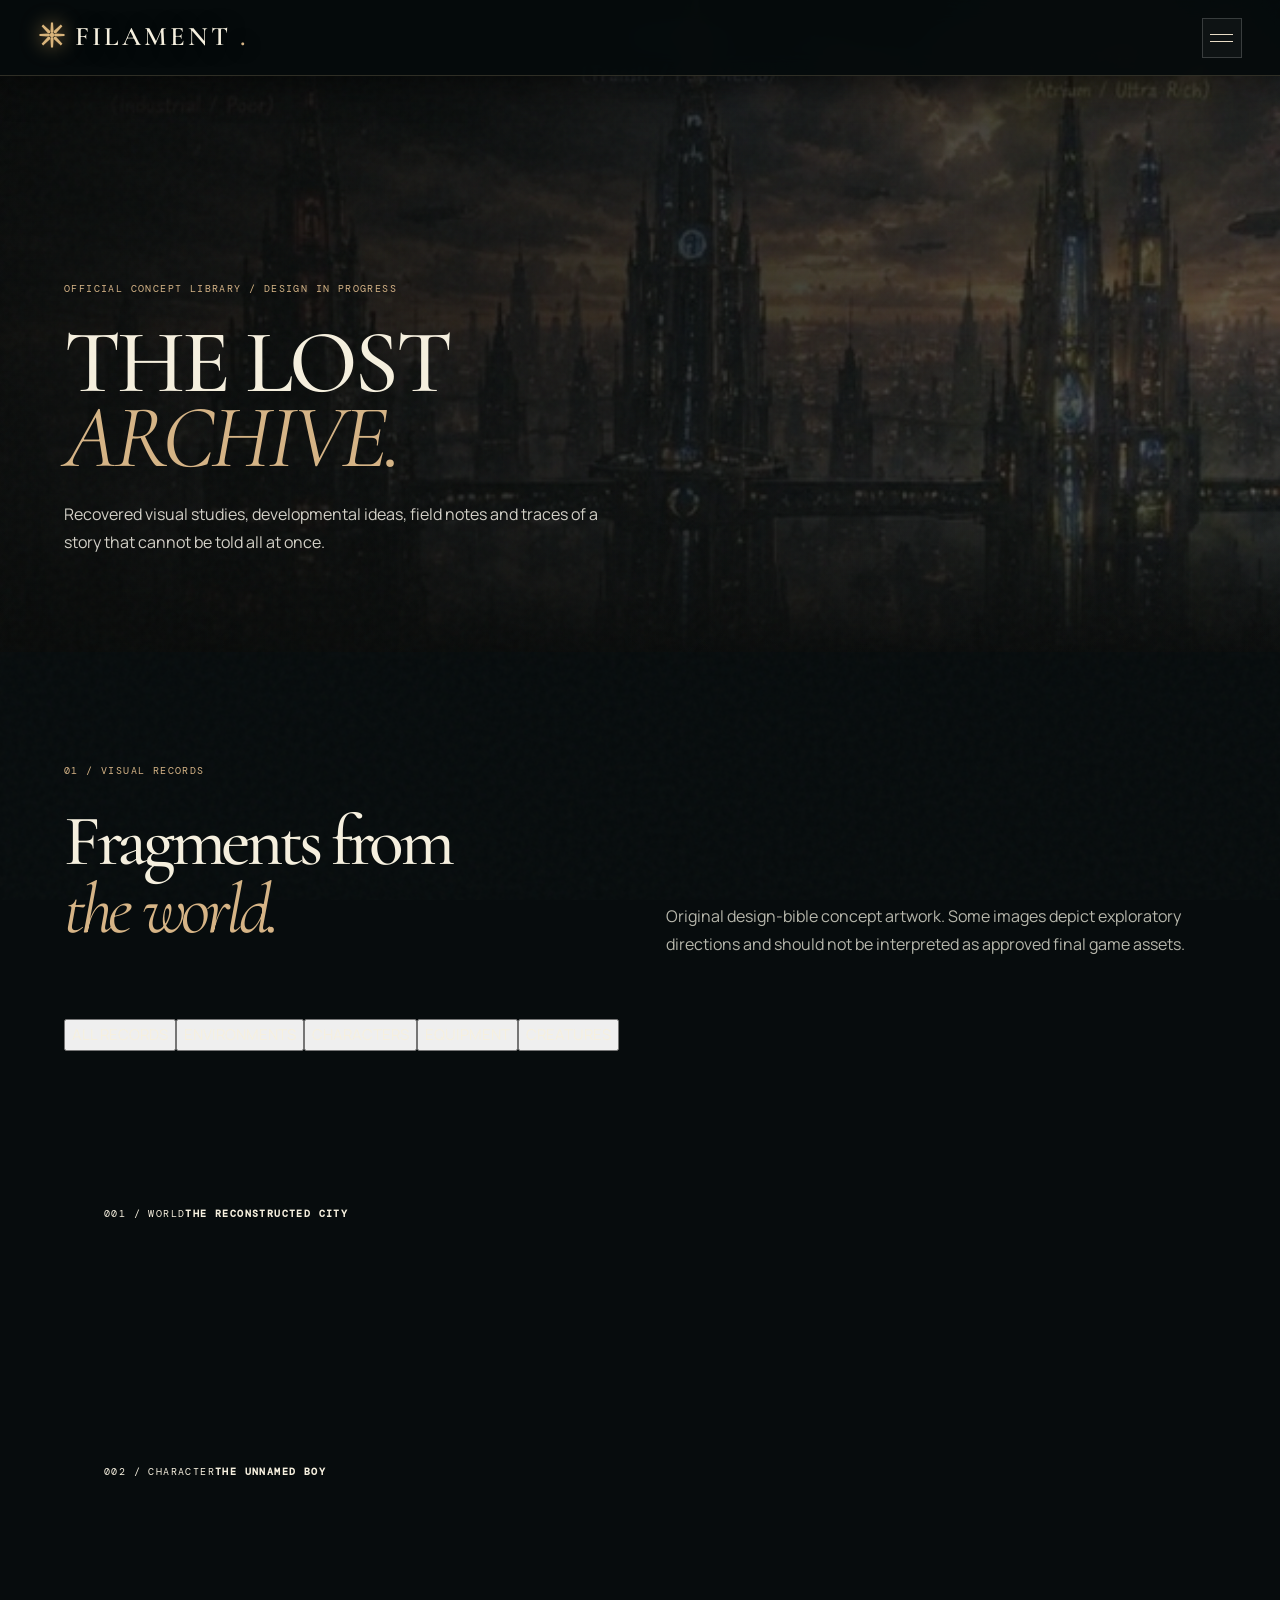
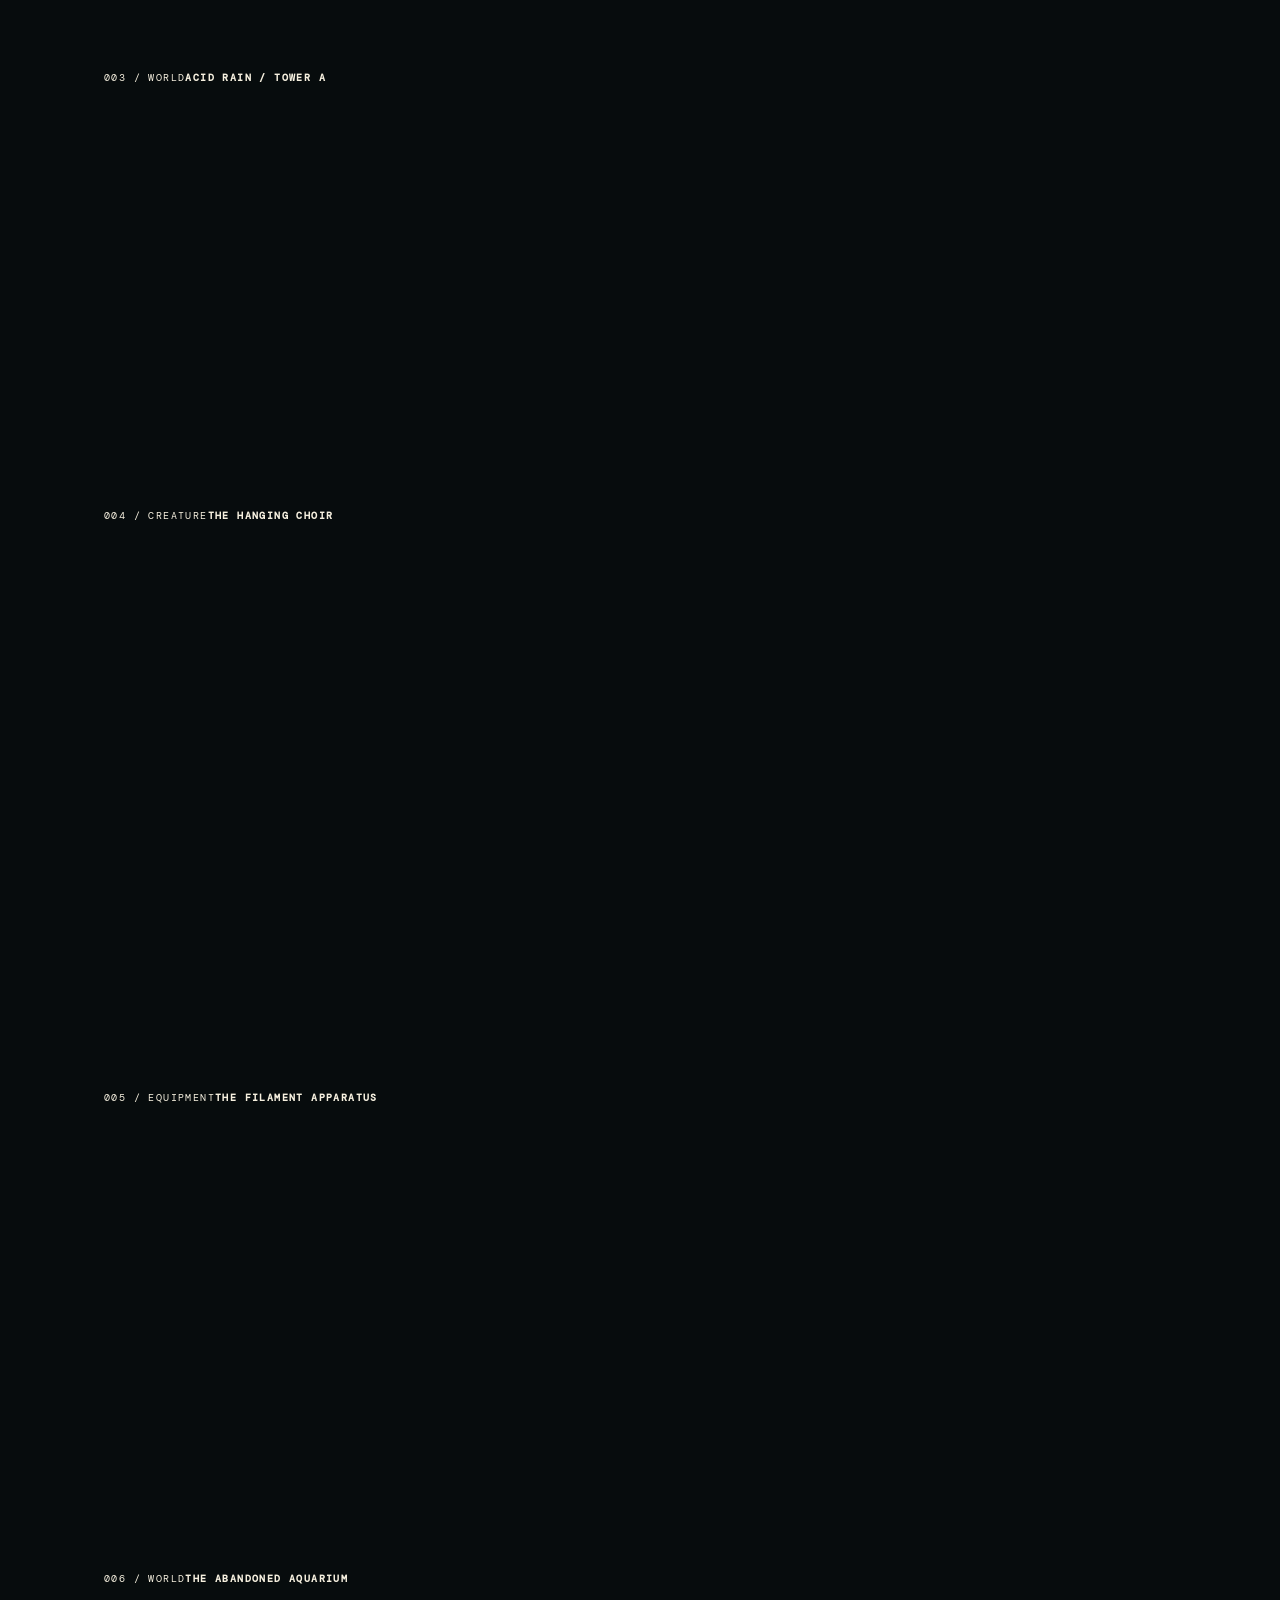
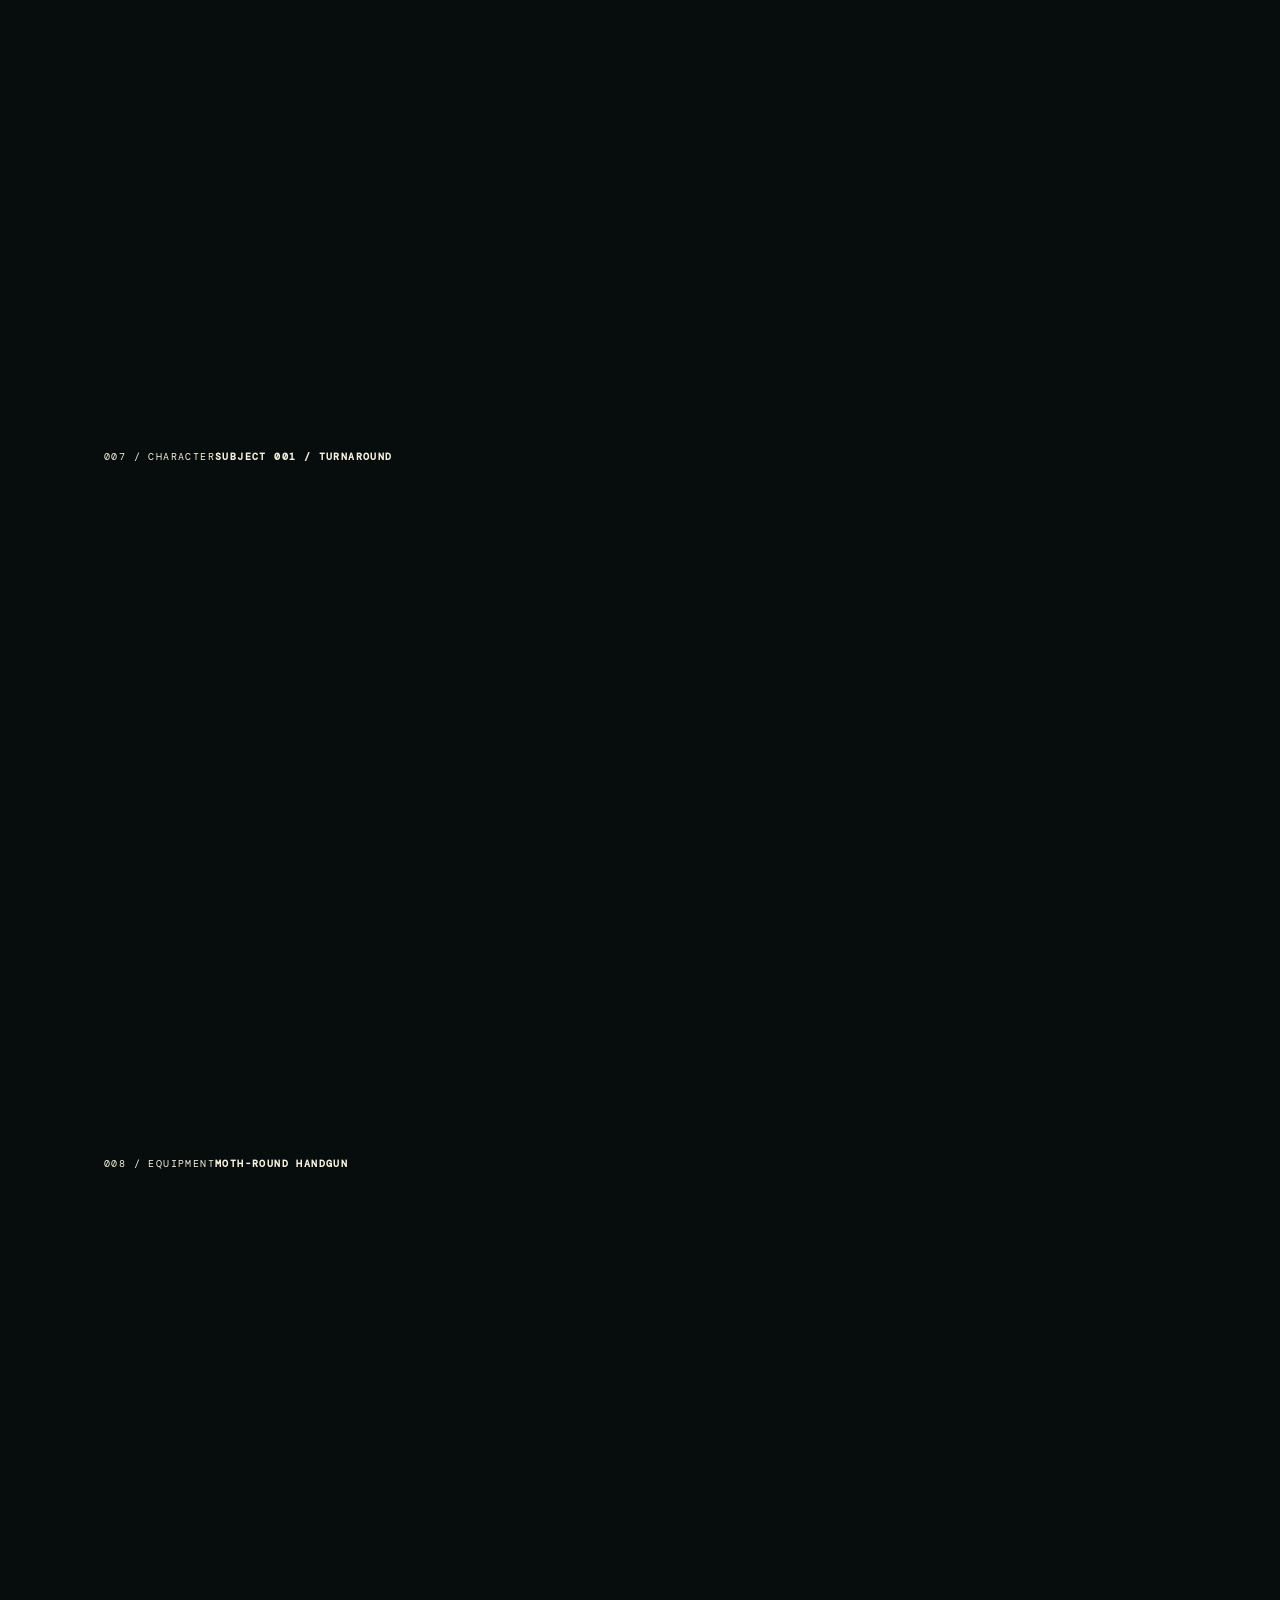
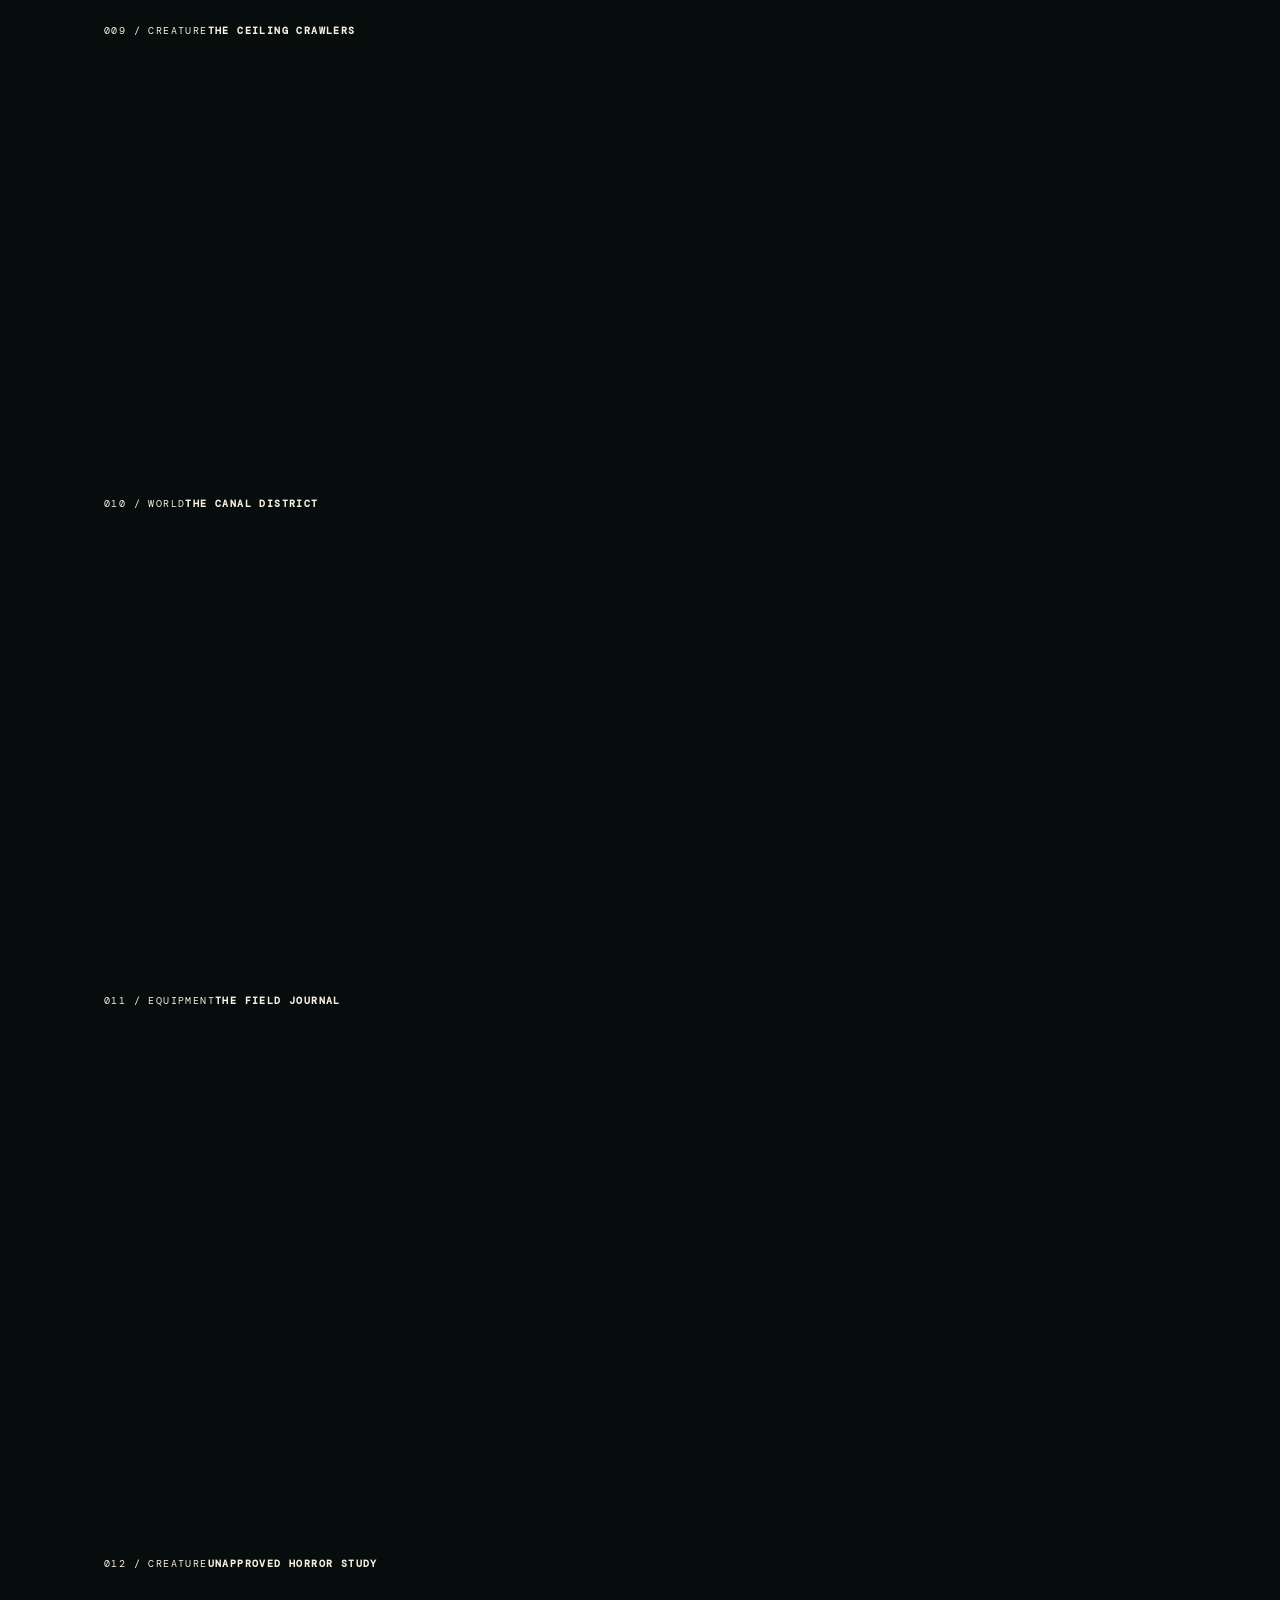
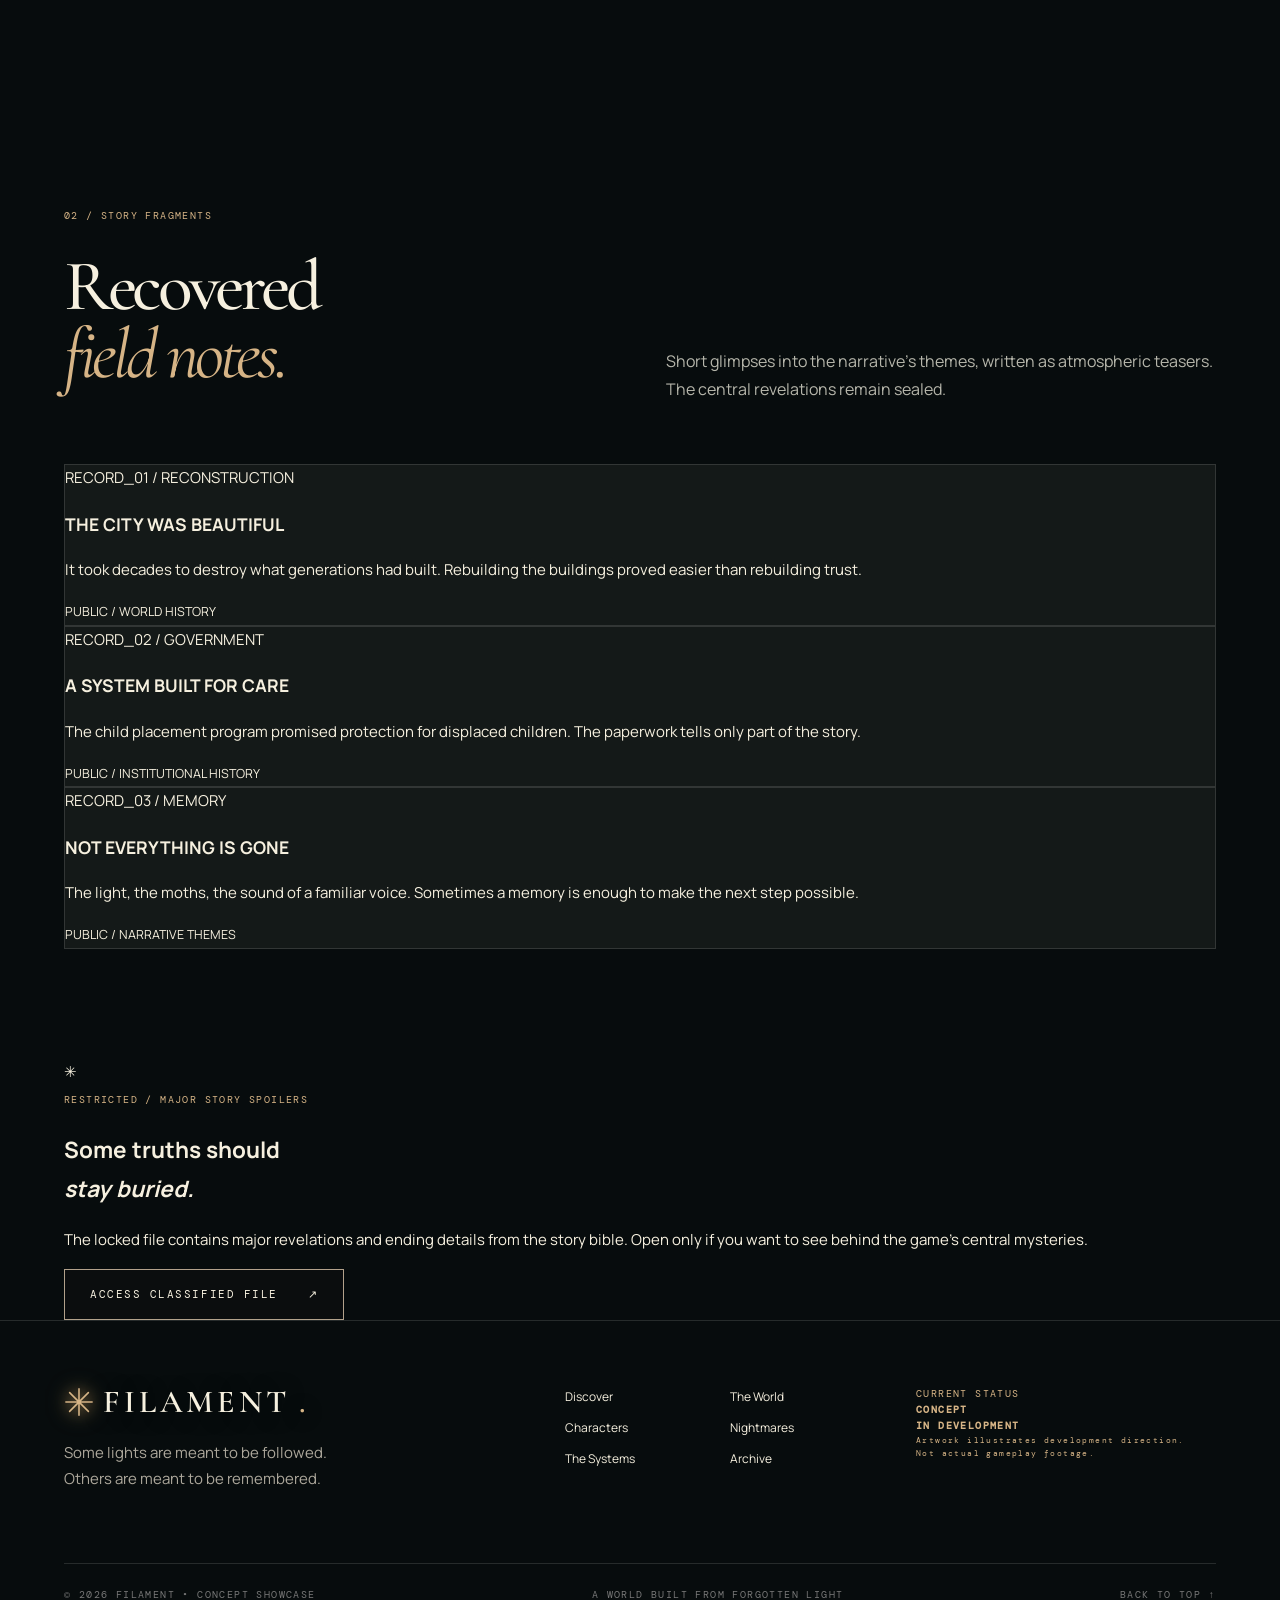
==== archive.html @ 3f926e10 "Repair mobile moth selector, character cards and footer; replace emoji-prone decorative glyphs with " ====
<!doctype html>
<html lang="en"><head><meta charset="utf-8"/><meta name="viewport" content="width=device-width,initial-scale=1"/>
<meta name="theme-color" content="#0b0e0e"/><meta name="description" content="Browse FILAMENT concept art, recovered story notes, visual exploration, and optional spoiler-protected game narrative material."/>
<meta property="og:title" content="The Archive | FILAMENT"/><meta property="og:description" content="Explore the atmospheric world, characters and survival systems of FILAMENT, a psychological horror game concept."/>
<title>The Archive | FILAMENT</title><link rel="icon" href="assets/favicon.svg" type="image/svg+xml"/>
<link rel="preconnect" href="https://fonts.googleapis.com"/><link rel="preconnect" href="https://fonts.gstatic.com" crossorigin/>
<link href="https://fonts.googleapis.com/css2?family=Cormorant+Garamond:wght@400;500;600;700&family=DM+Mono:wght@400;500&family=Manrope:wght@400;500;600;700;800&display=swap" rel="stylesheet"/>
<link rel="stylesheet" href="style.css"/>
<script src="script.js" defer></script><link rel="stylesheet" href="filament-immersive.css?v=4.1"/><link rel="stylesheet" href="filament-directors-cut.css?v=6"/><script src="filament-directors-cut.js?v=6" defer></script><link rel="stylesheet" href="filament-unified.css?v=7"><script src="filament-light.js?v=7" defer></script><link rel="stylesheet" href="filament-mobile-polish.css?v=9"></head>
<body class="page-archive"><div class="noise" aria-hidden="true"></div><div class="scroll-meter" id="scroll-meter"></div>
<header class="site-header"><a class="wordmark" href="index.html" aria-label="FILAMENT home"><span class="brand-mark" aria-hidden="true"><svg class="filament-logo-symbol" xmlns="http://www.w3.org/2000/svg" viewBox="0 0 32 32" width="28" height="28" focusable="false" aria-hidden="true"><g fill="#d9b47b"><path d="M14.8 1.7h2.4l.6 10.4-1.8 2.4-1.8-2.4zM14.8 30.3h2.4l.6-10.4-1.8-2.4-1.8 2.4zM1.7 14.8v2.4l10.4.6 2.4-1.8-2.4-1.8zM30.3 14.8v2.4l-10.4.6-2.4-1.8 2.4-1.8zM5.9 4.1 4.1 5.9l7 7.8 3 .4-.4-3zM26.1 27.9l1.8-1.8-7-7.8-3-.4.4 3zM26.1 4.1l1.8 1.8-7 7.8-3 .4.4-3zM5.9 27.9l-1.8-1.8 7-7.8 3-.4-.4 3z"/><circle cx="16" cy="16" r="2.5"/></g></svg></span> FILAMENT<span class="wordmark-dot">.</span></a>
<nav class="desktop-nav" aria-label="Main navigation"><a class="nav-link " href="index.html">Discover</a><a class="nav-link " href="world.html">The World</a><a class="nav-link " href="characters.html">Characters</a><a class="nav-link " href="creatures.html">Nightmares</a><a class="nav-link " href="systems.html">The Systems</a><a class="nav-link active" href="archive.html">Archive</a></nav><div class="header-actions"><span class="header-state"><i></i> IN DEVELOPMENT</span><button class="menu-trigger" id="menu-trigger" type="button" aria-label="Open navigation" aria-expanded="false"><span></span><span></span></button></div></header>
<nav class="mobile-nav" id="mobile-nav" aria-label="Mobile navigation"><a class="nav-link " href="index.html">Discover</a><a class="nav-link " href="world.html">The World</a><a class="nav-link " href="characters.html">Characters</a><a class="nav-link " href="creatures.html">Nightmares</a><a class="nav-link " href="systems.html">The Systems</a><a class="nav-link active" href="archive.html">Archive</a></nav>
<main id="main"><section class="inner-hero archive-hero"><div class="inner-hero-bg" style="background-image:url('assets/world-towerline.webp')"></div><div class="inner-hero-shade"></div><div class="container inner-hero-content"><span class="eyebrow gold">OFFICIAL CONCEPT LIBRARY / DESIGN IN PROGRESS</span><h1>THE LOST<br/><em>ARCHIVE.</em></h1><p>Recovered visual studies, developmental ideas, field notes and traces of a story that cannot be told all at once.</p></div></section>
<section class="section container"><div class="section-header reveal"><div><div class="section-kicker">01 / VISUAL RECORDS</div><h2 class="display-heading">Fragments from<br/><em>the world.</em></h2></div><p>Original design-bible concept artwork. Some images depict exploratory directions and should not be interpreted as approved final game assets.</p></div><div class="archive-controls reveal"><button class="filter-btn active" data-filter="all">ALL RECORDS</button><button class="filter-btn" data-filter="world">ENVIRONMENTS</button><button class="filter-btn" data-filter="characters">CHARACTERS</button><button class="filter-btn" data-filter="systems">EQUIPMENT</button><button class="filter-btn" data-filter="creatures">CREATURES</button></div><div class="archive-grid" id="archive-grid">
<figure class="archive-item reveal" data-category="world"><img src="assets/world-city.webp" alt="Postwar city panorama" loading="lazy" data-zoom="Postwar metropolis / city concept"/><figcaption><span>001 / WORLD</span><strong>THE RECONSTRUCTED CITY</strong></figcaption></figure>
<figure class="archive-item reveal" data-category="characters"><img src="assets/char-portrait.webp" alt="Main character concept portrait" loading="lazy" data-zoom="Main protagonist / character study"/><figcaption><span>002 / CHARACTER</span><strong>THE UNNAMED BOY</strong></figcaption></figure>
<figure class="archive-item reveal" data-category="world"><img src="assets/world-furnace.webp" alt="Tower A concept" loading="lazy" data-zoom="Tower A / industrial district"/><figcaption><span>003 / WORLD</span><strong>ACID RAIN / TOWER A</strong></figcaption></figure>
<figure class="archive-item reveal" data-category="creatures"><img src="assets/creature-choir.webp" alt="Hanging Choir concept" loading="lazy" data-zoom="The Hanging Choir / approved enemy family"/><figcaption><span>004 / CREATURE</span><strong>THE HANGING CHOIR</strong></figcaption></figure>
<figure class="archive-item reveal" data-category="systems"><img src="assets/gear-filament.webp" alt="Light apparatus equipment concepts" loading="lazy" data-zoom="Hand implant, bulb and crank / equipment study"/><figcaption><span>005 / EQUIPMENT</span><strong>THE FILAMENT APPARATUS</strong></figcaption></figure>
<figure class="archive-item reveal" data-category="world"><img src="assets/world-aquarium.webp" alt="Abandoned aquarium concept" loading="lazy" data-zoom="Abandoned aquarium / environmental concept"/><figcaption><span>006 / WORLD</span><strong>THE ABANDONED AQUARIUM</strong></figcaption></figure>
<figure class="archive-item reveal" data-category="characters"><img src="assets/char-turnaround.webp" alt="Character turnaround concept" loading="lazy" data-zoom="Protagonist / 3D-style turnaround concept"/><figcaption><span>007 / CHARACTER</span><strong>SUBJECT 001 / TURNAROUND</strong></figcaption></figure>
<figure class="archive-item reveal" data-category="systems"><img src="assets/gun-pistol.webp" alt="Concept handgun" loading="lazy" data-zoom="Handgun concept / provisional weapon design"/><figcaption><span>008 / EQUIPMENT</span><strong>MOTH-ROUND HANDGUN</strong></figcaption></figure>
<figure class="archive-item reveal" data-category="creatures"><img src="assets/creature-tailor.webp" alt="Ceiling Crawler enemies concept" loading="lazy" data-zoom="The Tailors / ceiling crawler concept"/><figcaption><span>009 / CREATURE</span><strong>THE CEILING CRAWLERS</strong></figcaption></figure>
<figure class="archive-item reveal" data-category="world"><img src="assets/world-canals.webp" alt="Canal region concept" loading="lazy" data-zoom="Canal district / atmospheric concept"/><figcaption><span>010 / WORLD</span><strong>THE CANAL DISTRICT</strong></figcaption></figure>
<figure class="archive-item reveal" data-category="systems"><img src="assets/gear-journal.webp" alt="Journal inventory concept" loading="lazy" data-zoom="Journal / diegetic inventory concept"/><figcaption><span>011 / EQUIPMENT</span><strong>THE FIELD JOURNAL</strong></figcaption></figure>
<figure class="archive-item reveal" data-category="creatures"><img src="assets/creature-spectral.webp" alt="Experimental creature artwork" loading="lazy" data-zoom="Exploratory enemy concept / not canon"/><figcaption><span>012 / CREATURE</span><strong>UNAPPROVED HORROR STUDY</strong></figcaption></figure>
</div></section>
<section class="section recovered-section"><div class="container"><div class="section-header reveal"><div><div class="section-kicker">02 / STORY FRAGMENTS</div><h2 class="display-heading">Recovered<br/><em>field notes.</em></h2></div><p>Short glimpses into the narrative's themes, written as atmospheric teasers. The central revelations remain sealed.</p></div><div class="log-grid"><article class="log-card reveal"><span>RECORD_01 / RECONSTRUCTION</span><h3>THE CITY WAS BEAUTIFUL</h3><p>It took decades to destroy what generations had built. Rebuilding the buildings proved easier than rebuilding trust.</p><small>PUBLIC / WORLD HISTORY</small></article><article class="log-card reveal"><span>RECORD_02 / GOVERNMENT</span><h3>A SYSTEM BUILT FOR CARE</h3><p>The child placement program promised protection for displaced children. The paperwork tells only part of the story.</p><small>PUBLIC / INSTITUTIONAL HISTORY</small></article><article class="log-card reveal"><span>RECORD_03 / MEMORY</span><h3>NOT EVERYTHING IS GONE</h3><p>The light, the moths, the sound of a familiar voice. Sometimes a memory is enough to make the next step possible.</p><small>PUBLIC / NARRATIVE THEMES</small></article></div></div></section>
<section class="classified-section"><div class="container classified-inner reveal"><div class="seal">✳</div><div><span class="eyebrow gold">RESTRICTED / MAJOR STORY SPOILERS</span><h2>Some truths should<br/><em>stay buried.</em></h2><p>The locked file contains major revelations and ending details from the story bible. Open only if you want to see behind the game's central mysteries.</p></div><a class="btn btn-outline" href="classified.html" id="open-classified">ACCESS CLASSIFIED FILE <span>↗</span></a></div></section></main>
<footer class="footer"><div class="footer-top"><div><a class="wordmark footer-wordmark" href="index.html"><span class="brand-mark" aria-hidden="true"><svg xmlns="http://www.w3.org/2000/svg" viewBox="0 0 32 32" aria-hidden="true" focusable="false"><g stroke="currentColor" fill="none" stroke-width="1.7" stroke-linecap="round"><path d="M16 2v28M2 16h28M6 6l20 20M26 6 6 26"/></g><circle cx="16" cy="16" r="2.1" fill="currentColor"/></svg></span> FILAMENT<span class="wordmark-dot">.</span></a><p>Some lights are meant to be followed.<br/>Others are meant to be remembered.</p></div><div class="footer-links"><a href="index.html">Discover</a><a href="world.html">The World</a><a href="characters.html">Characters</a><a href="creatures.html">Nightmares</a><a href="systems.html">The Systems</a><a href="archive.html">Archive</a></div><div class="footer-stamp"><span class="eyebrow">CURRENT STATUS</span><strong>CONCEPT<br/>IN DEVELOPMENT</strong><small>Artwork illustrates development direction.<br/>Not actual gameplay footage.</small></div></div><div class="footer-bottom"><span>© 2026 FILAMENT • CONCEPT SHOWCASE</span><span>A WORLD BUILT FROM FORGOTTEN LIGHT</span><a href="#main">BACK TO TOP ↑</a></div></footer>
<div class="lightbox" id="lightbox" hidden role="dialog" aria-modal="true" aria-label="Concept artwork viewer"><button class="lightbox-close" data-lightbox-close aria-label="Close artwork">×</button><img id="lightbox-image" alt="Selected FILAMENT concept art"/><div id="lightbox-caption"></div></div>
</body></html>
---- style.css ----
:root{--bg:#0b0d0d;--panel:#161a19;--ink:#ebe9df;--muted:#ada89c;--gold:#d9b47b;--line:#ffffff20}*{box-sizing:border-box}html{scroll-behavior:smooth}body{margin:0;background:var(--bg);color:var(--ink);font:15px/1.75 Manrope,Arial,sans-serif}a{color:inherit;text-decoration:none}button,input{font:inherit}button{cursor:pointer;color:inherit}img{display:block;max-width:100%;object-fit:cover}main{overflow:hidden}.container{width:min(1240px,90%);margin:auto}.site-header{height:84px;position:sticky;top:0;z-index:60;background:#0c0e0de8;backdrop-filter:blur(22px);border-bottom:1px solid var(--line);display:flex;align-items:center;justify-content:space-between;padding:0 5%}.wordmark{font:600 29px/1 'Cormorant Garamond',Georgia,serif;letter-spacing:.12em}.brand-mark,.wordmark-dot,.gold,.period{color:var(--gold)}.desktop-nav,.header-actions,.hero-ctas,.hero-bottom,.hero-topline,.section-header,.design-tags,.hero-specs,.hero-coordinate,.tower-selector,.footer-bottom{display:flex;align-items:center;gap:25px}.nav-link{color:#b4b2a9;font-size:11px;letter-spacing:.08em;text-transform:uppercase}.nav-link:hover,.nav-link.active,.text-link:hover{color:var(--gold)}.header-state,.eyebrow,.section-kicker,.section-index,.design-tags,.hero-specs,.hero-coordinate,.scroll-cue,.section-index,.btn,.text-link,.design-note,.tile-n,.tile-label small,.tile-label span,.vertical-label,.encounter-art-note,.character-facts small,.tower-tab,.tower-metrics small,.tower-disclaimer,figcaption,.footer-stamp,.footer-bottom{font-family:'DM Mono',monospace;font-size:10px;letter-spacing:.14em}.header-state{color:#b4ae9f}.header-state i,.pulse-dot{display:inline-block;width:6px;height:6px;background:var(--gold);border-radius:50%;margin-right:7px;box-shadow:0 0 15px var(--gold)}.menu-trigger{display:none;background:none;border:0}.mobile-nav{display:none}.section{padding:110px 0}.hero-main{min-height:calc(100vh - 84px);position:relative;display:flex;align-items:center;background:radial-gradient(ellipse at 75% 37%,#68574455,transparent 51%),linear-gradient(120deg,#080a0a 5%,#172022 100%)}.hero-scene,.inner-hero-bg{position:absolute;inset:0;background-size:cover;background-position:center;opacity:.5}.hero-scene{background-image:linear-gradient(90deg,#0b0d0d 2%,transparent 95%),url('https://images.unsplash.com/photo-1519608487953-e999c86e7455?auto=format&fit=crop&w=1800&q=80')}.hero-vignette,.inner-hero-shade{position:absolute;inset:0;background:linear-gradient(90deg,#090b0af0 0%,#090b0a99 54%,#090b0a55 100%),linear-gradient(0deg,#0b0d0d,transparent 25%)}.hero-content{position:relative;z-index:2;padding:70px 0}.hero-topline{justify-content:space-between;color:#d7ccba}.hero-title-box{max-width:820px;margin:11vh 0}.hero-main h1,.inner-hero h1{font-family:'Cormorant Garamond',Georgia,serif;line-height:.84;font-weight:500;font-size:clamp(62px,8vw,132px);letter-spacing:-.04em;margin:22px 0 28px}.hero-main h1 em,.inner-hero h1 em,.display-heading em{color:var(--gold);font-weight:400}.hero-desc,.inner-hero-content>p{max-width:540px;color:#d3d0c7;font-size:16px}.btn{display:inline-flex;justify-content:center;align-items:center;gap:30px;padding:15px 25px;border:1px solid #b2a18b;text-transform:uppercase;font-size:11px;white-space:nowrap;transition:.3s}.btn:hover{transform:translateY(-3px)}.btn-gold{background:var(--gold);color:#101211;border-color:var(--gold);font-weight:800}.btn-outline{background:#1117}.hero-bottom{justify-content:space-between;flex-wrap:wrap}.bulb-toggle{background:#1f241eae;border:1px solid #d9b47b55;border-radius:40px;padding:9px 18px;font-family:'DM Mono',monospace;font-size:11px;display:flex;align-items:center;gap:10px}.bulb-toggle-icon{color:var(--gold)}.light-off .hero-glow{display:none}.light-off .hero-scene{filter:brightness(.25)}.switch{width:30px;height:15px;background:#a27c44;border-radius:15px;padding:2px}.switch i{display:block;width:11px;height:11px;border-radius:50%;background:white;transform:translateX(14px)}.light-off .switch i{transform:none}.hero-side-text{position:absolute;right:20px;top:55%;writing-mode:vertical-rl;font-family:monospace;font-size:10px;letter-spacing:.2em;opacity:.5}.ticker{background:#d4b27f;color:#1a1b1a;overflow:hidden;white-space:nowrap}.ticker-track{display:flex;justify-content:space-around;gap:30px;padding:10px;min-width:1100px;font:12px 'DM Mono',monospace;letter-spacing:.2em}.section-kicker{color:var(--gold);margin-bottom:28px}.display-heading{font:500 clamp(49px,5.6vw,88px)/.95 'Cormorant Garamond',Georgia,serif;margin:0 0 30px;letter-spacing:-.035em}.intro-layout,.split-feature,.encounter-grid,.image-story,.tower-detail{display:grid;grid-template-columns:1.1fr 1fr;gap:7%;align-items:center}.intro-aside,.section-header>p,.encounter-copy>p,.image-story-text>p,.muted-p,.large-p{max-width:550px;color:#b6b6ab;font-size:16px}.quote-bar{display:flex;gap:28px;align-items:center;margin-top:70px;padding:30px 0;border-top:1px solid var(--line);border-bottom:1px solid var(--line)}.quote-bar>span{font:70px Georgia,serif;color:var(--gold)}.quote-bar p{font:italic 28px 'Cormorant Garamond',serif}.quote-bar small{font-size:10px;color:var(--gold)}.section-header{align-items:end;justify-content:space-between;margin-bottom:45px}.world-preview{background:#101313}.world-preview-grid{display:grid;grid-template-columns:repeat(3,1fr);gap:16px}.feature-tile{min-height:430px;position:relative;overflow:hidden;background:linear-gradient(155deg,#283330,#44382d 55%,#0e161a);border:1px solid var(--line)}.feature-tile img{width:100%;height:100%;position:absolute;inset:0;transition:.6s}.feature-tile:hover img{transform:scale(1.055)}.feature-tile:after{content:"";position:absolute;inset:0;background:linear-gradient(0deg,#040505df,transparent 75%)}.tile-label,.tile-n{position:absolute;z-index:2;left:25px}.tile-n{top:22px}.tile-label{bottom:25px;display:flex;flex-direction:column;gap:7px}.tile-label strong{font:35px 'Cormorant Garamond',serif}.tile-label span{color:var(--gold)}.encounter-art{min-height:600px;background:#1b1c1a;position:relative}.encounter-art img{height:600px;width:100%;object-fit:cover;object-position:top}.vertical-label{position:absolute;top:30px;left:30px;z-index:2}.encounter-art-note{position:absolute;bottom:15px;left:15px;background:#080909b0;padding:10px}.character-facts,.tower-metrics{display:flex;gap:25px;flex-wrap:wrap;margin:30px 0}.character-facts div,.tower-metrics div{padding:0 20px 0 0;border-right:1px solid var(--line);display:flex;flex-direction:column}.character-facts small,.tower-metrics small{color:var(--gold)}.character-facts b{font-size:12px}.inner-hero{min-height:68vh;position:relative;display:flex;align-items:end;background:#171c1a}.inner-hero-bg{opacity:.5}.inner-hero-content{position:relative;z-index:2;padding:120px 0 80px}.inner-hero h1{font-size:clamp(62px,7vw,112px);margin:25px 0}.hero-specs{flex-wrap:wrap;margin-top:38px;color:var(--gold)}.feature-photo img{width:100%;min-height:480px;max-height:650px;object-fit:cover}.feature-photo figcaption{margin-top:14px;color:#a7a393}.design-tags{flex-wrap:wrap;margin-top:30px}.design-tags span{border:1px solid var(--line);padding:10px}.tower-section{background:#131715}.tower-selector{gap:0;flex-wrap:wrap}.tower-tab{border:1px solid var(--line);background:#1a201d;padding:18px 26px;flex:1;min-width:180px}.tower-tab span{display:block;color:var(--gold)}.tower-tab.selected{background:var(--gold);color:#111}.tower-tab.selected span{color:#35241c}.tower-detail{background:#0d1010;gap:0}.tower-detail-art img{height:450px;width:100%;object-fit:cover}.tower-detail-art{position:relative}.tower-detail-art>span{position:absolute;bottom:12px;left:20px;background:#070909ac;padding:10px;font:10px monospace}.tower-detail-text{padding:7%}.tower-detail-text h3{font:52px 'Cormorant Garamond',serif;margin:10px 0}.tower-detail-text p{color:var(--muted)}.image-story>img{width:100%;height:480px;object-fit:cover}.story-banner{padding:65px 0;background:#26231e}.story-banner h2{font:50px 'Cormorant Garamond',serif}.text-link{color:var(--gold);display:inline-flex;margin-top:15px}.footer{border-top:1px solid var(--line);padding:65px 5% 20px}.footer-top{display:flex;justify-content:space-between;gap:40px;flex-wrap:wrap}.footer-top p{color:var(--muted)}.footer-links{display:grid;grid-template-columns:repeat(2,auto);gap:5px 32px;font-size:12px}.footer-stamp{color:var(--gold)}.footer-stamp strong,.footer-stamp small{display:block}.footer-bottom{justify-content:space-between;border-top:1px solid var(--line);padding:22px 0;margin-top:55px;color:#777;flex-wrap:wrap}.scroll-meter{height:2px;background:var(--gold);position:fixed;top:0;left:0;z-index:90;width:0}.reveal{opacity:1;transform:none}.noise{position:fixed;inset:0;pointer-events:none;opacity:.03;background-image:url('data:image/svg+xml,%3Csvg viewBox=%220 0 160 160%22 xmlns=%22http://www.w3.org/2000/svg%22%3E%3Cfilter id=%22n%22%3E%3CfeTurbulence type=%22fractalNoise%22 baseFrequency=%22.8%22 numOctaves=%223%22/%3E%3C/filter%3E%3Crect width=%22100%25%22 height=%22100%25%22 filter=%22url(%23n)%22/%3E%3C/svg%3E');z-index:100}.page-home .hero-glow{position:absolute;right:20%;top:15%;width:300px;height:300px;background:#d5a45b44;filter:blur(150px)}.gallery-grid,.character-grid,.creature-grid,.system-grid{display:grid;grid-template-columns:repeat(auto-fit,minmax(260px,1fr));gap:24px}article,.card,.panel{border:1px solid var(--line);background:#141918}.section img{border-radius:2px}button:hover,.nav-link:hover{transition:.2s;color:var(--gold)}[data-zoom]{cursor:zoom-in}dialog{border:1px solid var(--gold);background:#0c1010;color:white;max-width:90vw;max-height:90vh}dialog img{max-height:80vh;object-fit:contain}@media(max-width:950px){.desktop-nav,.header-state{display:none}.menu-trigger{display:flex;flex-direction:column;gap:6px}.menu-trigger span{display:block;width:24px;height:2px;background:var(--gold)}.mobile-nav{display:none;position:fixed;top:84px;left:0;right:0;background:#111714;z-index:58;padding:25px;flex-direction:column;gap:15px;border-bottom:1px solid var(--line)}.mobile-nav.open{display:flex}.hero-topline .section-index,.hero-side-text{display:none}.world-preview-grid{grid-template-columns:1fr 1fr}.intro-layout,.encounter-grid,.split-feature,.image-story,.tower-detail{grid-template-columns:1fr}.section{padding:75px 0}.section-header{display:block}.encounter-art{min-height:0}.encounter-art img{height:550px}.hero-main h1{font-size:clamp(58px,11vw,100px)}}@media(max-width:600px){.site-header{height:70px}.mobile-nav{top:70px}.hero-main{min-height:730px}.hero-content{padding:35px 0}.hero-title-box{margin:80px 0 50px}.hero-main h1{font-size:clamp(53px,13vw,75px)}.hero-bottom,.hero-ctas{align-items:flex-start;gap:12px}.hero-ctas .btn{padding:12px}.world-preview-grid{grid-template-columns:1fr}.feature-tile{min-height:350px}.display-heading{font-size:54px}.inner-hero{min-height:520px}.inner-hero h1{font-size:62px}.inner-hero-content{padding:90px 0 50px}.hero-specs{gap:10px}.footer-top{display:block}.footer-links{margin:30px 0}.quote-bar{display:block}.section-header>p{font-size:14px}}
---- filament-immersive.css ----
/* FILAMENT // IMMERSIVE EDITION — 2026 */
:root{--signal:#d3e89c;--signal-glow:rgba(167,214,103,.38);--gold:#d6b486;--cream:#f6f0df}
html{scroll-behavior:smooth}
body{background:#070c0d;color:var(--cream)}
.site-header{position:fixed;z-index:110;height:82px;background:rgba(5,10,12,.83);backdrop-filter:blur(24px);-webkit-backdrop-filter:blur(24px);border-color:#e3c99a27;transition:height .4s,background .4s}
.site-header.condensed{height:68px;background:rgba(4,8,9,.94)}
.wordmark{text-shadow:0 2px 20px #0009;letter-spacing:.18em}
.brand-mark{filter:drop-shadow(0 0 10px #edb968a8)}
.nav-link{transition:color .3s,text-shadow .3s}
.nav-link:hover{color:#ffdfad;text-shadow:0 0 22px #e8b76b88}
.mobile-nav{position:fixed;top:82px}
.site-header.condensed~.mobile-nav{top:68px}
.hero-main{min-height:730px;height:100svh;max-height:none;overflow:hidden;background:radial-gradient(ellipse at 73% 35%,#284037 0%,#070d0d 77%);isolation:isolate}
.hero-main .hero-scene{z-index:-3;filter:saturate(.73) brightness(.7) contrast(1.18);transform:scale(1.09);transition:filter .8s}
.hero-main .hero-glow{z-index:-2;background:radial-gradient(ellipse at 70% 35%,#ffe0a840,transparent 49%);mix-blend-mode:screen}
.hero-main .hero-vignette{z-index:1;background:linear-gradient(90deg,#030808ed 0%,#030808b0 40%,transparent 90%),linear-gradient(0deg,#050b0b,transparent 41%,#0008)}
.hero-main .hero-content{z-index:8;pointer-events:none}
.hero-main .hero-content a,.hero-main .hero-content button{pointer-events:auto}
.hero-main h1{font-size:clamp(70px,9.7vw,170px);letter-spacing:-.068em;line-height:.79;text-shadow:0 13px 60px #000c}
.hero-main h1 em{background:linear-gradient(115deg,#ffebbe 0%,#c89a60 45%,#fff2d9 95%);-webkit-background-clip:text;background-clip:text;color:transparent}
.hero-main .hero-desc{color:#ecebe1;max-width:490px;text-shadow:0 3px 18px #000}
.hero-main .hero-topline .eyebrow{color:#edddc3}
.hero-main .hero-bottom{border-top-color:#ebd1ac4b}
.filament-depth{position:absolute;inset:-7%;z-index:-2;pointer-events:none;background:radial-gradient(ellipse at 70% 30%,#93af5940,transparent 30%),linear-gradient(0deg,#09181277,transparent 50%);filter:blur(30px);animation:filamentBreath 9s ease-in-out infinite alternate}
@keyframes filamentBreath{to{transform:translate3d(0,2%,0) scale(1.12)}}
.filament-storm{position:absolute;inset:0;pointer-events:none;overflow:hidden;z-index:3}
.filament-storm canvas{width:100%;height:100%;position:absolute;inset:0;display:block}
.filament-lightning{position:absolute;inset:0;pointer-events:none;z-index:4;opacity:0;background:radial-gradient(ellipse at 71% 35%,#d7ffa877,transparent 60%);mix-blend-mode:screen}
.filament-lightning.flash{animation:filamentFlash .58s linear}
@keyframes filamentFlash{0%,12%,22%,100%{opacity:0}14%{opacity:.66}24%{opacity:.9}32%{opacity:.07}}
.filament-weather{position:absolute;right:5.5vw;top:25%;width:208px;z-index:12;padding:19px;border:1px solid #c1d9b04c;background:#071411c2;backdrop-filter:blur(19px);-webkit-backdrop-filter:blur(19px);box-shadow:0 30px 80px #0008,inset 0 1px #ffffff12}
.filament-weather small{font:9px/1.7 var(--font-mono);letter-spacing:.15em;color:#c1cdb6;display:block}
.filament-weather strong{font:500 29px/.9 var(--font-display);color:#e6f3c8;display:block;margin:15px 0}
.filament-weather .weather-status{font:9px/1.9 var(--font-mono);letter-spacing:.06em;color:#b7c8b2}
.filament-weather .weather-control{display:flex;gap:5px;margin-top:15px}
.filament-weather button{flex:1;min-width:0;padding:10px 3px;color:#c9d6c5;font:8px var(--font-mono);border:1px solid #deefcc44;background:#ffffff08;cursor:pointer}
.filament-weather button[aria-pressed=true]{background:#d3e7a5;border-color:#d3e7a5;color:#172213}
.filament-weather .weather-bar{display:block;height:22px;margin-top:10px;background:repeating-linear-gradient(90deg,transparent 0 4px,#d4efc744 5px 6px,transparent 7px 11px);mask-image:linear-gradient(90deg,transparent,#000,transparent)}
.filament-caption{position:absolute;right:35px;bottom:35px;color:#d7e7c3bd;font:9px var(--font-mono);letter-spacing:.17em;z-index:7;pointer-events:none}
.filament-caption b{color:#c9eb91}
.filament-artfix{object-fit:cover}
.filament-film-strip{height:16px;opacity:.7;background:repeating-linear-gradient(90deg,#0e1313 0 16px,#c7b18440 17px 18px,#0e1313 19px 34px)}
.filament-cinema{position:relative;min-height:750px;background:radial-gradient(ellipse at 60% 33%,#364c2d,#0a150d 73%);display:flex;align-items:end;isolation:isolate;overflow:hidden}
.filament-cinema .filament-cinema-bg{position:absolute;inset:-2%;z-index:-2;background:linear-gradient(90deg,#030b08c9,transparent 85%),url('assets/world-furnace.webp') center/cover;filter:brightness(.75) saturate(.85);transform:scale(1.04)}
.filament-cinema .filament-cinema-shade{position:absolute;inset:0;z-index:2;background:linear-gradient(90deg,#030c08ed 0%,#041108b5 46%,#07150a09 95%),linear-gradient(0deg,#041208f0 0%,transparent 45%);pointer-events:none}
.filament-cinema .filament-storm{z-index:1}
.filament-cinema .cinematic-copy{position:relative;z-index:7;width:min(1390px,calc(100% - 112px));margin:0 auto;padding:110px 0;pointer-events:none}
.filament-cinema .cinematic-copy a{pointer-events:auto}
.filament-cinema .cinematic-tag{font:10px var(--font-mono);letter-spacing:.23em;color:#d3eca2}
.filament-cinema h2{font:500 clamp(110px,13vw,190px)/.72 var(--font-display);letter-spacing:-.075em;margin:42px 0 46px;text-shadow:0 12px 45px #0009}
.filament-cinema h2 em{font-weight:400;color:#cdeba0}
.filament-cinema p{max-width:470px;color:#e7f1dfd9;font-size:17px;line-height:2;margin-bottom:30px}
.filament-cinema .design-note{margin-top:31px;color:#c1c9b7}
.filament-cinema .btn-outline{border-color:#d2eac299;backdrop-filter:blur(8px)}
.filament-diorama{background:radial-gradient(ellipse at 50% 36%,#1f342b,#070d0c 75%);padding:120px 0 70px;position:relative;overflow:hidden}
.diorama-container{width:min(1390px,calc(100% - 112px));margin:0 auto;position:relative;z-index:3}
.filament-diorama h2{font:500 clamp(77px,8vw,140px)/.87 var(--font-display);letter-spacing:-.06em;margin:23px 0}
.filament-diorama h2 em{color:#d8bd8c}
.filament-diorama p{color:#c8d3ca;max-width:490px;line-height:2}
.diorama-scene{height:500px;perspective:1100px;position:relative;isolation:isolate;overflow:hidden;margin:0 -12vw 0;mask-image:linear-gradient(0deg,transparent 0,#000 15%,#000 92%,transparent)}
.diorama-world{position:absolute;inset:0;transform-style:preserve-3d;transform:rotateX(10deg);will-change:transform}
.diorama-world:before{content:'';position:absolute;inset:15%;background:radial-gradient(ellipse at 65% 34%,#bbca7c40,transparent 48%);filter:blur(20px);transform:translateZ(-180px)}
.diorama-sil{position:absolute;left:-12%;bottom:-5%;width:124%;height:75%;clip-path:polygon(0 100%,0 60%,5% 60%,5% 35%,9% 35%,9% 69%,12% 69%,12% 39%,15% 39%,15% 58%,21% 58%,21% 13%,23% 13%,23% 4%,25% 13%,25% 49%,31% 49%,31% 34%,34% 34%,34% 61%,38% 61%,38% 27%,42% 27%,42% 62%,47% 62%,47% 21%,49% 21%,49% 5%,51% 21%,51% 44%,57% 44%,57% 62%,61% 62%,61% 29%,65% 29%,65% 47%,69% 47%,69% 12%,71% 12%,71% 0,73% 12%,73% 43%,78% 43%,78% 69%,83% 69%,83% 36%,89% 36%,89% 67%,93% 67%,93% 41%,100% 41%,100% 100%);background:#0e201b;filter:drop-shadow(0 0 24px #d9e9c233)}
.diorama-sil.far{transform:translateZ(-160px) scale(1.3);background:#63857a;opacity:.21;bottom:12%}
.diorama-sil.mid{transform:translateZ(15px) scale(1.12);background:#1d3e34;opacity:.65}
.diorama-sil.near{transform:translateZ(140px) scale(1.13);background:#0a1713;bottom:-16%}
.diorama-spire{position:absolute;left:50%;bottom:0;transform:translateZ(110px);height:93%;width:74px;background:linear-gradient(90deg,#0b1613,#5e6147 43%,#0c1712);clip-path:polygon(45% 0,55% 0,63% 12%,82% 22%,86% 94%,100% 100%,0 100%,14% 94%,18% 22%,37% 12%)}
.diorama-spire:after{content:'';position:absolute;inset:10% 32%;background:repeating-linear-gradient(0deg,transparent 0 12px,#f8d18867 13px 15px,transparent 17px 36px)}
.diorama-bridge{position:absolute;left:20%;right:18%;top:60%;height:2px;background:linear-gradient(90deg,transparent,#ffe5a5ac,transparent);box-shadow:0 0 16px #e8cc97;transform:rotate(-5deg) translateZ(100px)}
.diorama-orb{position:absolute;top:30%;left:27%;width:9px;height:9px;transform:translateZ(200px);border-radius:50%;background:#ebeca5;box-shadow:0 0 0 11px #f7eb9f14,0 0 65px 14px #f7eaa47a;animation:filamentFloat 5s ease-in-out infinite}
@keyframes filamentFloat{50%{transform:translate3d(0,-15px,200px)}}
.diorama-hotspot{position:absolute;z-index:5;display:inline-block;padding:12px 14px;border:1px solid #e6d4ac80;background:#101b19c7;color:#f0e5c9;font:10px var(--font-mono);letter-spacing:.12em;backdrop-filter:blur(11px);transition:.3s}
.diorama-hotspot:hover{transform:translateY(-5px);background:#ecd4a1;color:#171b15}
.diorama-hotspot.a{left:54%;top:18%}.diorama-hotspot.b{left:14%;top:56%}.diorama-hotspot.c{right:14%;top:73%}
.diorama-note{text-align:center;color:#adbea9;font:9px var(--font-mono);letter-spacing:.17em;margin:18px 0}
.filament-tower-storm{position:absolute;inset:0;pointer-events:none;z-index:3}
.tower-detail-art{position:relative;isolation:isolate}
.tower-detail-art .filament-storm{z-index:3}
.filament-environment-label{position:absolute;top:18px;left:18px;z-index:6;padding:9px 12px;border:1px solid #d1eab974;background:#081711b0;color:#d1edb8;font:9px var(--font-mono);letter-spacing:.12em}
.page-world .world-hero{overflow:hidden;isolation:isolate}
.page-world .world-hero .filament-storm{z-index:2}
.page-world .inner-hero-content{z-index:5}
.feature-tile,.system-card,.archive-item{transform-style:preserve-3d;will-change:transform}
.feature-tile img,.archive-item img,.feature-photo img{transition:transform 1s cubic-bezier(.18,.76,.24,1),filter .7s}
.feature-tile:hover img,.archive-item:hover img,.feature-photo:hover img{transform:scale(1.07);filter:saturate(1.08) contrast(1.08)}
.system-card{background:linear-gradient(120deg,#182322,#0c1515);border-color:#d6be9252;box-shadow:inset 0 1px #ffffff17;transition:transform .3s,box-shadow .3s,border-color .3s}
.system-card:hover{box-shadow:0 35px 75px #000a,inset 0 1px #ffffff20;border-color:#d2c49b99}
.section-header .display-heading{letter-spacing:-.06em}
@media(max-width:1100px){.filament-weather{right:25px;top:23%;width:175px}.filament-cinema .cinematic-copy,.diorama-container{width:calc(100% - 70px)}}
@media(max-width:860px){.filament-weather{display:none}.filament-cinema{min-height:660px}.filament-cinema h2{font-size:clamp(96px,14vw,146px)}.diorama-scene{height:400px}.filament-diorama{padding:90px 0 50px}}
@media(max-width:600px){.hero-main{min-height:650px;max-height:none}.hero-main h1{font-size:clamp(51px,11.4vw,80px)}.hero-main .hero-scene{background-position:60% center}.filament-caption{display:none}.filament-cinema{min-height:600px}.filament-cinema .cinematic-copy,.diorama-container{width:calc(100% - 36px)}.filament-cinema .cinematic-copy{padding:100px 0 80px}.filament-cinema h2{font-size:clamp(86px,17vw,129px);margin:32px 0}.filament-cinema p{font-size:14px}.filament-diorama h2{font-size:clamp(56px,13vw,88px)}.diorama-scene{height:310px;margin:30px -20vw 0}.diorama-hotspot{font-size:8px;padding:8px}.diorama-hotspot.a{left:48%;top:17%}.diorama-hotspot.b{left:12%;top:57%}.diorama-hotspot.c{right:8%;top:75%}}
@media(prefers-reduced-motion:reduce){.filament-storm canvas{display:none}.filament-depth,.diorama-orb{animation:none}.filament-lightning.flash{animation:none}.feature-tile,.system-card{will-change:auto}}
---- filament-directors-cut.css ----
/* FILAMENT / DIRECTOR'S CUT — GLOBAL SHELL */
html,body{width:100%;max-width:100%;overflow-x:clip}body{padding-top:0}
.site-header,.site-header.condensed{position:fixed!important;inset:0 0 auto 0!important;width:100%!important;max-width:none!important;box-sizing:border-box!important;padding:0 clamp(20px,3vw,64px)!important;min-height:78px;display:grid!important;grid-template-columns:minmax(200px,1fr) auto minmax(130px,1fr);gap:clamp(14px,1.8vw,36px);align-items:center;border-bottom:1px solid #d4c2a329!important;background:linear-gradient(180deg,#07100feb,#081010db)!important;backdrop-filter:blur(22px);box-shadow:0 4px 55px #0005}
.site-header.condensed{min-height:68px;height:68px}.site-header .wordmark{display:flex;align-items:center;gap:12px;white-space:nowrap;font-size:clamp(23px,2.1vw,34px);line-height:1;letter-spacing:.16em;min-width:0}.site-header .wordmark .brand-mark{font-size:31px;margin:0}.site-header .desktop-nav{display:flex;align-items:center;justify-content:center;gap:clamp(10px,1.35vw,24px)!important;min-width:0}.site-header .desktop-nav .nav-link{white-space:nowrap;font-size:clamp(9px,.72vw,11px)!important;letter-spacing:.11em;position:relative;padding:12px 0}
.site-header .desktop-nav .nav-link:after{content:'';position:absolute;bottom:5px;left:0;right:100%;height:1px;background:#efce93;transition:right .3s}.site-header .desktop-nav .nav-link:hover:after,.site-header .desktop-nav .nav-link.active:after{right:0}
.site-header .header-actions{display:flex;align-items:center;justify-content:flex-end;gap:15px;min-width:0}.site-header .header-state{font:9px/1.4 'DM Mono',monospace!important;letter-spacing:.15em!important;white-space:nowrap;color:#d1c1a4}.site-header .header-state i{width:6px;height:6px}.site-header .menu-trigger{display:none}
.mobile-nav{position:fixed!important;left:0;right:0;top:78px!important;width:100%;z-index:109;background:#07100ff5;backdrop-filter:blur(22px);padding:14px 28px 28px;border-bottom:1px solid #d4c2a329}.site-header.condensed~.mobile-nav{top:68px!important}
header~main .inner-hero{padding-top:max(120px,12vw)}
.noise{pointer-events:none}
.body-experience{background:#060a0b}
.experience-intro{position:relative;min-height:76svh;display:flex;align-items:end;overflow:hidden;padding:150px 5vw 90px;background:#090d0e;isolation:isolate}
.experience-intro:after{content:'';position:absolute;inset:0;background:linear-gradient(90deg,#05090ae8,transparent 85%),linear-gradient(0deg,#070b0bf5,transparent 65%);z-index:-1}
.experience-intro .scene-photo{position:absolute;inset:0;z-index:-2;width:100%;height:100%;object-fit:cover;filter:brightness(.58) saturate(.85);transform:scale(1.08);animation:slowdrift 26s ease-in-out infinite alternate}
@keyframes slowdrift{to{transform:scale(1.18) translate(-1%,1.5%)}}
.exp-content{width:min(1350px,100%);margin:0 auto;position:relative}
.exp-kicker{font:11px 'DM Mono',monospace;color:#d6b887;letter-spacing:.22em;text-transform:uppercase}
.exp-title{font:500 clamp(70px,11vw,180px)/.75 'Cormorant Garamond',Georgia,serif;letter-spacing:-.05em;margin:25px 0 36px;text-wrap:balance}
.exp-title em{color:#d8c098;font-weight:400}.exp-sub{max-width:530px;font-size:17px;color:#dad7cdca;line-height:1.8}
.exp-marquee{border-top:1px solid #d1ba9025;border-bottom:1px solid #d1ba9025;overflow:hidden;white-space:nowrap;padding:16px 0;color:#d6bd8b;font:10px 'DM Mono',monospace;letter-spacing:.2em;background:#0d1110}.exp-marquee span{display:inline-block;animation:marquee 36s linear infinite}@keyframes marquee{to{transform:translateX(-50%)}}
.atlas-shell{max-width:1480px;margin:0 auto;padding:90px clamp(20px,4vw,65px) 135px}
.atlas-top{display:flex;align-items:end;justify-content:space-between;gap:24px;margin-bottom:36px}.atlas-top h2,.journal-heading{font:500 clamp(45px,6.1vw,95px)/.89 'Cormorant Garamond',Georgia,serif;letter-spacing:-.04em;margin:15px 0}.atlas-top p{color:#aca99d;max-width:340px}
.atlas-stage{min-height:650px;display:grid;grid-template-columns:minmax(0,1.65fr) minmax(280px,.8fr);gap:0;border:1px solid #d3b88736;background:#0a100e}
.atlas-viewport{position:relative;overflow:hidden;min-height:650px;perspective:1100px;isolation:isolate}
.atlas-canvas{position:absolute;inset:-9%;transform:rotateX(8deg) scale(1.12);transition:transform .9s cubic-bezier(.2,.75,.2,1),filter .55s;transform-origin:50% 60%;filter:saturate(.9)}
.atlas-viewport:hover .atlas-canvas{transform:rotateX(3deg) scale(1.15)}
.atlas-canvas img{width:100%;height:100%;object-fit:cover;filter:brightness(.6)}
.atlas-canvas:after{content:'';position:absolute;inset:0;background:linear-gradient(180deg,#0611103b,transparent 38%,#060e0cf0),radial-gradient(circle at 50% 40%,transparent,#020807b5)}
.atlas-rings{position:absolute;inset:10%;border:1px solid #d9e9ad30;border-radius:50%;pointer-events:none;transform:rotateX(65deg)}.atlas-rings:after,.atlas-rings:before{content:'';position:absolute;inset:15%;border:1px dashed #d9e9ad2a;border-radius:50%}.atlas-rings:before{inset:30%}
.atlas-node{position:absolute;z-index:4;transform:translate(-50%,-50%);border:1px solid #eff4c08a;background:#07120ed6;color:#fff8e6;padding:12px 15px;font:10px 'DM Mono',monospace;letter-spacing:.15em;cursor:pointer;box-shadow:0 0 0 7px #d4ed9420,0 0 32px #b7e68f3b;transition:background .2s,box-shadow .2s,transform .2s}
.atlas-node:hover,.atlas-node[aria-pressed=true]{background:#c9e0a3;color:#10150f;box-shadow:0 0 0 12px #d4ed9428,0 0 60px #bcf37c70;transform:translate(-50%,-50%) scale(1.08)}
.atlas-coord{position:absolute;bottom:20px;left:22px;font:10px 'DM Mono',monospace;color:#e1dfca8c;letter-spacing:.15em;z-index:3}
.atlas-readout{padding:48px 36px;background:radial-gradient(circle at 95% 5%,#29422a55,transparent 35%),#0a1110;border-left:1px solid #d3b88736;display:flex;flex-direction:column;justify-content:space-between}
.atlas-readout img{width:100%;aspect-ratio:5/3;object-fit:cover;border:1px solid #d3b88722;margin:25px 0;filter:saturate(.85)}.atlas-readout h3{font:500 55px/.95 'Cormorant Garamond',Georgia,serif;margin:12px 0}.atlas-readout p{color:#bcbab0;line-height:1.8;font-size:14px}.atlas-readout .meta{font:10px 'DM Mono',monospace;letter-spacing:.12em;color:#c7b58f}.atlas-readout .atlas-link{display:inline-block;margin-top:25px;padding:14px 22px;border:1px solid #d6b47c78;letter-spacing:.15em;font:10px 'DM Mono',monospace}
.journal-wrap{padding:90px clamp(20px,5vw,90px) 160px;max-width:1450px;margin:auto}
.journal-layout{display:grid;grid-template-columns:280px minmax(0,1fr);gap:24px;align-items:start;margin-top:45px}.journal-tabs{display:grid;gap:8px}.journal-tabs button{background:#101716;color:#d1c4a6;border:1px solid #d3b88727;text-align:left;padding:19px 17px;letter-spacing:.1em;font:11px 'DM Mono',monospace;cursor:pointer}.journal-tabs button.active{background:#273129;color:#eddea9;border-color:#d3b88777}
.journal-paper{min-height:610px;position:relative;background:linear-gradient(110deg,#e0d3ad,#bdad86 55%,#d6c8a6);padding:clamp(30px,5.5vw,85px);box-shadow:25px 30px 85px #0008,inset 8px 0 20px #51422b44;color:#302a22;transform-origin:left center;animation:journal-in .7s both}
@keyframes journal-in{from{opacity:.3;transform:perspective(1100px) rotateY(-9deg)}to{opacity:1;transform:perspective(1100px) rotateY(0)}}.journal-paper:after{content:'';position:absolute;inset:0;pointer-events:none;background:repeating-linear-gradient(0deg,transparent 0px,transparent 32px,#66553a1b 33px,#66553a1b 34px);opacity:.65}
.journal-paper>*{position:relative;z-index:2}.journal-paper h3{font:600 clamp(50px,6vw,86px)/.95 'Cormorant Garamond',Georgia,serif;margin:15px 0 24px}.journal-paper p{font:18px/1.85 Georgia,serif;max-width:710px}.journal-paper .paper-label{font:11px 'DM Mono',monospace;letter-spacing:.16em}.journal-paper img{width:min(490px,100%);max-height:270px;object-fit:cover;border:7px solid #eee3c8;box-shadow:0 12px 18px #49392061;transform:rotate(-2deg);margin:30px 0}
.scroll-appear{opacity:0;transform:translateY(34px);transition:opacity .9s,transform .9s}.scroll-appear.visible{opacity:1;transform:none}
@media(max-width:1280px){.site-header,.site-header.condensed{grid-template-columns:minmax(160px,1fr) auto;gap:12px}.site-header .desktop-nav{display:none!important}.site-header .menu-trigger{display:flex!important;flex-direction:column;gap:5px;width:34px;padding:8px 0}.site-header .menu-trigger span{width:25px;height:1px;background:#f1e3cc;display:block}}
@media(max-width:760px){.site-header,.site-header.condensed{padding:0 22px!important;min-height:68px;height:68px}.site-header .wordmark{font-size:26px}.site-header .header-state{font-size:8px!important}.atlas-stage,.journal-layout{grid-template-columns:1fr}.atlas-viewport{min-height:430px}.atlas-readout{border-left:0;border-top:1px solid #d3b88736;padding:33px 25px}.atlas-top{align-items:start;flex-direction:column}.exp-title{font-size:clamp(64px,18vw,100px)}.experience-intro{min-height:67svh}.atlas-shell{padding-top:65px}.journal-paper{min-height:520px}}
@media(max-width:420px){.site-header .header-state{display:none}.atlas-node{font-size:8px;padding:8px 9px}}
@media(prefers-reduced-motion:reduce){.experience-intro .scene-photo,.exp-marquee span{animation:none}.scroll-appear{opacity:1;transform:none}}
---- filament-unified.css ----
/* FILAMENT unified shell/performance release */
:root{--header-h:76px}
*{min-width:0}
html{overflow-x:clip}body{overflow-x:clip}
.site-header,.site-header.condensed{position:fixed!important;left:0!important;right:0!important;top:0!important;width:100%!important;max-width:100vw!important;height:var(--header-h)!important;min-height:var(--header-h)!important;display:flex!important;align-items:center!important;justify-content:space-between!important;gap:25px!important;box-sizing:border-box!important;padding:0 clamp(20px,3vw,52px)!important;background:rgba(6,11,12,.96)!important;border-bottom:1px solid #d8bd8e33!important;z-index:500!important;backdrop-filter:blur(12px)!important;-webkit-backdrop-filter:blur(12px)!important;box-shadow:0 8px 35px #0007}
.site-header .wordmark{display:flex!important;align-items:center!important;flex:0 0 auto!important;white-space:nowrap!important;gap:9px!important;margin:0!important;font:600 clamp(25px,2.1vw,32px)/1 'Cormorant Garamond',Georgia,serif!important;letter-spacing:.11em!important}
.site-header .wordmark .brand-mark{font-size:27px!important}
.site-header .desktop-nav{display:flex!important;align-items:center!important;justify-content:center!important;gap:clamp(8px,1.3vw,23px)!important;flex:1 1 auto!important;margin:0 auto!important;min-width:0!important}
.site-header .desktop-nav .nav-link{white-space:nowrap!important;display:inline-flex!important;align-items:center!important;font:500 clamp(9px,.71vw,11px)/1.2 Manrope,sans-serif!important;letter-spacing:.065em!important;padding:14px 0!important;text-transform:uppercase!important}
.site-header .header-actions{display:flex!important;align-items:center!important;justify-content:flex-end!important;flex:0 0 auto!important;gap:16px!important;margin:0!important}
.site-header .header-state{display:flex!important;align-items:center!important;white-space:nowrap!important;font:9px/1.2 'DM Mono',monospace!important;letter-spacing:.095em!important}
.site-header .header-state i{flex-shrink:0}
.site-header .menu-trigger{display:none!important}
.mobile-nav{position:fixed!important;top:var(--header-h)!important;left:0!important;right:0!important;width:100%!important;z-index:499!important;max-height:calc(100dvh - var(--header-h));overflow:auto}
.site-header.condensed~.mobile-nav{top:var(--header-h)!important}
main{overflow:clip}
.inner-hero{padding-top:max(135px,12vw)}
.hero-main{min-height:100svh}
.tower-detail,.tower-detail-info,.tower-metrics{min-width:0!important}
.tower-metrics{display:grid!important;grid-template-columns:repeat(2,minmax(0,1fr))!important;gap:12px!important;width:100%!important}
.tower-metrics>div{min-width:0!important;max-width:100%!important;overflow:hidden!important;box-sizing:border-box!important;padding:16px 12px!important}
.tower-metrics small{display:block!important;overflow-wrap:anywhere;font-size:9px!important;letter-spacing:.08em!important}
.tower-metrics strong{display:block!important;font:600 clamp(13px,1.25vw,19px)/1.35 Manrope,sans-serif!important;letter-spacing:0!important;overflow-wrap:anywhere!important;word-break:normal!important;white-space:normal!important}
#tower-threat{color:#f3c59f}
.atlas-stage,.atlas-readout,.journal-layout,.atlas-viewport{min-width:0}
.atlas-readout h3{overflow-wrap:anywhere;font-size:clamp(38px,3.5vw,55px)}
.scroll-appear,.reveal{transition-duration:.42s!important}
.hero-main .hero-scene,.inner-hero-bg,.scene-photo,.cinema-background{animation:none!important;will-change:auto!important}
.filament-depth,.cinematic-cursor,.filament-city-webgl,.filament-webgl,.fx-atmosphere,.filament-storm,.filament-weather,.weather-console{display:none!important}
.filament-cinema .filament-storm{display:none!important}
.filament-lightning{animation:none!important}
.optimized-rain{position:absolute;inset:0;z-index:3;pointer-events:none;opacity:.7;overflow:hidden}
.optimized-rain canvas{display:block;width:100%;height:100%}
.optimized-rain[data-intensity="off"]{display:none}
.optimized-rain-control{position:absolute;right:clamp(18px,5vw,65px);bottom:clamp(24px,6vw,68px);z-index:20;display:flex;align-items:center;gap:9px;background:#07110ede;border:1px solid #c5d7a54a;padding:9px 12px;backdrop-filter:blur(10px)}
.optimized-rain-control span{font:9px 'DM Mono',monospace;letter-spacing:.1em;color:#d8e8bf;margin-right:8px}
.optimized-rain-control button{border:1px solid #b7c4a04b;padding:7px 10px;background:transparent;font:9px 'DM Mono',monospace;color:#d5d5c8}
.optimized-rain-control button[aria-pressed="true"]{background:#d6e4bc;color:#131914}
img{content-visibility:auto}
@media(max-width:1450px){.site-header .header-state{display:none!important}}
@media(max-width:1320px){.site-header .desktop-nav{display:none!important}.site-header .menu-trigger{display:flex!important;flex-direction:column!important;align-items:center!important;justify-content:center!important;gap:6px!important;width:40px!important;height:40px!important;padding:5px!important;border:1px solid #ffffff2d!important;background:#ffffff08!important}.site-header .menu-trigger span{display:block!important;width:23px!important;height:1px!important;background:#e9ddc7!important}}
@media(max-width:700px){:root{--header-h:66px}.site-header .wordmark{font-size:25px!important}.inner-hero{padding-top:120px}.tower-metrics strong{font-size:14px!important}.optimized-rain-control{bottom:16px;right:15px;padding:7px}.optimized-rain-control span{display:none}.optimized-rain-control button{font-size:8px;padding:6px 8px}.section{padding-top:65px;padding-bottom:65px}}
@media(max-width:430px){.tower-metrics{gap:7px!important}.tower-metrics>div{padding:12px 8px!important}.tower-metrics strong{font-size:12px!important}}
@media(prefers-reduced-motion:reduce){.optimized-rain{display:none!important}.scroll-appear,.reveal{opacity:1!important;transform:none!important;transition:none!important}}
---- filament-mobile-polish.css ----
/* FILAMENT / MOBILE POLISH — mobile-first layout safeguards */
:root{--film-gold:#d9b47b}
body{min-width:320px}
.footer,.moth-section,.moth-lab,.moth-collection,.moth-display,.profile-grid,.profile-card{min-width:0;max-width:100%;box-sizing:border-box}
.footer{overflow:hidden}
.footer-top{display:grid!important;grid-template-columns:minmax(0,1.2fr) minmax(0,.8fr) minmax(0,.8fr);gap:clamp(24px,4vw,80px)!important;align-items:start}
.footer-top>div{min-width:0}
.footer .footer-wordmark{display:inline-flex!important;gap:9px!important;align-items:center!important;font-size:clamp(24px,2.5vw,36px);letter-spacing:.12em;white-space:nowrap}
.footer .footer-wordmark .brand-mark{display:inline-flex;align-items:center;justify-content:center;width:30px;height:30px;flex:0 0 30px;line-height:0}
.footer .footer-wordmark svg{display:block;width:30px;height:30px;filter:drop-shadow(0 0 7px #d9b47b5c)}
.footer .footer-links{display:grid;grid-template-columns:repeat(2,minmax(0,1fr));gap:10px 30px}
.footer .footer-links a{overflow-wrap:anywhere}
.footer .footer-stamp{line-height:1.6;overflow-wrap:anywhere}
.footer-bottom{display:flex;align-items:center;justify-content:space-between;flex-wrap:wrap;gap:14px!important}
.moth-lab{display:grid!important;grid-template-columns:minmax(0,1fr) minmax(0,1fr)!important;gap:clamp(18px,3vw,55px)!important;align-items:stretch}
.moth-collection{display:grid;align-content:start;gap:9px}
.lab-head{display:flex!important;flex-wrap:wrap;justify-content:space-between;gap:8px 15px;font:10px 'DM Mono',monospace!important;letter-spacing:.12em}
.moth-button{display:grid!important;grid-template-columns:32px minmax(0,1fr) 19px!important;align-items:center!important;gap:12px!important;text-align:left!important;width:100%!important;max-width:100%!important;min-height:70px;padding:12px 15px!important;box-sizing:border-box!important;overflow:hidden!important;background:#101716!important;color:#e8dfcf!important;border:1px solid #d0b58b48!important;border-radius:3px!important;white-space:normal!important;box-shadow:none!important}
.moth-button.selected{background:linear-gradient(100deg,#33382b,#181e1a)!important;border-color:#d8bb89b3!important}
.moth-button>span:nth-child(2){display:grid;gap:3px;min-width:0;max-width:100%;overflow:hidden}
.moth-button strong{display:block!important;font:600 12px/1.4 Manrope,sans-serif!important;letter-spacing:.055em!important;color:#e8d9b8!important;white-space:normal!important;overflow-wrap:anywhere!important}
.moth-button small{display:block!important;font:9px/1.45 'DM Mono',monospace!important;letter-spacing:.045em!important;color:#9d9f93!important;white-space:normal!important;overflow-wrap:anywhere!important}
.moth-button .list-arrow{display:flex;align-items:center;justify-content:center;width:18px;height:18px;font-size:0!important}
.moth-button .list-arrow:before{content:"";display:block;width:7px;height:7px;border-top:1.5px solid #cdb487;border-right:1.5px solid #cdb487;transform:rotate(45deg)}
.moth-glyph,.moth-visual,.profile-icon,.system-icon,.bulb-toggle-icon,.tiny-star,.ticker b{font-family:Georgia,'Times New Roman',serif!important;font-variant-emoji:text!important;text-shadow:none!important}
.moth-glyph{display:flex;align-items:center;justify-content:center;color:#d9b47b!important}
.moth-glyph svg,.profile-icon svg,.moth-visual svg,.footer .brand-mark svg{width:100%;height:100%;display:block;overflow:visible}
.moth-glyph svg{width:23px;height:23px}
.moth-display{overflow:hidden!important}
.moth-display h3,.moth-display p,.moth-footnote{overflow-wrap:break-word;max-width:100%}
.moth-meta{display:flex!important;flex-wrap:wrap!important;gap:9px 20px!important}
.profile-grid{display:grid!important;grid-template-columns:repeat(2,minmax(0,1fr))!important;gap:14px!important}
.profile-card{display:flex!important;flex-direction:column!important;gap:14px!important;padding:clamp(18px,2.5vw,32px)!important;overflow:hidden!important;border:1px solid #dfd6bb28!important;background:#111818!important;min-height:0}
.profile-card h3{margin:0!important;line-height:1.1!important;overflow-wrap:anywhere}
.profile-card p{overflow-wrap:break-word;line-height:1.7!important;margin:0!important}
.profile-card .profile-number{font:10px 'DM Mono',monospace!important;letter-spacing:.13em!important}
.profile-card .profile-icon{font-size:0!important;width:29px;height:29px;color:#d9b47b;flex:none}
.profile-card .profile-bottom{display:flex!important;gap:10px 20px!important;flex-wrap:wrap!important;margin-top:auto!important;overflow-wrap:anywhere}
.profile-card .profile-bottom span{font-size:10px!important;letter-spacing:.045em!important;white-space:normal!important;overflow-wrap:anywhere!important}
@media(max-width:900px){.footer-top{grid-template-columns:repeat(2,minmax(0,1fr))!important}.footer-top>div:first-child{grid-column:1/-1}.moth-lab{grid-template-columns:1fr!important}.moth-collection{gap:9px}}
@media(max-width:640px){
 .footer{padding:55px 5% 20px!important}
 .footer-top{grid-template-columns:1fr!important;gap:26px!important}
 .footer-top>div:first-child{grid-column:auto}
 .footer .footer-wordmark{font-size:clamp(25px,7.1vw,35px)!important;gap:7px!important}
 .footer .footer-wordmark .brand-mark{flex-basis:28px;width:28px;height:28px}
 .footer .footer-wordmark svg{width:28px;height:28px}
 .footer .footer-links{grid-template-columns:repeat(2,minmax(0,1fr));column-gap:22px;row-gap:12px;margin:0!important}
 .footer .footer-stamp{margin:0!important}
 .footer-bottom{margin-top:35px!important;flex-direction:column;align-items:flex-start!important;gap:13px!important}
 .footer-bottom span,.footer-bottom a{font-size:9px!important;line-height:1.7!important;letter-spacing:.09em!important}
 .moth-section .container{width:90%}
 .moth-lab{gap:26px!important}
 .moth-button{grid-template-columns:27px minmax(0,1fr) 17px!important;gap:10px!important;min-height:63px!important;padding:12px 14px!important}
 .lab-head{font-size:9px!important}
 .moth-button strong{font-size:12px!important}
 .moth-button small{font-size:9px!important}
 .moth-display{padding:0!important}
 .moth-visual{font-size:28px!important;max-height:60px}
 .moth-display h3{font-size:clamp(28px,7vw,40px)!important}
 .moth-display p{font-size:14px!important;line-height:1.7!important}
 .moth-meta{gap:6px 12px!important}
 .moth-meta span{font-size:9px!important;line-height:1.55!important}
 .moth-footnote{font-size:12px!important;line-height:1.7!important}
 .profile-grid{grid-template-columns:1fr!important;gap:12px!important}
 .profile-card{padding:25px!important;gap:13px!important}
 .profile-card p{font-size:14px!important}
 .profile-card h3{font-size:clamp(26px,6.8vw,38px)!important}
 .profile-card .profile-bottom{margin-top:10px!important}
 .section-header{flex-wrap:wrap;gap:20px!important}
 .mechanics-layout,.weapon-gallery{min-width:0}
 .mechanic-shot img{max-width:100%}
}
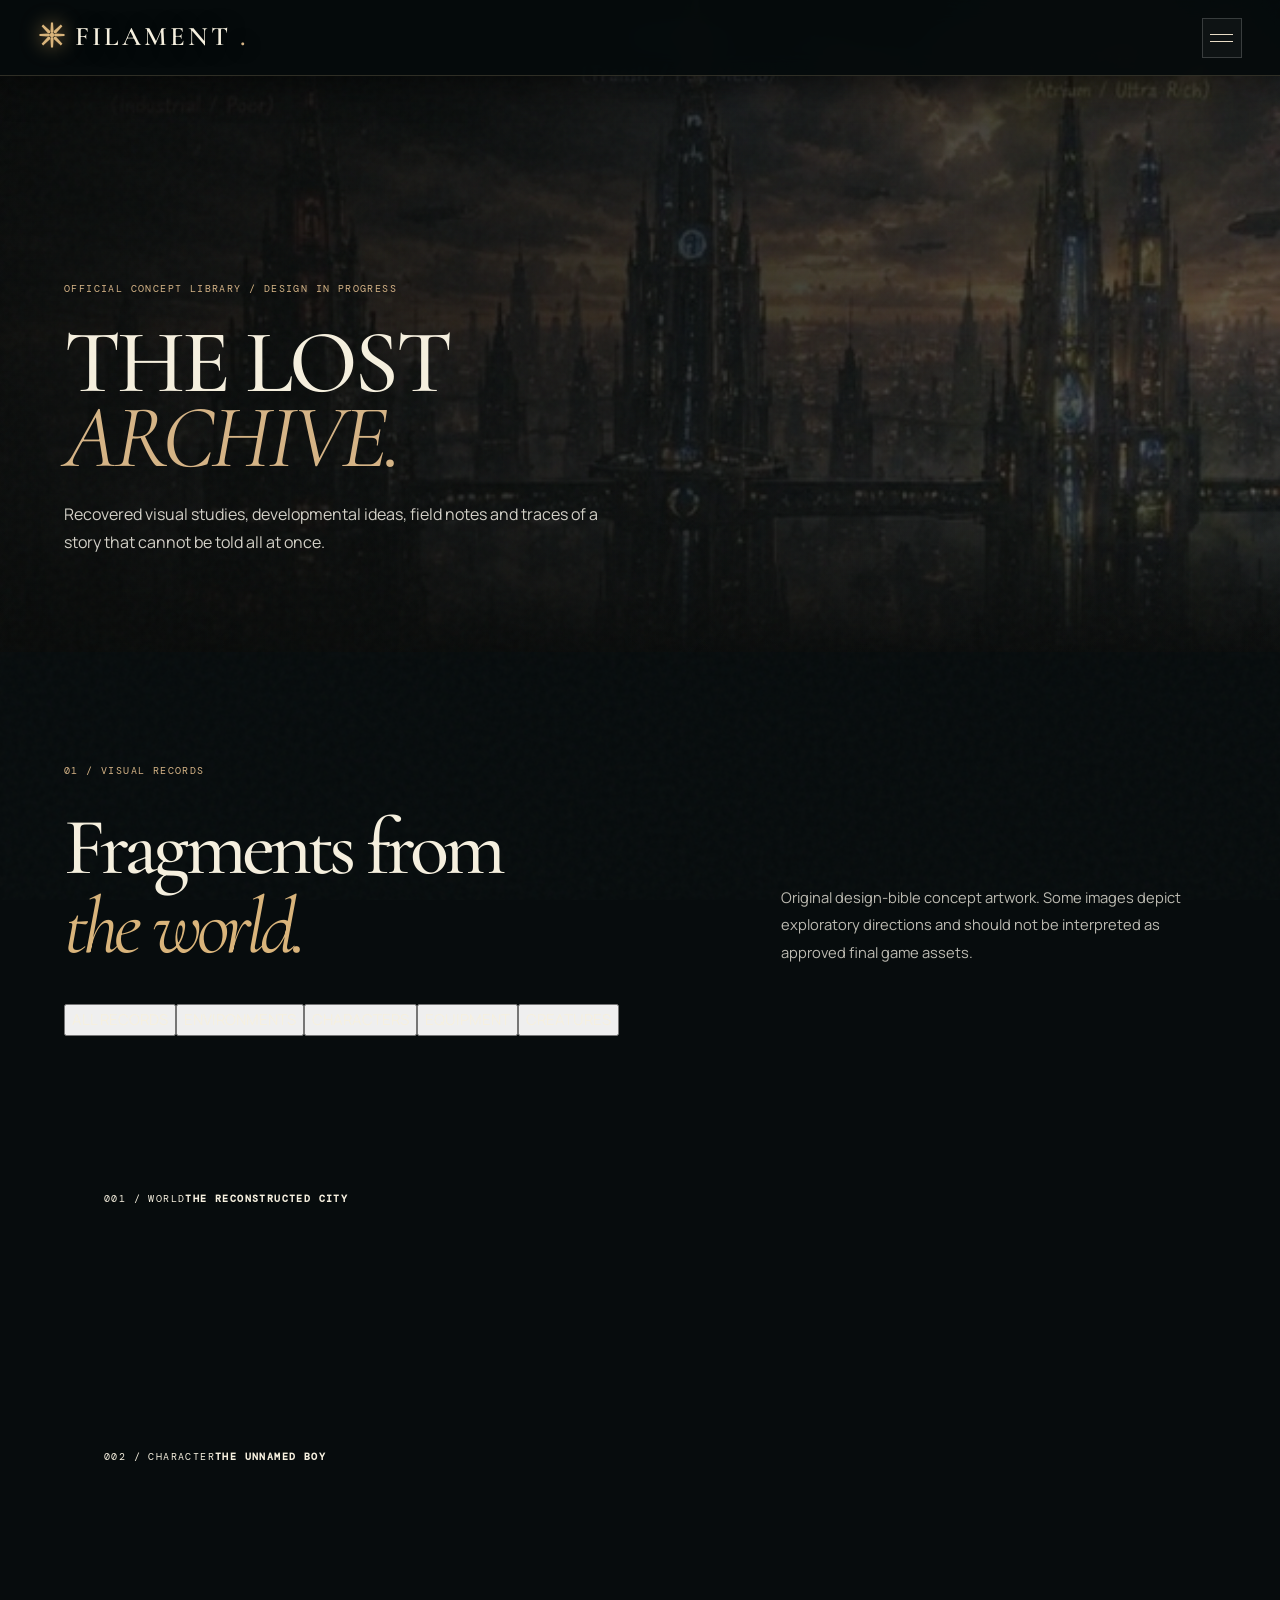
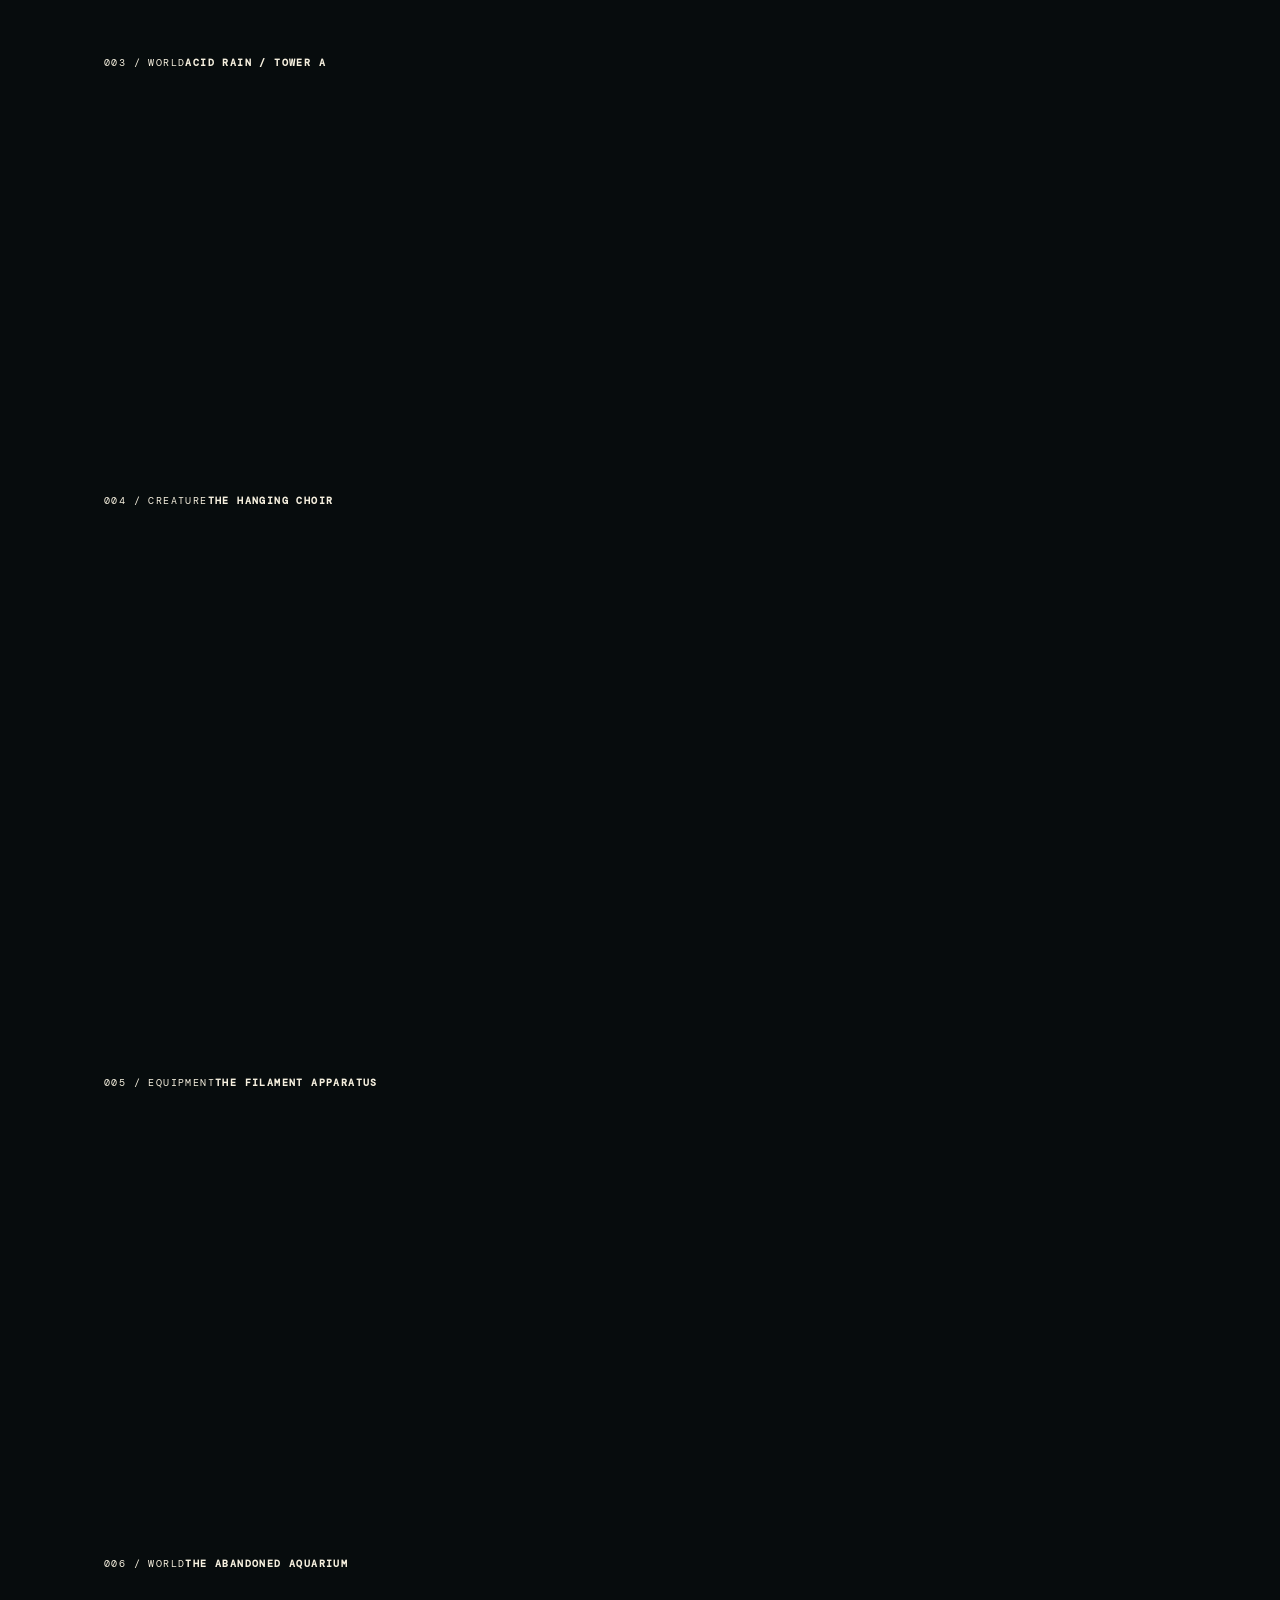
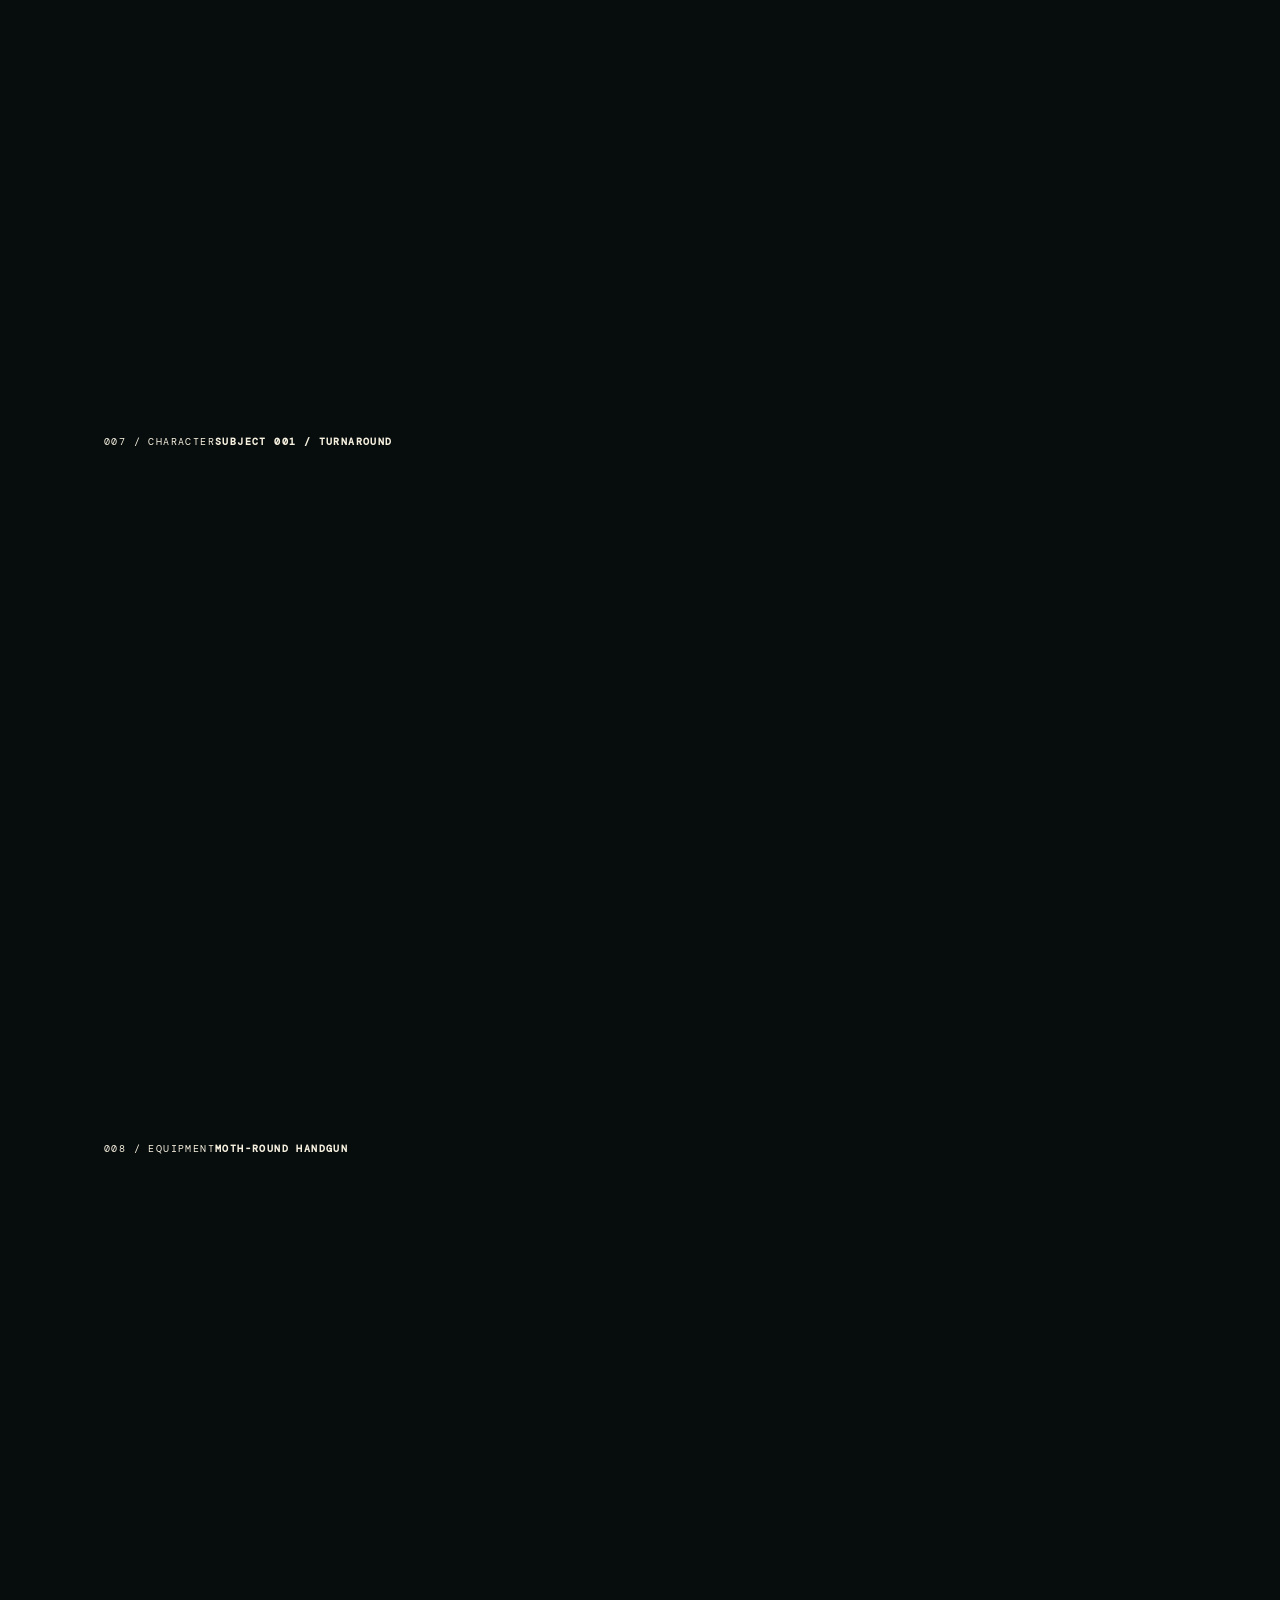
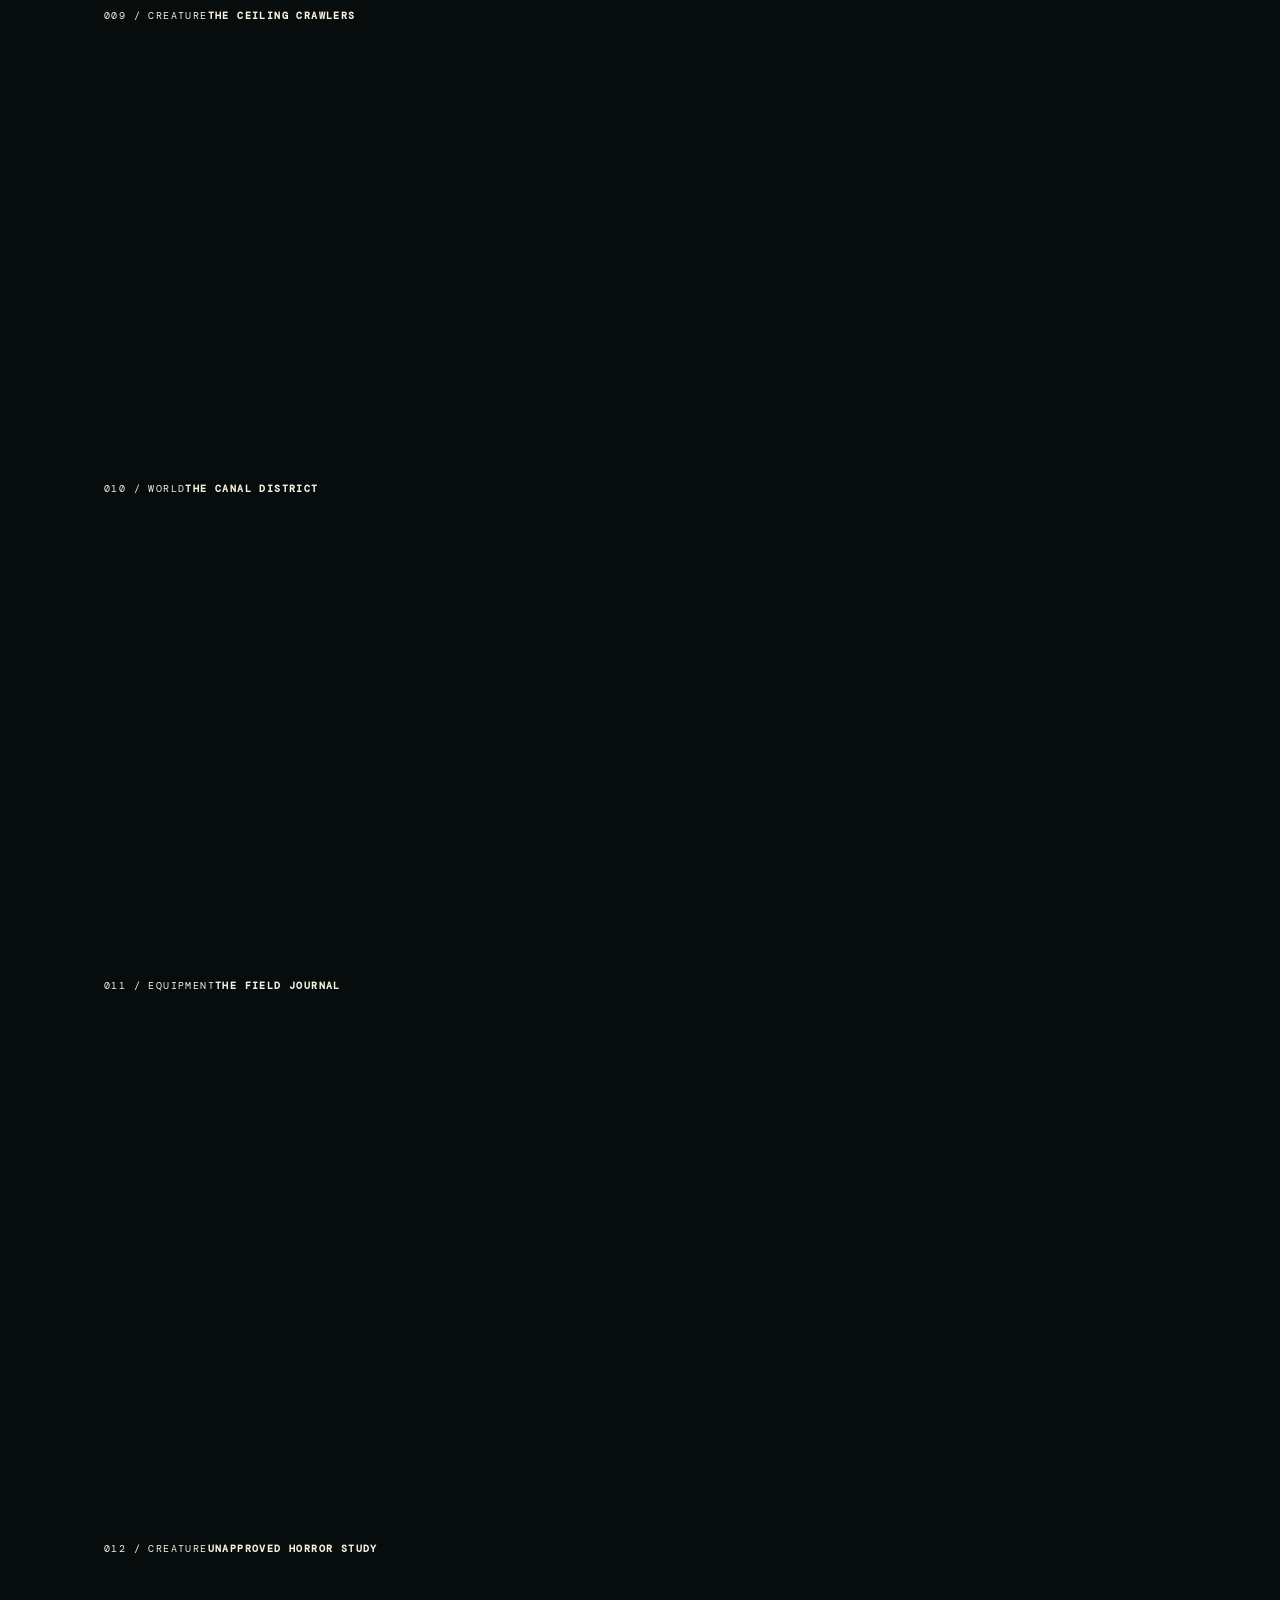
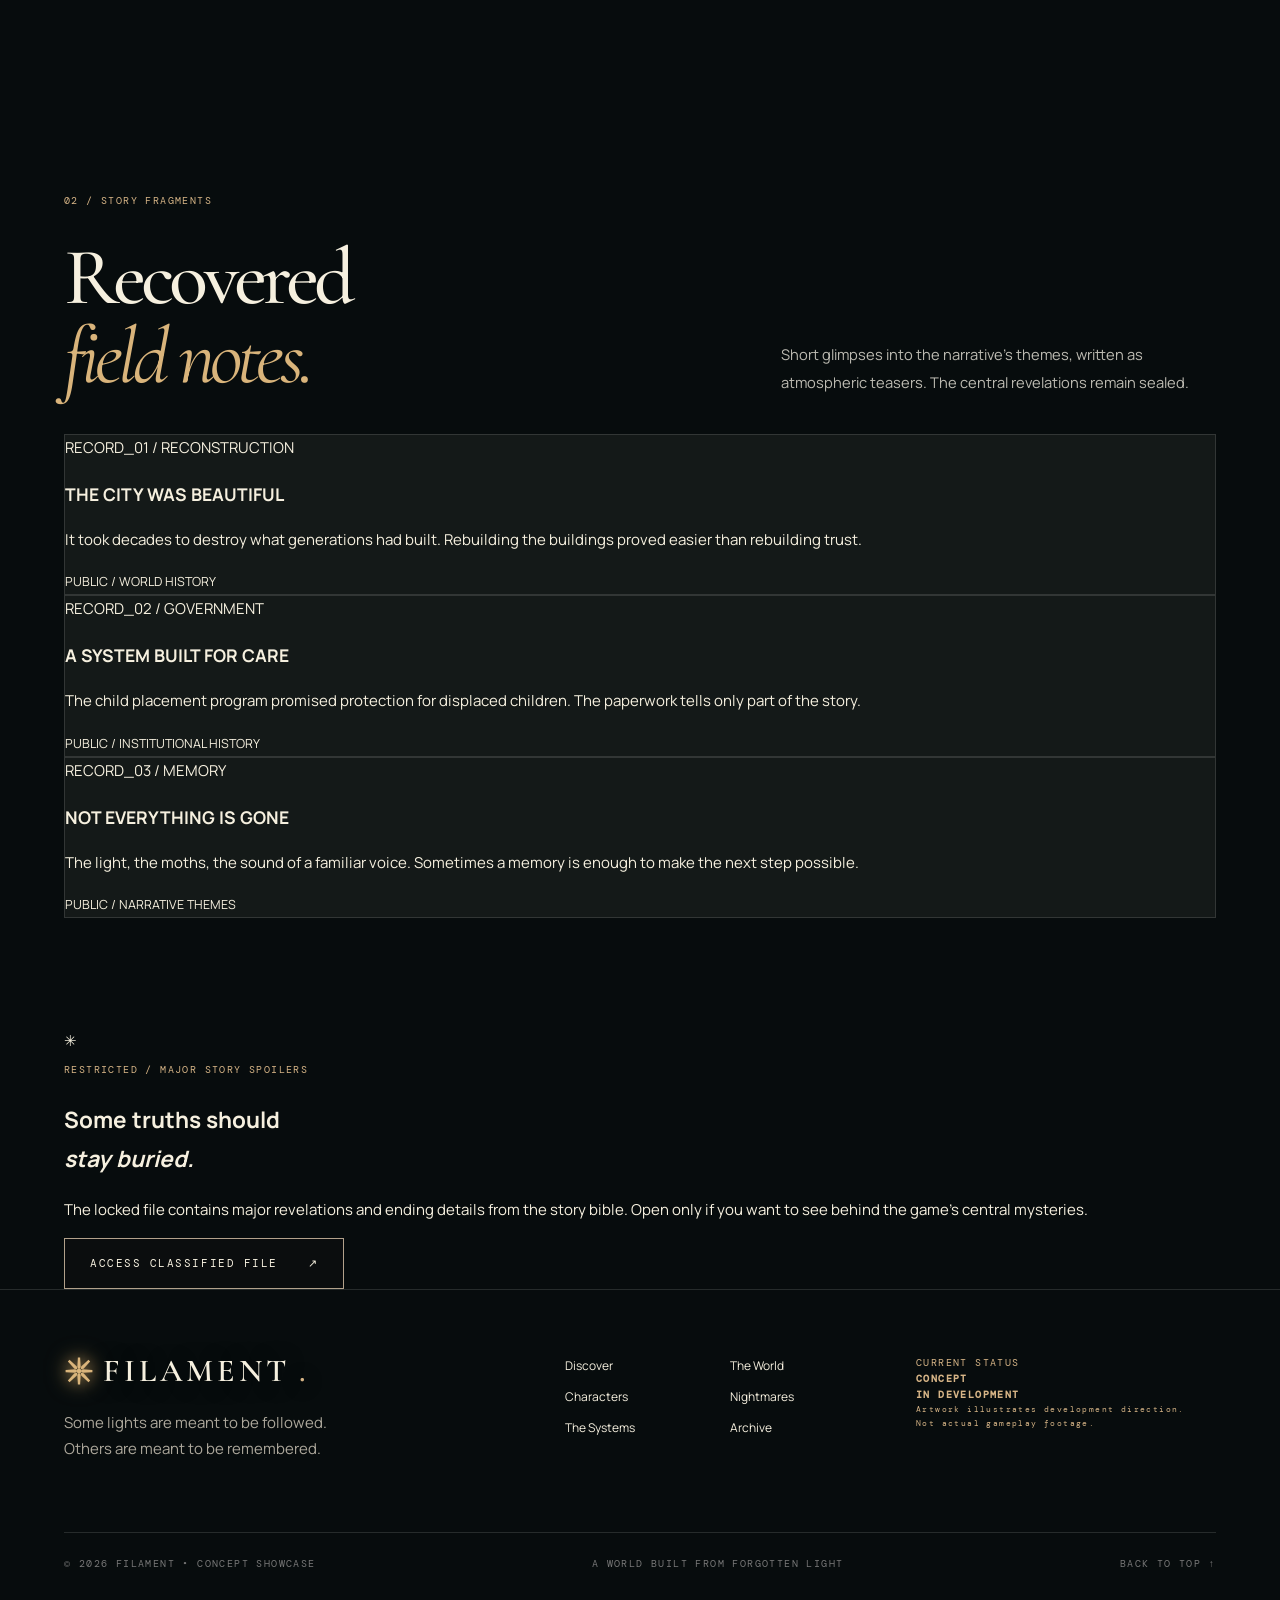
==== commit 652386c0: "Restore missing creature/gallery layouts, rebalance negative spaces and unify footer logo" ====
--- a/archive.html
+++ b/archive.html
@@ -6,7 +6,7 @@
 <link rel="preconnect" href="https://fonts.googleapis.com"/><link rel="preconnect" href="https://fonts.gstatic.com" crossorigin/>
 <link href="https://fonts.googleapis.com/css2?family=Cormorant+Garamond:wght@400;500;600;700&family=DM+Mono:wght@400;500&family=Manrope:wght@400;500;600;700;800&display=swap" rel="stylesheet"/>
 <link rel="stylesheet" href="style.css"/>
-<script src="script.js" defer></script><link rel="stylesheet" href="filament-immersive.css?v=4.1"/><link rel="stylesheet" href="filament-directors-cut.css?v=6"/><script src="filament-directors-cut.js?v=6" defer></script><link rel="stylesheet" href="filament-unified.css?v=7"><script src="filament-light.js?v=7" defer></script><link rel="stylesheet" href="filament-mobile-polish.css?v=9"></head>
+<script src="script.js" defer></script><link rel="stylesheet" href="filament-immersive.css?v=4.1"/><link rel="stylesheet" href="filament-directors-cut.css?v=6"/><script src="filament-directors-cut.js?v=6" defer></script><link rel="stylesheet" href="filament-unified.css?v=7"><script src="filament-light.js?v=7" defer></script><link rel="stylesheet" href="filament-mobile-polish.css?v=9"><link rel="stylesheet" href="filament-layout-restored.css?v=10"></head>
 <body class="page-archive"><div class="noise" aria-hidden="true"></div><div class="scroll-meter" id="scroll-meter"></div>
 <header class="site-header"><a class="wordmark" href="index.html" aria-label="FILAMENT home"><span class="brand-mark" aria-hidden="true"><svg class="filament-logo-symbol" xmlns="http://www.w3.org/2000/svg" viewBox="0 0 32 32" width="28" height="28" focusable="false" aria-hidden="true"><g fill="#d9b47b"><path d="M14.8 1.7h2.4l.6 10.4-1.8 2.4-1.8-2.4zM14.8 30.3h2.4l.6-10.4-1.8-2.4-1.8 2.4zM1.7 14.8v2.4l10.4.6 2.4-1.8-2.4-1.8zM30.3 14.8v2.4l-10.4.6-2.4-1.8 2.4-1.8zM5.9 4.1 4.1 5.9l7 7.8 3 .4-.4-3zM26.1 27.9l1.8-1.8-7-7.8-3-.4.4 3zM26.1 4.1l1.8 1.8-7 7.8-3 .4.4-3zM5.9 27.9l-1.8-1.8 7-7.8 3-.4-.4 3z"/><circle cx="16" cy="16" r="2.5"/></g></svg></span> FILAMENT<span class="wordmark-dot">.</span></a>
 <nav class="desktop-nav" aria-label="Main navigation"><a class="nav-link " href="index.html">Discover</a><a class="nav-link " href="world.html">The World</a><a class="nav-link " href="characters.html">Characters</a><a class="nav-link " href="creatures.html">Nightmares</a><a class="nav-link " href="systems.html">The Systems</a><a class="nav-link active" href="archive.html">Archive</a></nav><div class="header-actions"><span class="header-state"><i></i> IN DEVELOPMENT</span><button class="menu-trigger" id="menu-trigger" type="button" aria-label="Open navigation" aria-expanded="false"><span></span><span></span></button></div></header>
@@ -28,6 +28,6 @@
 </div></section>
 <section class="section recovered-section"><div class="container"><div class="section-header reveal"><div><div class="section-kicker">02 / STORY FRAGMENTS</div><h2 class="display-heading">Recovered<br/><em>field notes.</em></h2></div><p>Short glimpses into the narrative's themes, written as atmospheric teasers. The central revelations remain sealed.</p></div><div class="log-grid"><article class="log-card reveal"><span>RECORD_01 / RECONSTRUCTION</span><h3>THE CITY WAS BEAUTIFUL</h3><p>It took decades to destroy what generations had built. Rebuilding the buildings proved easier than rebuilding trust.</p><small>PUBLIC / WORLD HISTORY</small></article><article class="log-card reveal"><span>RECORD_02 / GOVERNMENT</span><h3>A SYSTEM BUILT FOR CARE</h3><p>The child placement program promised protection for displaced children. The paperwork tells only part of the story.</p><small>PUBLIC / INSTITUTIONAL HISTORY</small></article><article class="log-card reveal"><span>RECORD_03 / MEMORY</span><h3>NOT EVERYTHING IS GONE</h3><p>The light, the moths, the sound of a familiar voice. Sometimes a memory is enough to make the next step possible.</p><small>PUBLIC / NARRATIVE THEMES</small></article></div></div></section>
 <section class="classified-section"><div class="container classified-inner reveal"><div class="seal">✳</div><div><span class="eyebrow gold">RESTRICTED / MAJOR STORY SPOILERS</span><h2>Some truths should<br/><em>stay buried.</em></h2><p>The locked file contains major revelations and ending details from the story bible. Open only if you want to see behind the game's central mysteries.</p></div><a class="btn btn-outline" href="classified.html" id="open-classified">ACCESS CLASSIFIED FILE <span>↗</span></a></div></section></main>
-<footer class="footer"><div class="footer-top"><div><a class="wordmark footer-wordmark" href="index.html"><span class="brand-mark" aria-hidden="true"><svg xmlns="http://www.w3.org/2000/svg" viewBox="0 0 32 32" aria-hidden="true" focusable="false"><g stroke="currentColor" fill="none" stroke-width="1.7" stroke-linecap="round"><path d="M16 2v28M2 16h28M6 6l20 20M26 6 6 26"/></g><circle cx="16" cy="16" r="2.1" fill="currentColor"/></svg></span> FILAMENT<span class="wordmark-dot">.</span></a><p>Some lights are meant to be followed.<br/>Others are meant to be remembered.</p></div><div class="footer-links"><a href="index.html">Discover</a><a href="world.html">The World</a><a href="characters.html">Characters</a><a href="creatures.html">Nightmares</a><a href="systems.html">The Systems</a><a href="archive.html">Archive</a></div><div class="footer-stamp"><span class="eyebrow">CURRENT STATUS</span><strong>CONCEPT<br/>IN DEVELOPMENT</strong><small>Artwork illustrates development direction.<br/>Not actual gameplay footage.</small></div></div><div class="footer-bottom"><span>© 2026 FILAMENT • CONCEPT SHOWCASE</span><span>A WORLD BUILT FROM FORGOTTEN LIGHT</span><a href="#main">BACK TO TOP ↑</a></div></footer>
+<footer class="footer"><div class="footer-top"><div><a class="wordmark footer-wordmark" href="index.html"><span class="brand-mark" aria-hidden="true"><svg class="filament-logo-symbol" xmlns="http://www.w3.org/2000/svg" viewBox="0 0 32 32" width="28" height="28" focusable="false" aria-hidden="true"><g fill="#d9b47b"><path d="M14.8 1.7h2.4l.6 10.4-1.8 2.4-1.8-2.4zM14.8 30.3h2.4l.6-10.4-1.8-2.4-1.8 2.4zM1.7 14.8v2.4l10.4.6 2.4-1.8-2.4-1.8zM30.3 14.8v2.4l-10.4.6-2.4-1.8 2.4-1.8zM5.9 4.1 4.1 5.9l7 7.8 3 .4-.4-3zM26.1 27.9l1.8-1.8-7-7.8-3-.4.4 3zM26.1 4.1l1.8 1.8-7 7.8-3 .4.4-3zM5.9 27.9l-1.8-1.8 7-7.8 3-.4-.4 3z"/><circle cx="16" cy="16" r="2.5"/></g></svg></span> FILAMENT<span class="wordmark-dot">.</span></a><p>Some lights are meant to be followed.<br/>Others are meant to be remembered.</p></div><div class="footer-links"><a href="index.html">Discover</a><a href="world.html">The World</a><a href="characters.html">Characters</a><a href="creatures.html">Nightmares</a><a href="systems.html">The Systems</a><a href="archive.html">Archive</a></div><div class="footer-stamp"><span class="eyebrow">CURRENT STATUS</span><strong>CONCEPT<br/>IN DEVELOPMENT</strong><small>Artwork illustrates development direction.<br/>Not actual gameplay footage.</small></div></div><div class="footer-bottom"><span>© 2026 FILAMENT • CONCEPT SHOWCASE</span><span>A WORLD BUILT FROM FORGOTTEN LIGHT</span><a href="#main">BACK TO TOP ↑</a></div></footer>
 <div class="lightbox" id="lightbox" hidden role="dialog" aria-modal="true" aria-label="Concept artwork viewer"><button class="lightbox-close" data-lightbox-close aria-label="Close artwork">×</button><img id="lightbox-image" alt="Selected FILAMENT concept art"/><div id="lightbox-caption"></div></div>
 </body></html>
--- a/filament-layout-restored.css
+++ b/filament-layout-restored.css
@@ -0,0 +1,66 @@
+
+/* FILAMENT / layout restoration — section system 2026 */
+:root{--f-gold:#d9b47b;--f-bg:#0a0e0f;--f-border:rgba(217,180,123,.22)}
+/* unified, genuinely responsive section foundations */
+main>section{position:relative}
+main .section.container{width:min(1240px,90%);margin-left:auto;margin-right:auto}
+.section-header{display:grid!important;grid-template-columns:minmax(0,1.2fr) minmax(250px,.8fr);align-items:end;column-gap:clamp(24px,5vw,90px)!important;row-gap:20px!important;margin-bottom:38px}
+.section-header>div,.section-header>p{min-width:0}
+.section-header>p{max-width:550px;margin:0;color:#bdbbb2;line-height:1.85;font-size:clamp(14px,1.15vw,17px)}
+.display-heading{font-family:'Cormorant Garamond',Georgia,serif;font-weight:500;line-height:.98;font-size:clamp(52px,6.3vw,104px);letter-spacing:-.045em;margin:20px 0 0}
+.display-heading em{font-weight:400;color:var(--f-gold)}
+/* threat gallery — previously unstyled and collapsing */
+.secondary-threats{padding:clamp(70px,8vw,130px) 0;background:linear-gradient(180deg,#0c1011,#121818 48%,#0a0e0f);border-top:1px solid #ffffff10}
+.secondary-threats .container{width:min(1240px,90%);margin:auto}
+.two-threats{display:grid!important;grid-template-columns:repeat(2,minmax(0,1fr));gap:clamp(18px,2.5vw,34px);align-items:stretch;margin-top:40px}
+.threat-panel{min-width:0;display:grid!important;grid-template-rows:minmax(240px,340px) 1fr;overflow:hidden;border:1px solid var(--f-border);background:#0c1112;transition:transform .3s ease,border-color .3s}
+.threat-panel:hover{transform:translateY(-4px);border-color:#d9b47b77}
+.threat-graphic{position:relative!important;display:grid!important;place-items:center!important;min-height:240px!important;height:100%!important;background-color:#192125!important;background-size:cover!important;background-position:center!important;overflow:hidden;border-bottom:1px solid var(--f-border)}
+.threat-graphic::before{content:'';position:absolute;inset:0;background:linear-gradient(180deg,#131c1f0d,#070a0ba3),radial-gradient(circle at center,#d9b47b17,transparent 60%);pointer-events:none}
+.threat-graphic>span{position:relative;z-index:1;font:400 90px 'Cormorant Garamond',Georgia,serif;color:#d8b786}
+.threat-panel>div:last-child{padding:clamp(24px,3.2vw,46px)!important;display:flex;flex-direction:column;align-items:flex-start;gap:12px;min-width:0}
+.threat-panel h3{font:500 clamp(34px,3.6vw,60px)/1 'Cormorant Garamond',Georgia,serif;letter-spacing:-.02em;margin:9px 0 7px}
+.threat-panel p{color:#bfc3bb;font-size:15px;line-height:1.85;margin:0;max-width:600px}
+.threat-panel .design-note{margin-top:auto!important;padding-top:25px;font:10px 'DM Mono',monospace!important;letter-spacing:.13em;color:var(--f-gold);overflow-wrap:anywhere}
+/* major encounter */
+.creature-big{display:grid!important;grid-template-columns:minmax(0,.87fr) minmax(0,1.13fr);align-items:center;gap:clamp(30px,5vw,85px);min-height:0;margin:40px 0 80px}
+.creature-copy{min-width:0;padding:20px 0}.creature-copy p{color:#c4c5ba;line-height:1.9;font-size:15px;max-width:520px}
+.creature-picture{min-width:0;overflow:hidden;border:1px solid var(--f-border);background:#111b1a}
+.creature-picture img{display:block;width:100%;height:clamp(370px,43vw,660px);object-fit:cover}
+.creature-signal{display:flex;flex-wrap:wrap;gap:14px;margin-top:28px}
+.creature-signal>span{font:9px 'DM Mono',monospace;letter-spacing:.12em;color:var(--f-gold)}
+/* Other previously unstyled media grids */
+.character-gallery,.weapon-gallery,.mechanics-layout{display:grid!important;grid-template-columns:repeat(2,minmax(0,1fr));gap:clamp(16px,2vw,26px);align-items:start}
+.character-gallery figure,.weapon-gallery figure,.mechanics-layout>*{margin:0;min-width:0}
+.character-gallery img,.weapon-gallery img,.mechanics-layout img{width:100%;height:auto;max-height:580px;object-fit:contain;background:#101515;display:block;border:1px solid #d9b47b24}
+.character-gallery figcaption,.weapon-gallery figcaption{padding:12px 3px;display:flex;gap:10px;flex-wrap:wrap;justify-content:space-between}
+.mechanic-shot{min-width:0;display:block}.mechanic-shot span{display:block;padding:12px 0;color:var(--f-gold);font:10px 'DM Mono',monospace}
+.profile-grid{grid-template-columns:repeat(2,minmax(0,1fr))!important}
+.profile-card{min-height:300px}
+.tower-detail,.encounter-feature,.hero-character,.feature-story{min-width:0}
+.tower-detail img,.encounter-feature img,.hero-character img{max-width:100%}
+/* Preserve section visibility and prevent fake "missing" content from old reveal rules */
+.reveal,.scroll-appear{opacity:1!important;transform:none!important}
+img{height:auto}
+body{overflow-x:clip}
+@media(max-width:900px){
+.section-header{grid-template-columns:1fr!important;gap:12px!important;align-items:start!important}
+.two-threats,.creature-big{grid-template-columns:1fr!important}
+.creature-big{margin:25px 0 55px}
+.creature-picture img{height:auto;max-height:630px;object-fit:cover}
+.threat-panel{grid-template-rows:260px 1fr}
+}
+@media(max-width:640px){
+.secondary-threats{padding:62px 0!important}
+.section-header{margin-bottom:25px!important}
+.display-heading{font-size:clamp(46px,13vw,75px)}
+.two-threats{gap:17px!important}
+.threat-panel{grid-template-rows:230px 1fr}
+.threat-panel>div:last-child{padding:26px 23px!important}
+.threat-panel h3{font-size:40px}
+.threat-graphic{min-height:220px!important}
+.creature-picture img{max-height:420px}
+.character-gallery,.weapon-gallery,.mechanics-layout{grid-template-columns:1fr!important}
+.profile-grid{grid-template-columns:1fr!important}
+.footer .footer-wordmark{font-size:clamp(25px,7vw,34px)}
+}
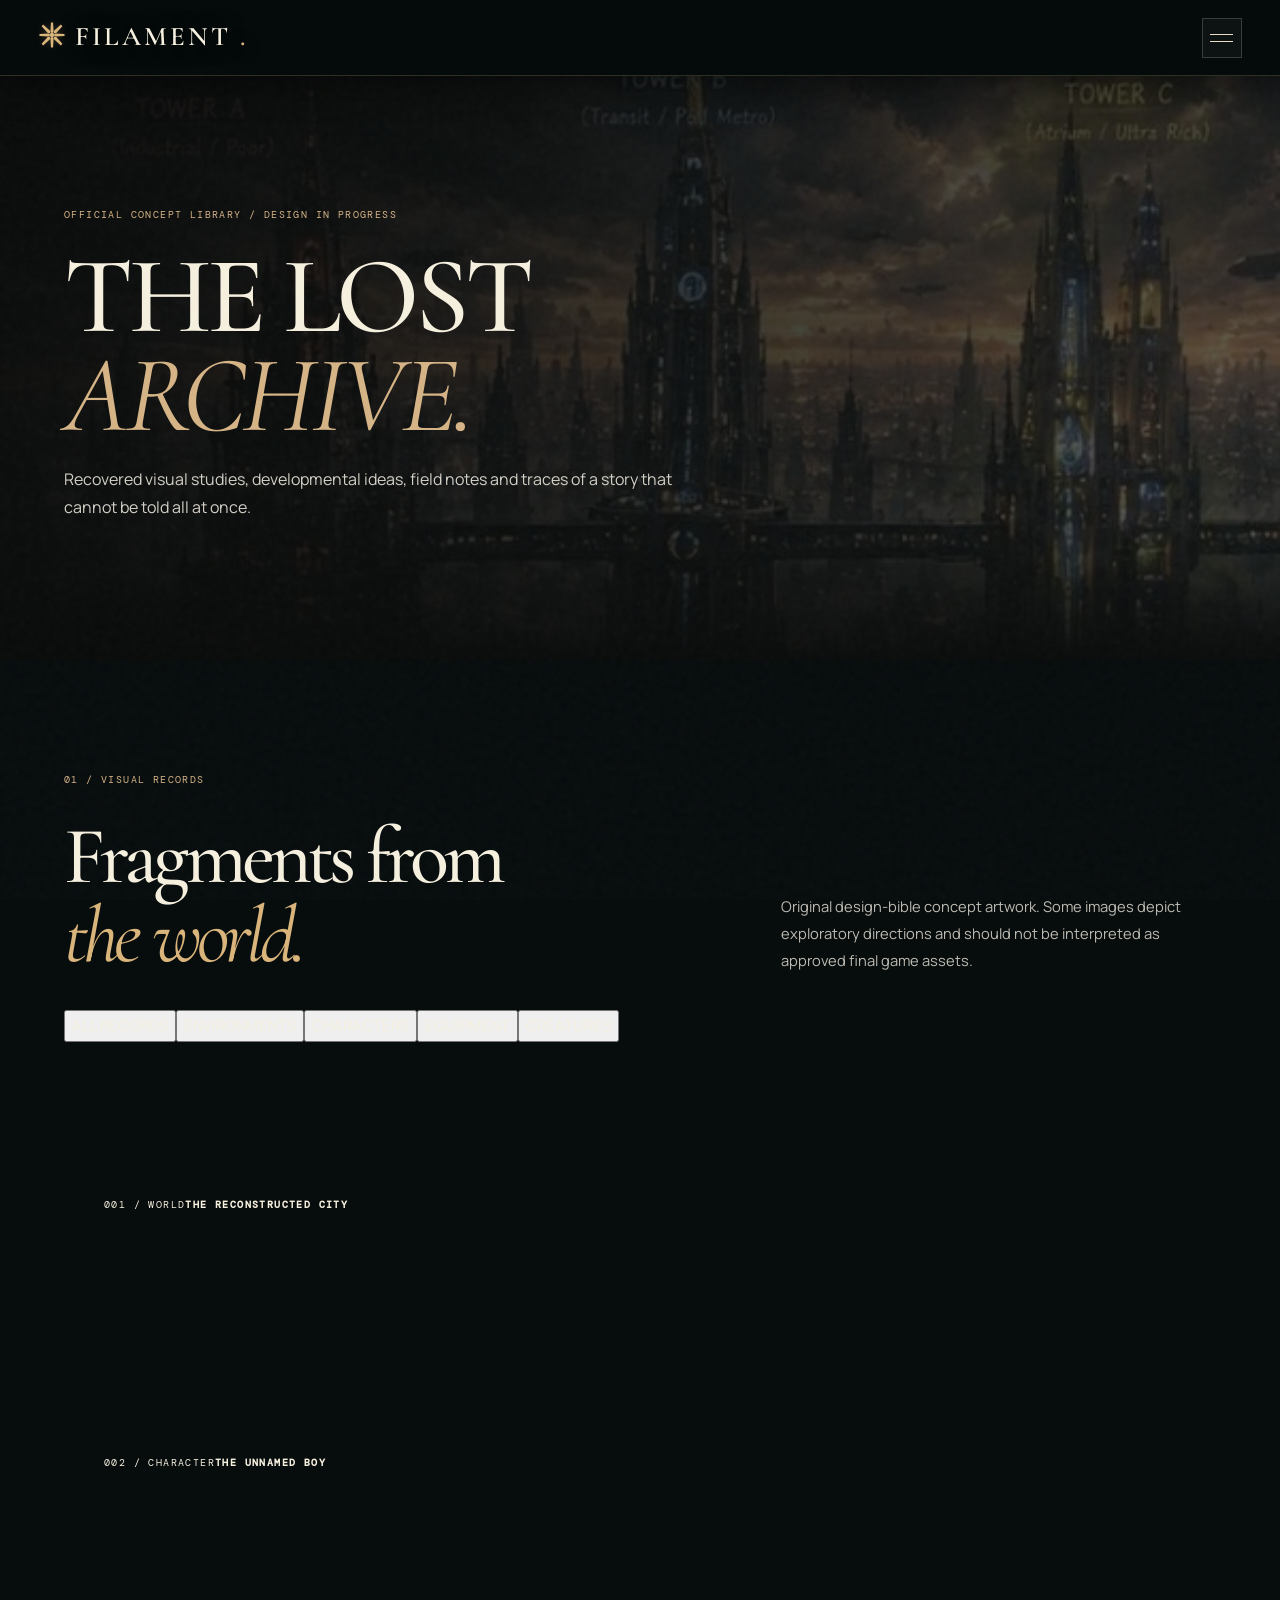
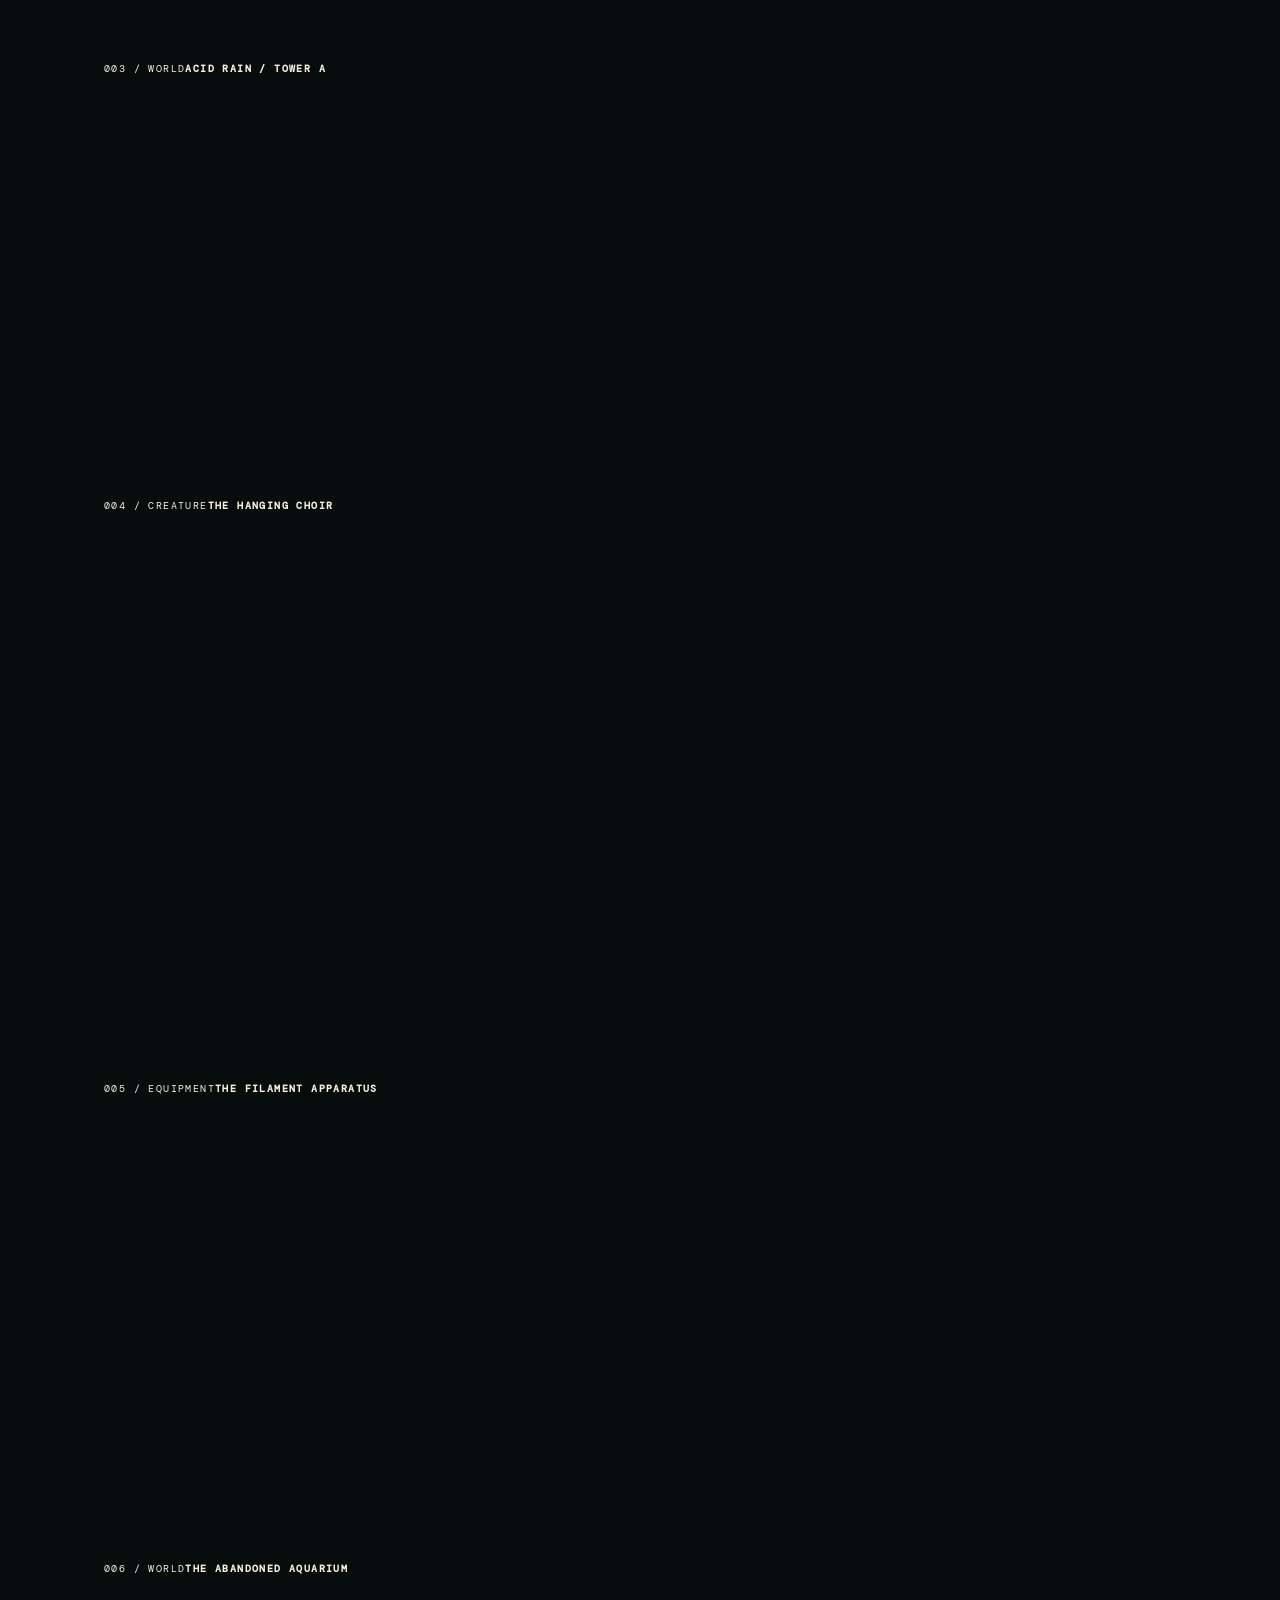
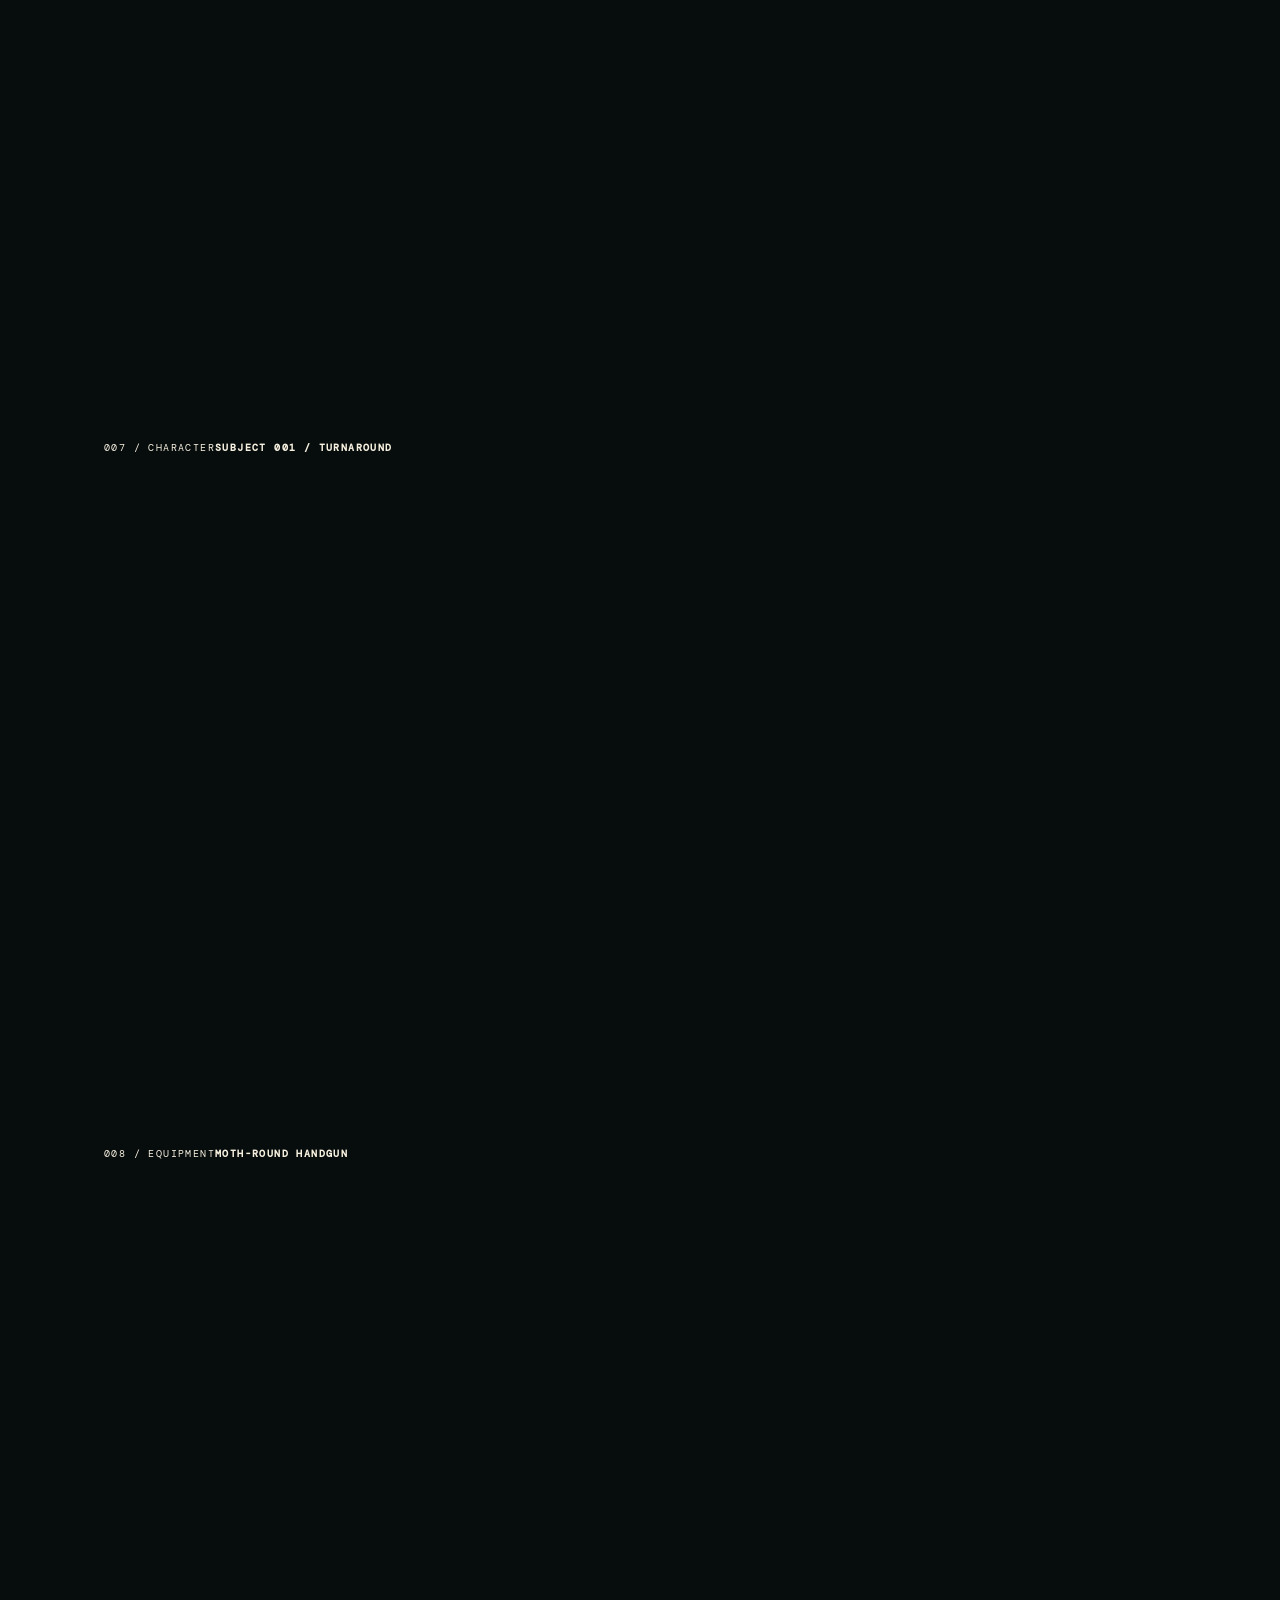
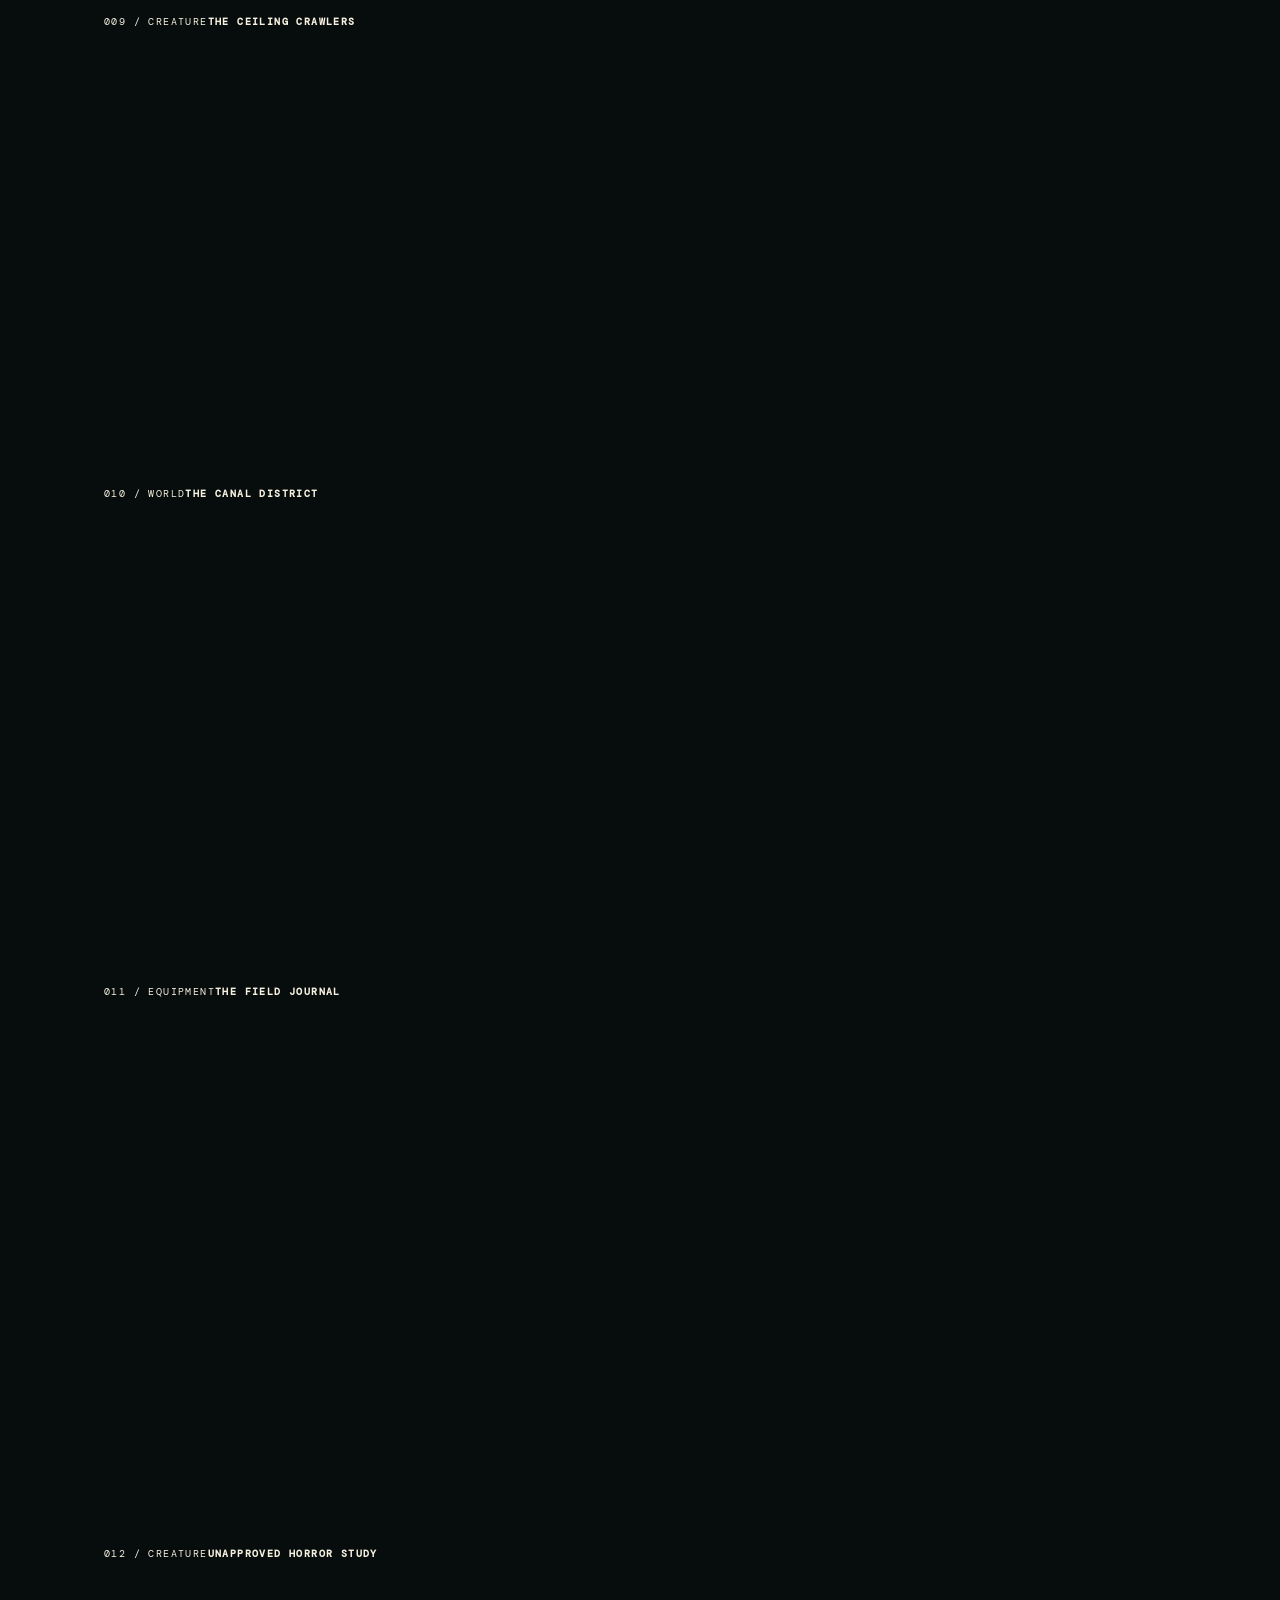
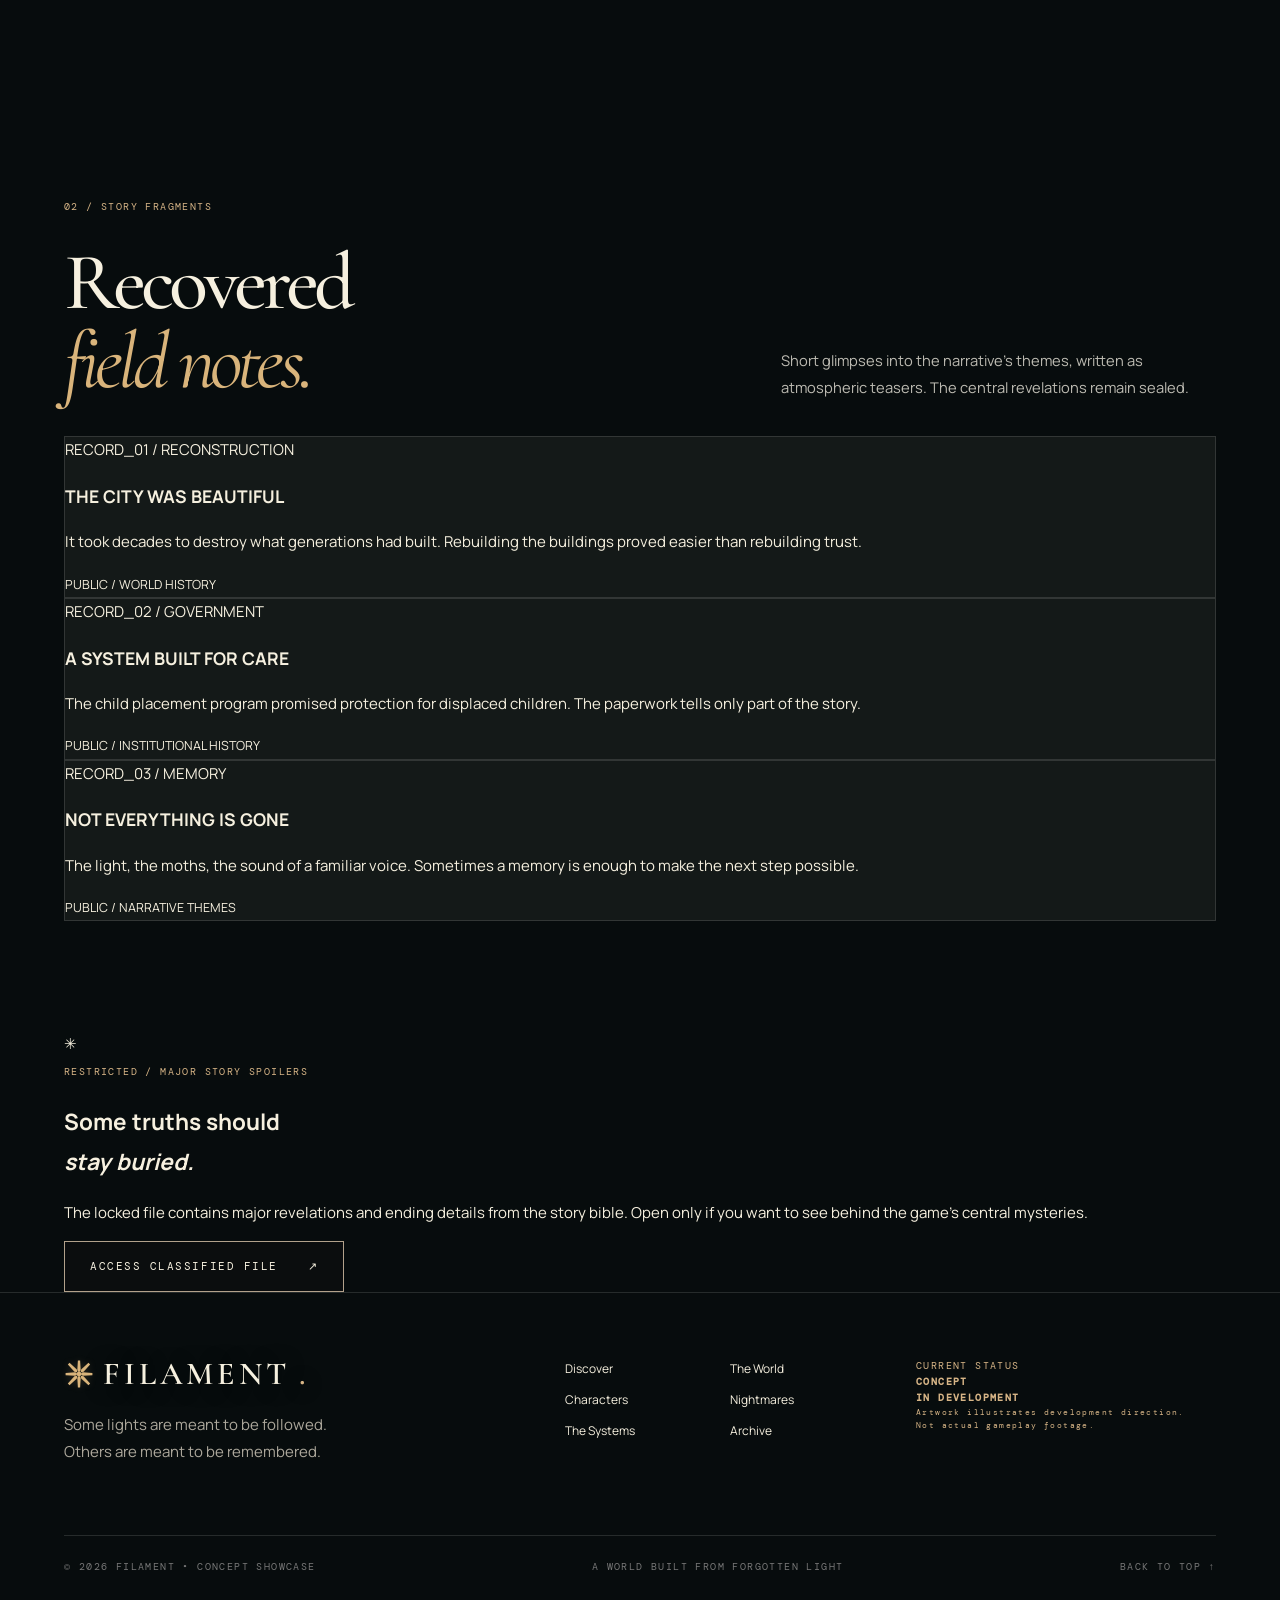
==== commit fe739efa: "Fix cropped hero actions, missing desktop content columns, choir cards, and icon baseline" ====
--- a/archive.html
+++ b/archive.html
@@ -6,7 +6,7 @@
 <link rel="preconnect" href="https://fonts.googleapis.com"/><link rel="preconnect" href="https://fonts.gstatic.com" crossorigin/>
 <link href="https://fonts.googleapis.com/css2?family=Cormorant+Garamond:wght@400;500;600;700&family=DM+Mono:wght@400;500&family=Manrope:wght@400;500;600;700;800&display=swap" rel="stylesheet"/>
 <link rel="stylesheet" href="style.css"/>
-<script src="script.js" defer></script><link rel="stylesheet" href="filament-immersive.css?v=4.1"/><link rel="stylesheet" href="filament-directors-cut.css?v=6"/><script src="filament-directors-cut.js?v=6" defer></script><link rel="stylesheet" href="filament-unified.css?v=7"><script src="filament-light.js?v=7" defer></script><link rel="stylesheet" href="filament-mobile-polish.css?v=9"><link rel="stylesheet" href="filament-layout-restored.css?v=10"></head>
+<script src="script.js" defer></script><link rel="stylesheet" href="filament-immersive.css?v=4.1"/><link rel="stylesheet" href="filament-directors-cut.css?v=6"/><script src="filament-directors-cut.js?v=6" defer></script><link rel="stylesheet" href="filament-unified.css?v=7"><script src="filament-light.js?v=7" defer></script><link rel="stylesheet" href="filament-mobile-polish.css?v=9"><link rel="stylesheet" href="filament-layout-restored.css?v=10"><link rel="stylesheet" href="filament-structure-fix.css?v=12"></head>
 <body class="page-archive"><div class="noise" aria-hidden="true"></div><div class="scroll-meter" id="scroll-meter"></div>
 <header class="site-header"><a class="wordmark" href="index.html" aria-label="FILAMENT home"><span class="brand-mark" aria-hidden="true"><svg class="filament-logo-symbol" xmlns="http://www.w3.org/2000/svg" viewBox="0 0 32 32" width="28" height="28" focusable="false" aria-hidden="true"><g fill="#d9b47b"><path d="M14.8 1.7h2.4l.6 10.4-1.8 2.4-1.8-2.4zM14.8 30.3h2.4l.6-10.4-1.8-2.4-1.8 2.4zM1.7 14.8v2.4l10.4.6 2.4-1.8-2.4-1.8zM30.3 14.8v2.4l-10.4.6-2.4-1.8 2.4-1.8zM5.9 4.1 4.1 5.9l7 7.8 3 .4-.4-3zM26.1 27.9l1.8-1.8-7-7.8-3-.4.4 3zM26.1 4.1l1.8 1.8-7 7.8-3 .4.4-3zM5.9 27.9l-1.8-1.8 7-7.8 3-.4-.4 3z"/><circle cx="16" cy="16" r="2.5"/></g></svg></span> FILAMENT<span class="wordmark-dot">.</span></a>
 <nav class="desktop-nav" aria-label="Main navigation"><a class="nav-link " href="index.html">Discover</a><a class="nav-link " href="world.html">The World</a><a class="nav-link " href="characters.html">Characters</a><a class="nav-link " href="creatures.html">Nightmares</a><a class="nav-link " href="systems.html">The Systems</a><a class="nav-link active" href="archive.html">Archive</a></nav><div class="header-actions"><span class="header-state"><i></i> IN DEVELOPMENT</span><button class="menu-trigger" id="menu-trigger" type="button" aria-label="Open navigation" aria-expanded="false"><span></span><span></span></button></div></header>
--- a/filament-mobile-polish.css
+++ b/filament-mobile-polish.css
@@ -72,3 +72,15 @@
  .mechanics-layout,.weapon-gallery{min-width:0}
  .mechanic-shot img{max-width:100%}
 }
+
+/* FIX: decorative inline SVGs must never inherit unconstrained dimensions */
+.tiny-star,.system-icon,.bulb-toggle-icon,.ticker b{display:inline-flex!important;align-items:center!important;justify-content:center!important;flex:0 0 auto!important;line-height:1!important;vertical-align:middle!important}
+.tiny-star{width:14px!important;height:14px!important;margin-right:7px!important;color:#d9b47b!important}
+.tiny-star svg{display:block!important;width:14px!important;height:14px!important;max-width:14px!important;max-height:14px!important;flex:none!important}
+.system-icon{width:38px!important;height:38px!important}
+.system-icon svg{display:block!important;width:38px!important;height:38px!important;max-width:38px!important;max-height:38px!important}
+.bulb-toggle-icon{width:22px!important;height:22px!important}
+.bulb-toggle-icon svg{display:block!important;width:22px!important;height:22px!important;max-width:22px!important;max-height:22px!important}
+.ticker b{width:18px!important;height:18px!important}
+.ticker b svg{display:block!important;width:18px!important;height:18px!important;max-width:18px!important;max-height:18px!important}
+@media(max-width:600px){.system-icon,.system-icon svg{width:32px!important;height:32px!important}}
--- a/filament-structure-fix.css
+++ b/filament-structure-fix.css
@@ -0,0 +1,45 @@
+
+/* FILAMENT — comprehensive responsive layout correction / v12 */
+:root{--header-h:76px}
+body{overflow-x:hidden}
+main{overflow:visible!important}
+.page-home main{padding-top:var(--header-h)}
+body:not(.page-home) main{padding-top:var(--header-h)}
+.site-header .filament-logo-symbol,.footer .filament-logo-symbol{filter:drop-shadow(0 0 3px #d9b47b30)!important}
+.site-header .brand-mark,.footer .brand-mark{filter:none!important;text-shadow:none!important}
+.hero-main{box-sizing:border-box!important;min-height:max(760px,calc(100svh - var(--header-h)))!important;height:auto!important;max-height:none!important;overflow:hidden!important;align-items:stretch!important;padding:clamp(44px,5vw,100px) 0 clamp(70px,7vw,130px)!important}
+.hero-main .hero-content{width:min(1240px,90%)!important;margin:auto!important;padding:0!important;display:flex!important;flex-direction:column!important;gap:clamp(28px,4vw,60px)!important;position:relative!important;z-index:10!important}
+.hero-main .hero-topline{position:relative!important;top:auto!important;display:flex!important;align-items:center!important;justify-content:space-between!important;flex-wrap:wrap!important;gap:12px!important;width:100%!important}
+.hero-main .hero-title-box{position:relative!important;transform:none!important;min-width:0!important;padding:0!important;margin:0!important}
+.hero-main h1{font-size:clamp(66px,9.2vw,142px)!important;line-height:.83!important;margin:26px 0 30px!important;max-width:100%!important;text-wrap:balance;overflow-wrap:normal}
+.hero-main .hero-desc{max-width:610px!important;margin:0 0 24px!important}
+.hero-main .hero-ctas{display:flex!important;flex-wrap:wrap!important;gap:14px!important;position:relative!important;z-index:11!important;margin:16px 0 0!important}
+.hero-main .hero-ctas .btn{display:inline-flex!important;align-items:center!important;justify-content:center!important;white-space:normal!important;min-height:52px!important;padding:14px 23px!important}
+.hero-main .hero-bottom{position:relative!important;bottom:auto!important;left:auto!important;right:auto!important;width:100%!important;max-width:100%!important;display:flex!important;align-items:center!important;justify-content:space-between!important;flex-wrap:wrap!important;gap:18px!important;margin-top:clamp(32px,5vw,75px)!important;padding-top:20px!important}
+.hero-main .hero-side-text{pointer-events:none!important}
+.optimized-rain-control{top:auto!important;bottom:26px!important;right:clamp(15px,4vw,60px)!important;z-index:13!important}
+.ticker{position:relative!important;z-index:2!important;margin:0!important}
+.inner-hero{box-sizing:border-box!important;padding:clamp(85px,9vw,155px) 0 clamp(85px,9vw,155px)!important;min-height:clamp(480px,65vh,760px)!important;display:flex!important;align-items:center!important}
+.inner-hero .inner-hero-content{position:relative!important;z-index:4!important;padding:0!important;margin:auto!important}
+.inner-hero h1{font-size:clamp(60px,8.5vw,125px)!important;line-height:.91!important;margin:20px 0!important}
+.inner-hero p{max-width:650px}
+.protagonist-feature{display:grid!important;grid-template-columns:minmax(0,.95fr) minmax(0,1.05fr)!important;gap:clamp(30px,5vw,95px)!important;align-items:center!important;margin:36px 0 0!important}
+.protagonist-visual{position:relative!important;min-width:0!important;overflow:hidden!important;background:#0d1514!important;border:1px solid #cbaa7530}
+.protagonist-visual img{width:100%!important;height:clamp(490px,58vw,850px)!important;object-fit:cover!important;object-position:center 20%!important}
+.protagonist-visual .subject-badge{position:absolute!important;left:20px!important;bottom:20px!important;background:#080d0ddd!important;padding:9px 12px!important;font:10px 'DM Mono',monospace!important}
+.protagonist-bio{min-width:0!important;max-width:100%!important;display:flex!important;flex-direction:column!important;align-items:flex-start!important;gap:15px!important}
+.protagonist-bio h2{margin:7px 0 20px!important}
+.protagonist-bio p{font-size:clamp(14px,1.1vw,17px)!important;line-height:1.9!important;max-width:620px!important;margin:0!important}
+.protagonist-bio .data-grid{display:grid!important;grid-template-columns:repeat(2,minmax(0,1fr))!important;gap:14px!important;width:100%!important;margin-top:20px!important}
+.protagonist-bio .data-grid>div{padding:18px!important;min-width:0!important;border:1px solid #d2b77f24}
+.protagonist-bio .data-grid small,.protagonist-bio .data-grid b{display:block!important;overflow-wrap:anywhere!important}
+.species-grid{display:grid!important;grid-template-columns:repeat(3,minmax(0,1fr))!important;gap:15px!important;align-items:stretch!important;margin:26px 0 0!important}
+.species-card{box-sizing:border-box!important;display:flex!important;flex-direction:column!important;align-items:flex-start!important;gap:17px!important;min-width:0!important;min-height:280px!important;padding:clamp(23px,2.8vw,40px)!important;background:#111919!important;border:1px solid #d9b47b30!important;overflow:hidden!important}
+.species-card h3{font:500 clamp(31px,2.6vw,46px)/1.05 'Cormorant Garamond',serif!important;margin:0!important}
+.species-card p{font:14px/1.8 Manrope,sans-serif!important;color:#c1c5bb!important;margin:0!important}
+.species-card .species-indicator{margin-top:auto!important;padding-top:13px!important;line-height:1.5!important;font-size:10px!important;overflow-wrap:anywhere!important}
+.creature-picture img{width:100%!important;height:auto!important;max-height:650px!important;object-fit:contain!important}
+.creature-big{align-items:center!important}
+.section-header{margin-bottom:35px!important}
+@media(max-width:950px){.protagonist-feature{grid-template-columns:1fr!important}.protagonist-visual img{height:auto!important;max-height:730px!important;object-fit:contain!important}.species-grid{grid-template-columns:1fr!important}.species-card{min-height:0!important}.hero-main h1{font-size:clamp(60px,11vw,108px)!important}}
+@media(max-width:650px){:root{--header-h:66px}.hero-main{min-height:calc(100svh - var(--header-h))!important;padding:46px 0 95px!important}.hero-main .hero-content{gap:20px!important}.hero-main h1{font-size:clamp(48px,12.5vw,80px)!important;line-height:.89!important;margin:20px 0!important}.hero-main .hero-topline .section-index{display:none}.hero-main .hero-bottom{margin-top:20px!important;gap:12px!important}.hero-main .hero-ctas .btn{width:100%!important}.optimized-rain-control{bottom:12px!important;right:12px!important}.inner-hero{padding:75px 0 80px!important;min-height:430px!important}.inner-hero h1{font-size:clamp(54px,12vw,83px)!important}.protagonist-bio .data-grid{gap:8px!important}.protagonist-bio .data-grid>div{padding:12px!important}.protagonist-visual .subject-badge{font-size:8px!important}.species-card{padding:24px!important}}
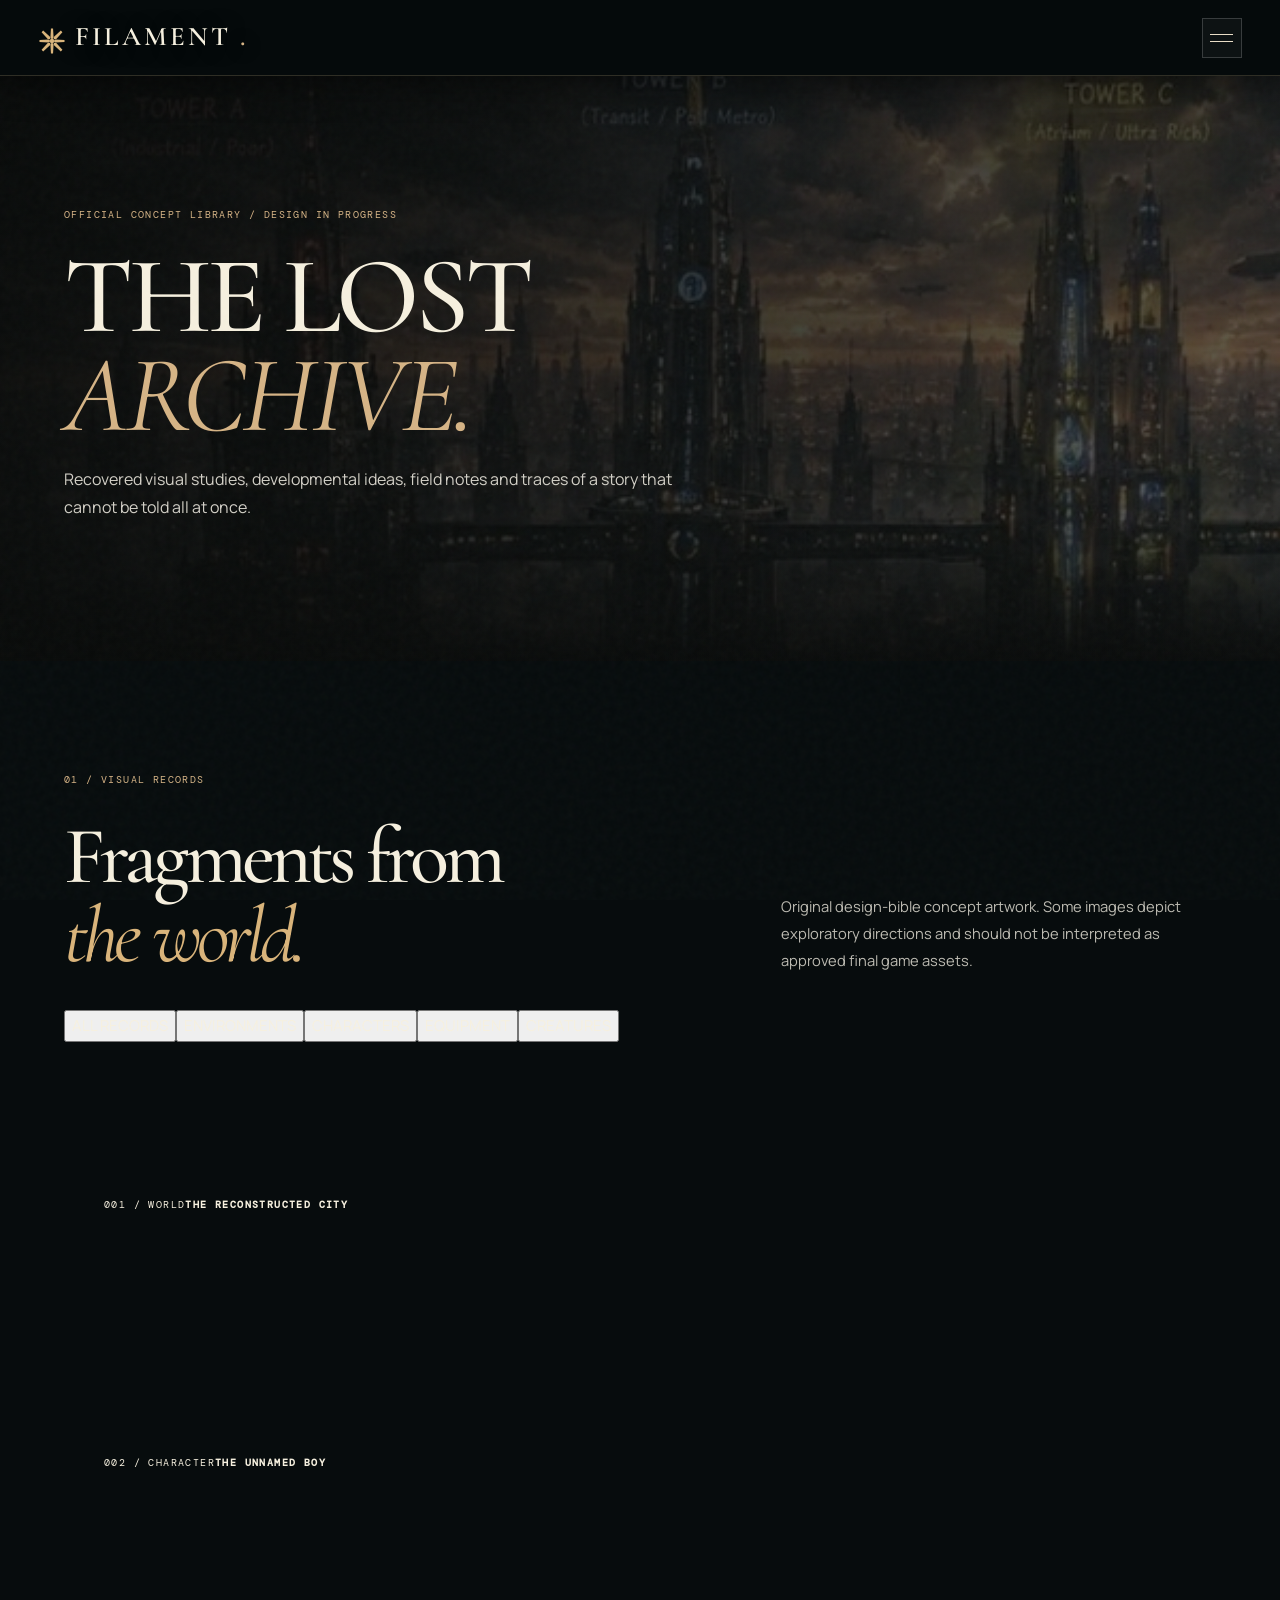
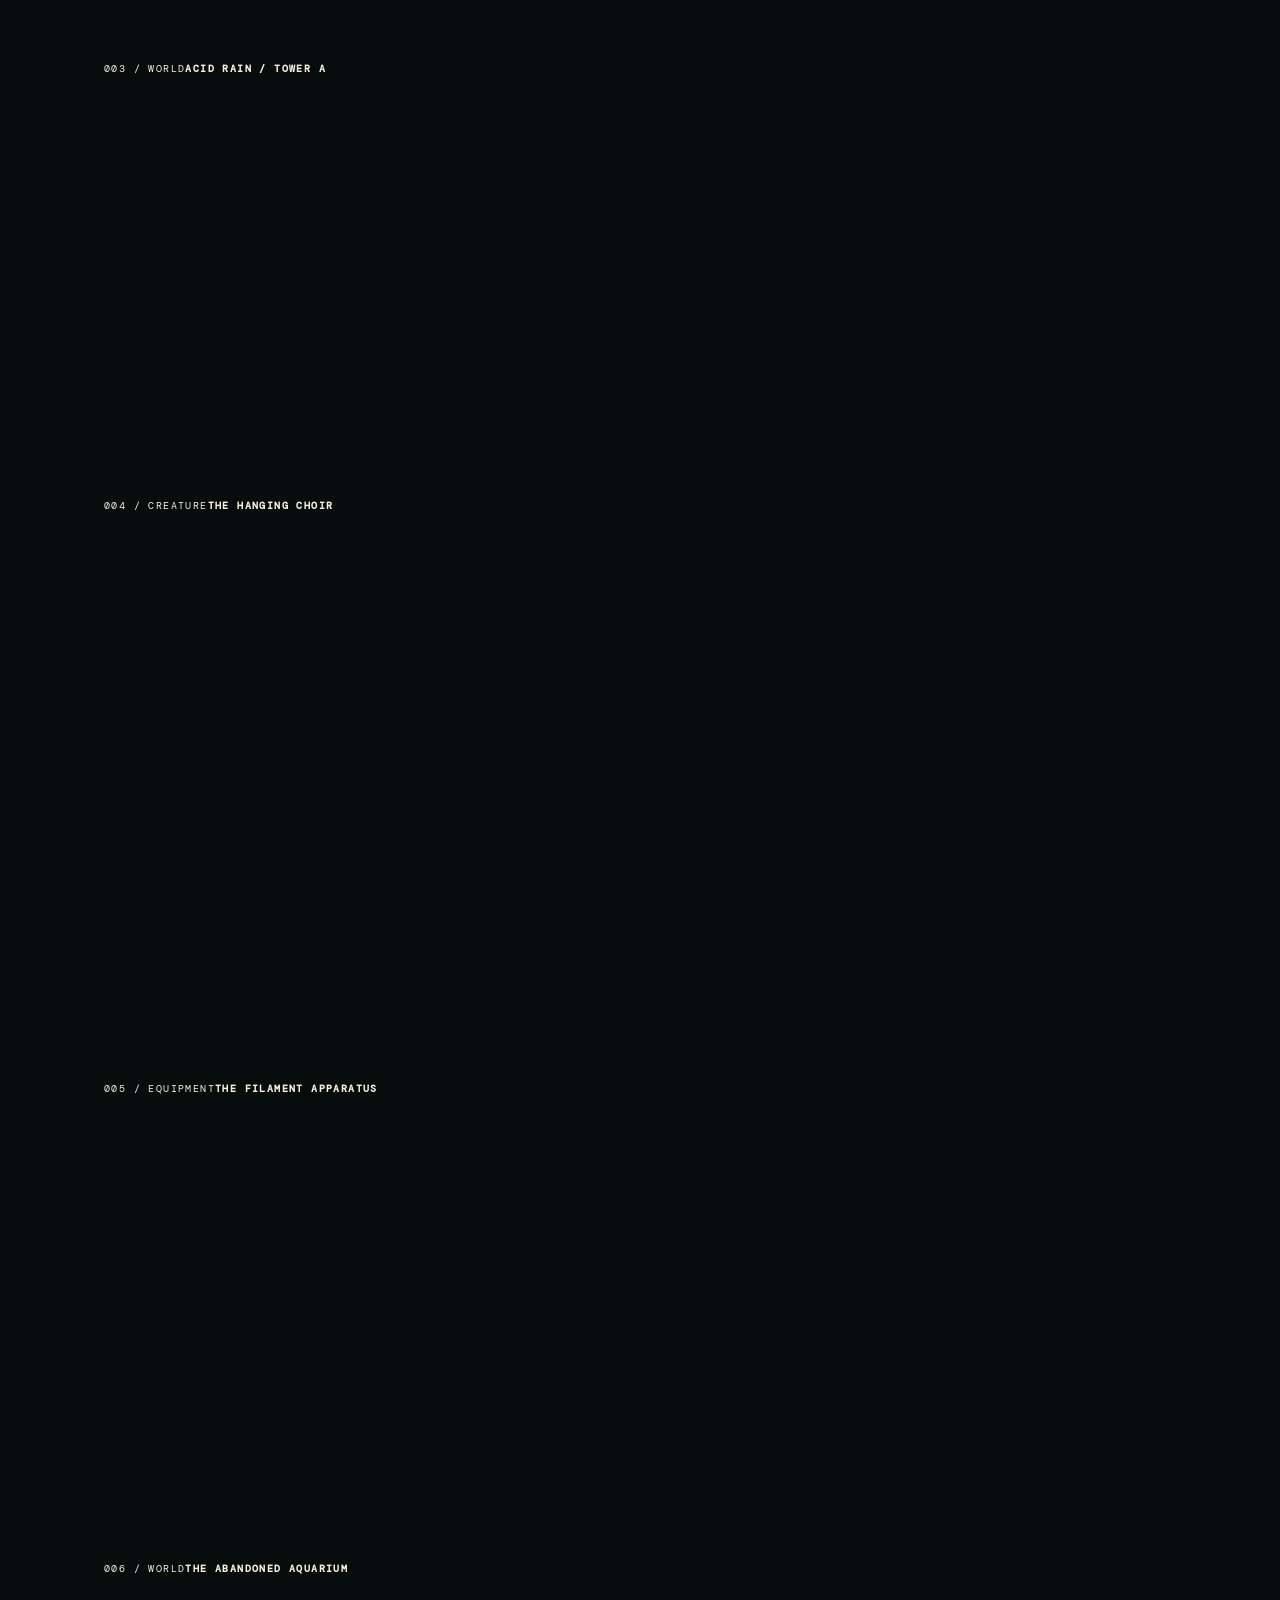
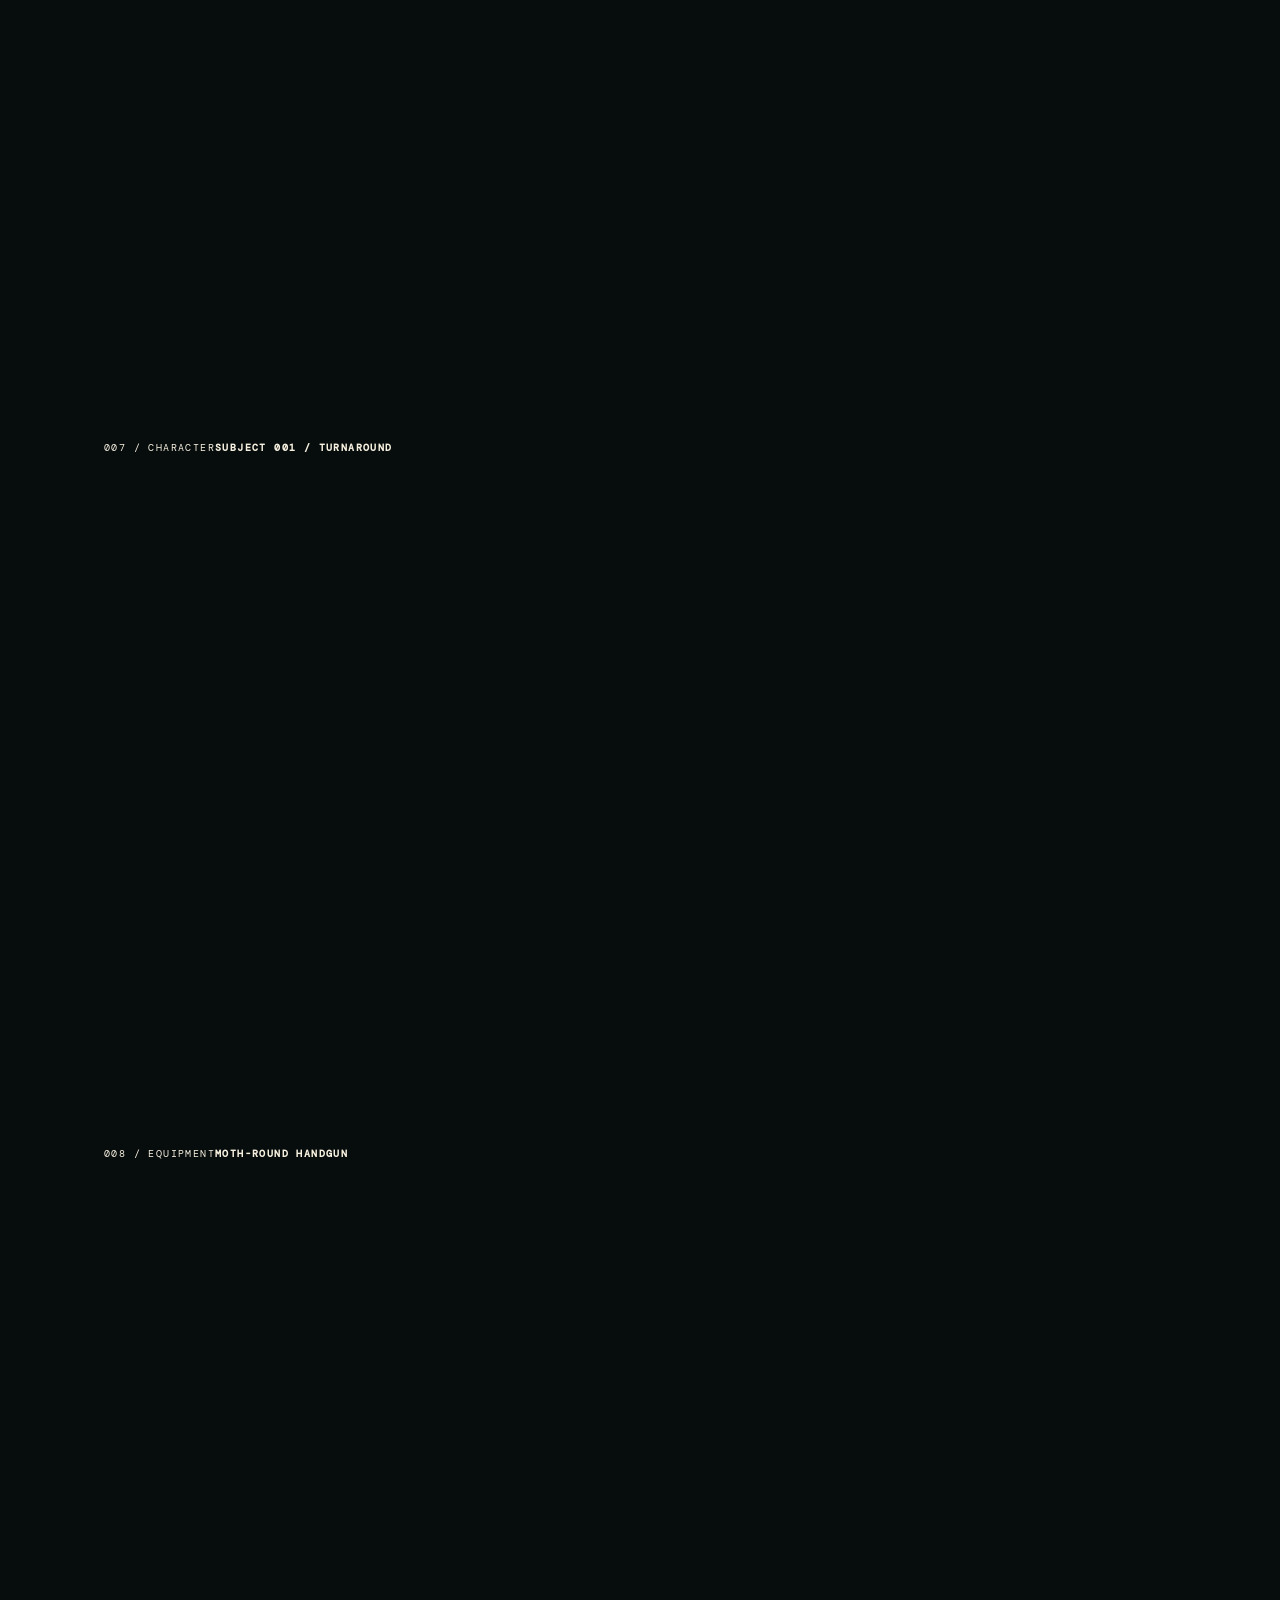
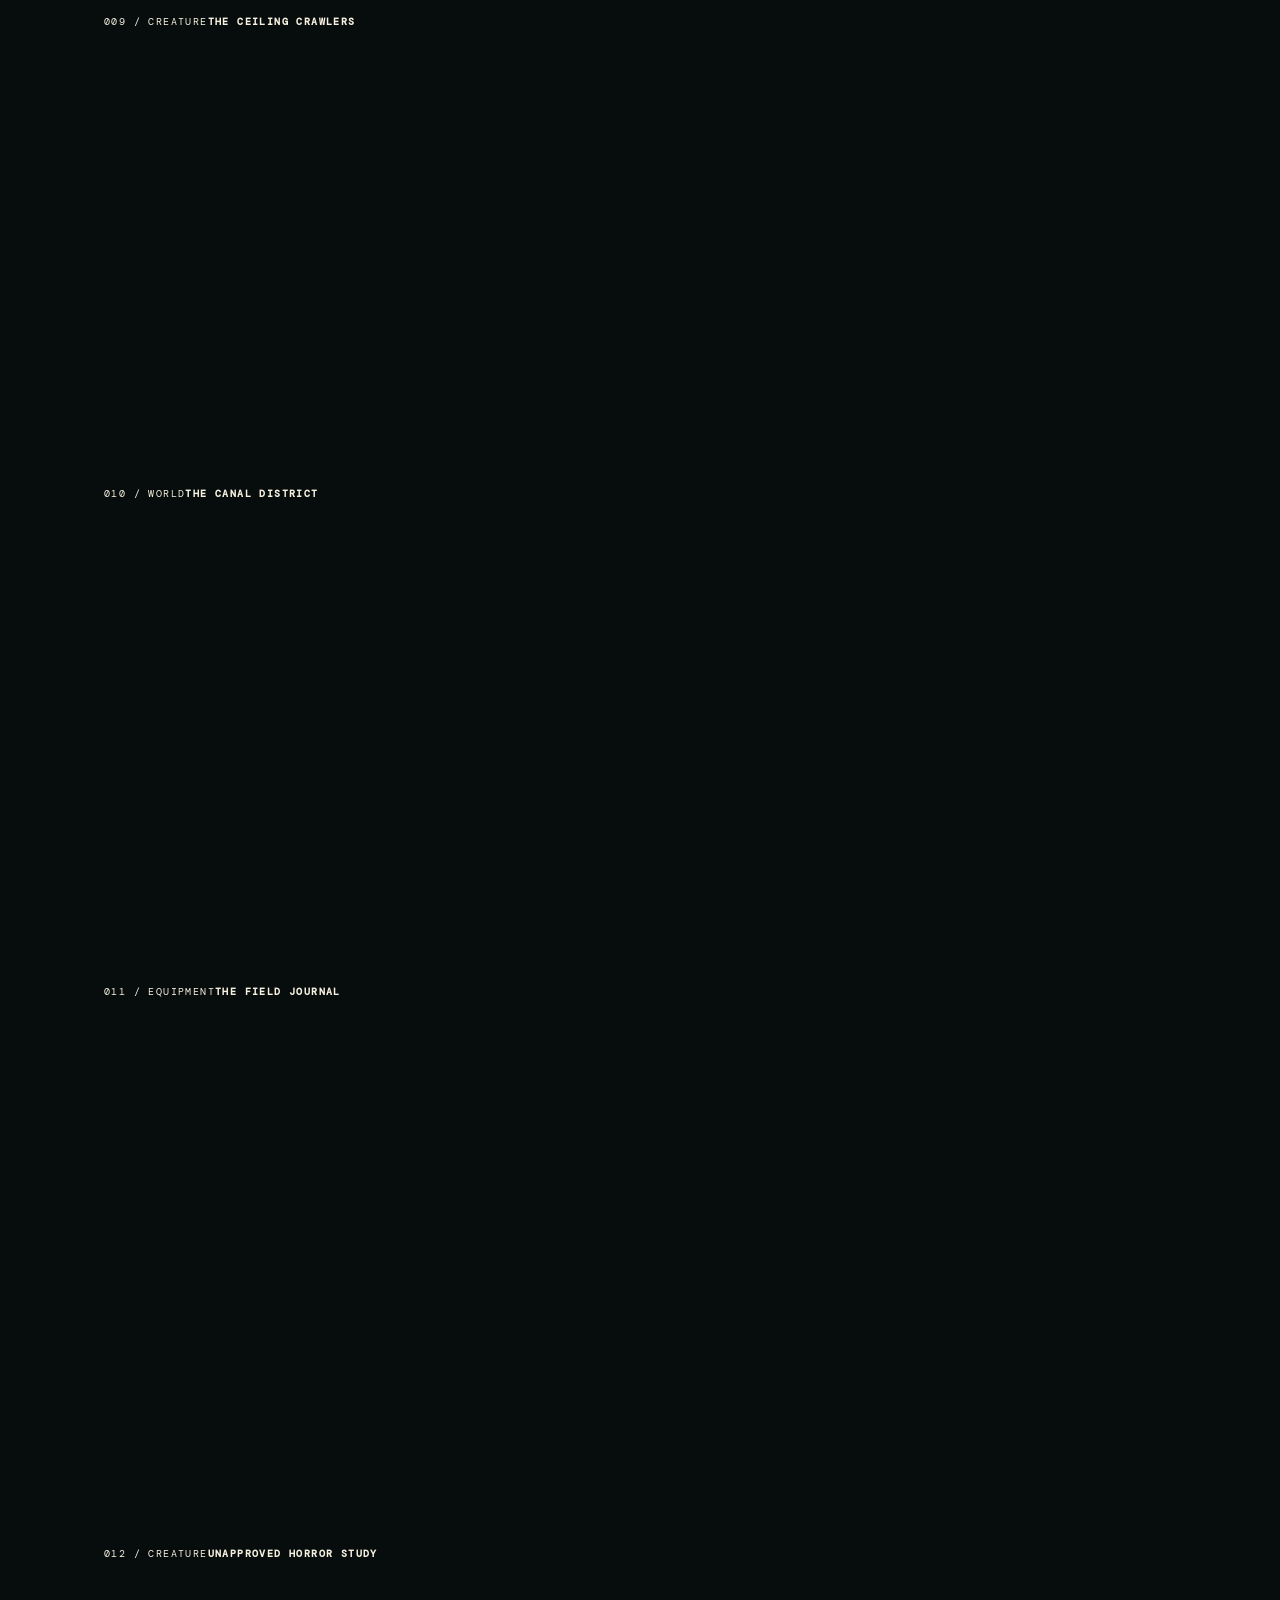
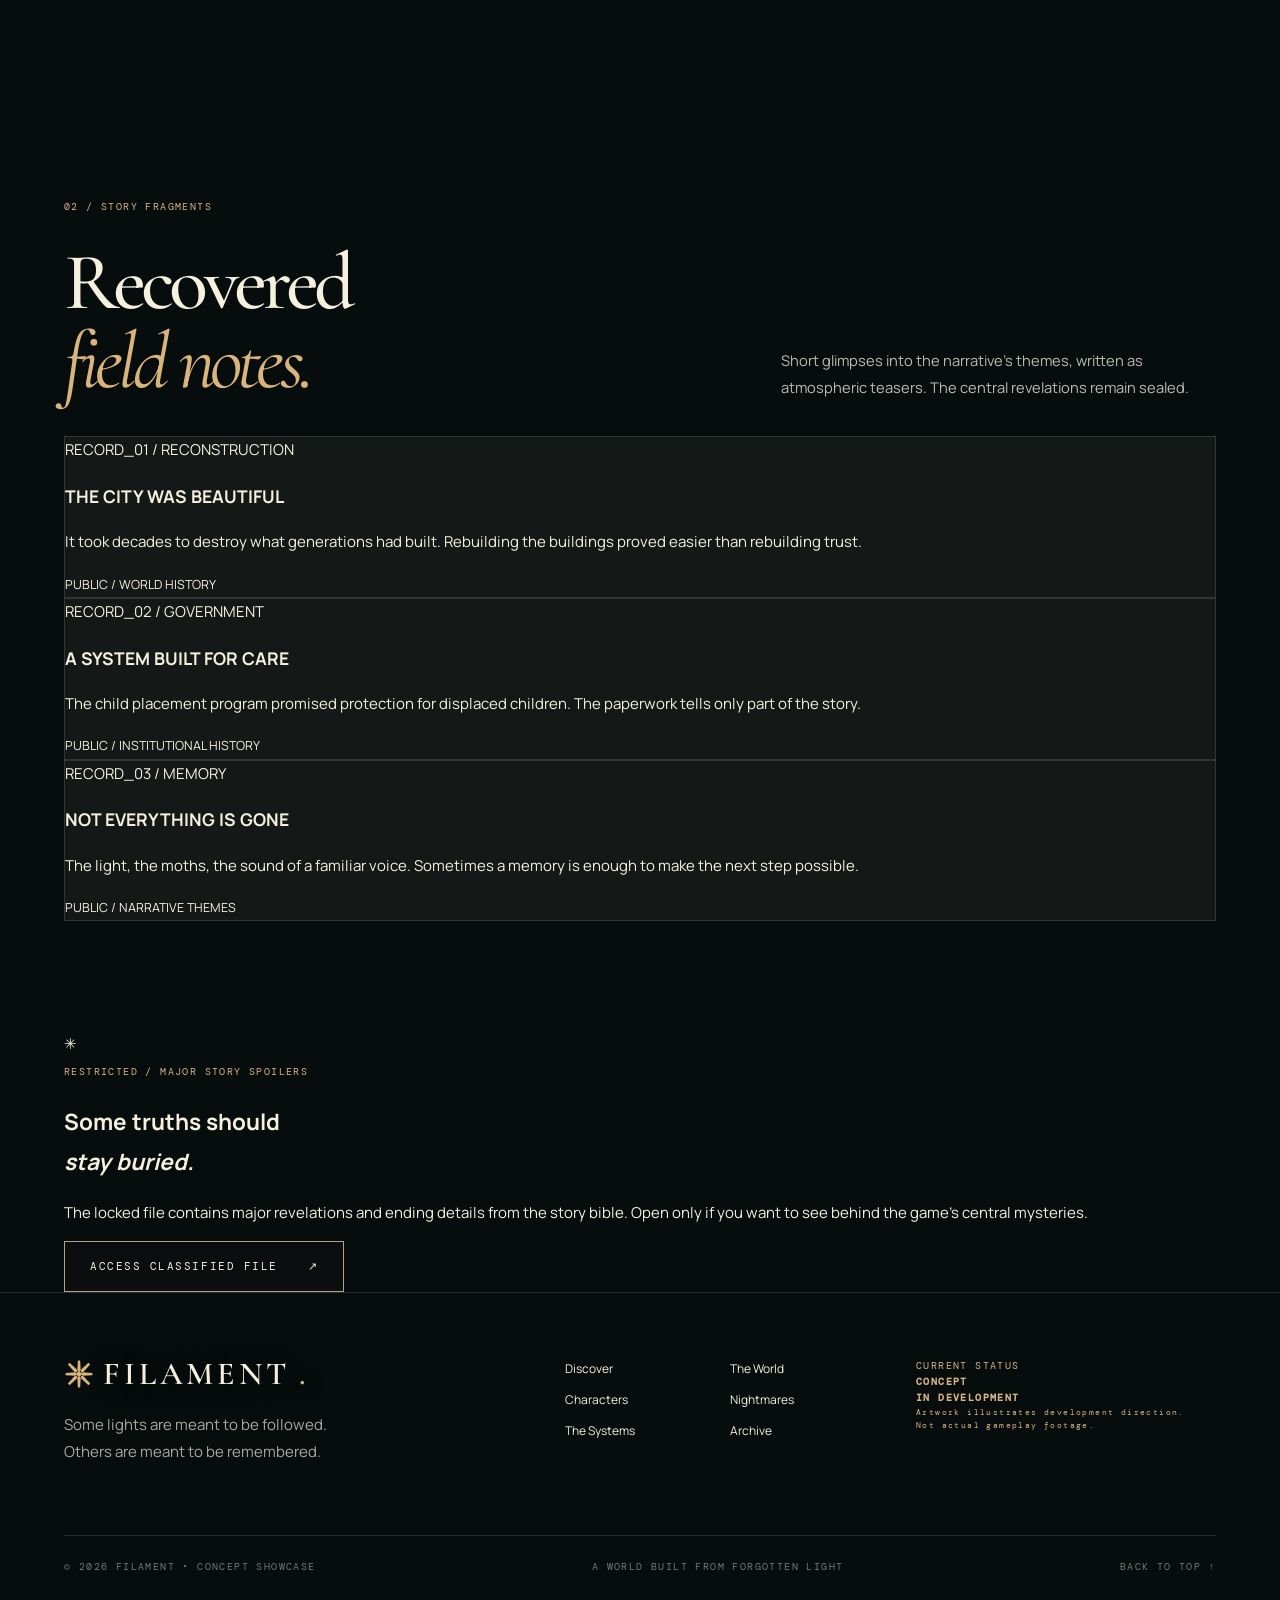
==== commit d65d7b3d: "Fix cropped character, REMEMBERS text clipping, oversized moth icon and header logo glow" ====
--- a/archive.html
+++ b/archive.html
@@ -6,7 +6,7 @@
 <link rel="preconnect" href="https://fonts.googleapis.com"/><link rel="preconnect" href="https://fonts.gstatic.com" crossorigin/>
 <link href="https://fonts.googleapis.com/css2?family=Cormorant+Garamond:wght@400;500;600;700&family=DM+Mono:wght@400;500&family=Manrope:wght@400;500;600;700;800&display=swap" rel="stylesheet"/>
 <link rel="stylesheet" href="style.css"/>
-<script src="script.js" defer></script><link rel="stylesheet" href="filament-immersive.css?v=4.1"/><link rel="stylesheet" href="filament-directors-cut.css?v=6"/><script src="filament-directors-cut.js?v=6" defer></script><link rel="stylesheet" href="filament-unified.css?v=7"><script src="filament-light.js?v=7" defer></script><link rel="stylesheet" href="filament-mobile-polish.css?v=9"><link rel="stylesheet" href="filament-layout-restored.css?v=10"><link rel="stylesheet" href="filament-structure-fix.css?v=12"></head>
+<script src="script.js" defer></script><link rel="stylesheet" href="filament-immersive.css?v=4.1"/><link rel="stylesheet" href="filament-directors-cut.css?v=6"/><script src="filament-directors-cut.js?v=6" defer></script><link rel="stylesheet" href="filament-unified.css?v=7"><script src="filament-light.js?v=7" defer></script><link rel="stylesheet" href="filament-mobile-polish.css?v=9"><link rel="stylesheet" href="filament-layout-restored.css?v=10"><link rel="stylesheet" href="filament-structure-fix.css?v=12"><link rel="stylesheet" href="filament-v13-fixes.css?v=13"></head>
 <body class="page-archive"><div class="noise" aria-hidden="true"></div><div class="scroll-meter" id="scroll-meter"></div>
 <header class="site-header"><a class="wordmark" href="index.html" aria-label="FILAMENT home"><span class="brand-mark" aria-hidden="true"><svg class="filament-logo-symbol" xmlns="http://www.w3.org/2000/svg" viewBox="0 0 32 32" width="28" height="28" focusable="false" aria-hidden="true"><g fill="#d9b47b"><path d="M14.8 1.7h2.4l.6 10.4-1.8 2.4-1.8-2.4zM14.8 30.3h2.4l.6-10.4-1.8-2.4-1.8 2.4zM1.7 14.8v2.4l10.4.6 2.4-1.8-2.4-1.8zM30.3 14.8v2.4l-10.4.6-2.4-1.8 2.4-1.8zM5.9 4.1 4.1 5.9l7 7.8 3 .4-.4-3zM26.1 27.9l1.8-1.8-7-7.8-3-.4.4 3zM26.1 4.1l1.8 1.8-7 7.8-3 .4.4-3zM5.9 27.9l-1.8-1.8 7-7.8 3-.4-.4 3z"/><circle cx="16" cy="16" r="2.5"/></g></svg></span> FILAMENT<span class="wordmark-dot">.</span></a>
 <nav class="desktop-nav" aria-label="Main navigation"><a class="nav-link " href="index.html">Discover</a><a class="nav-link " href="world.html">The World</a><a class="nav-link " href="characters.html">Characters</a><a class="nav-link " href="creatures.html">Nightmares</a><a class="nav-link " href="systems.html">The Systems</a><a class="nav-link active" href="archive.html">Archive</a></nav><div class="header-actions"><span class="header-state"><i></i> IN DEVELOPMENT</span><button class="menu-trigger" id="menu-trigger" type="button" aria-label="Open navigation" aria-expanded="false"><span></span><span></span></button></div></header>
--- a/filament-v13-fixes.css
+++ b/filament-v13-fixes.css
@@ -0,0 +1,24 @@
+
+/* FILAMENT V13 — surgical visual regression fixes */
+.site-header .wordmark .brand-mark{transform:translateY(6px)!important;filter:none!important;text-shadow:none!important}
+.site-header .wordmark .brand-mark svg,.site-header .filament-logo-symbol,.footer .brand-mark svg,.footer .filament-logo-symbol{filter:none!important;box-shadow:none!important}
+@media(max-width:700px){.site-header .wordmark .brand-mark{transform:translateY(6px)!important}}
+/* Keep original character art whole and its head visible */
+.protagonist-feature .protagonist-visual{display:flex!important;align-items:center!important;justify-content:center!important;min-height:0!important;overflow:hidden!important}
+.protagonist-feature .protagonist-visual img{width:100%!important;height:auto!important;max-height:800px!important;object-fit:contain!important;object-position:top center!important;display:block!important}
+.protagonist-feature .protagonist-visual .subject-badge{z-index:2}
+@media(min-width:951px){.protagonist-feature{align-items:start!important}.protagonist-feature .protagonist-bio{align-self:center!important}}
+/* Hero headline: prevent terminal letters being clipped */
+.hero-main .hero-title-box{overflow:visible!important;padding-right:clamp(18px,3vw,65px)!important}
+.hero-main .hero-title-box h1{width:max-content!important;max-width:100%!important;box-sizing:border-box!important;overflow:visible!important;letter-spacing:-.045em!important;font-size:clamp(58px,8.5vw,130px)!important}
+.hero-main .hero-title-box h1 em{display:inline-block!important;padding-right:.14em!important;margin-right:-.06em!important;overflow:visible!important}
+.hero-main .hero-content{overflow:visible!important}
+@media(max-width:850px){.hero-main .hero-title-box h1{width:100%!important;font-size:clamp(46px,10vw,85px)!important}}
+@media(max-width:500px){.hero-main .hero-title-box h1{font-size:clamp(42px,11vw,58px)!important;letter-spacing:-.04em!important}}
+/* No SVG may grow beyond its intentionally allocated icon */
+.moth-display .moth-visual{display:flex!important;justify-content:flex-start!important;align-items:center!important;width:64px!important;height:64px!important;max-width:64px!important;max-height:64px!important;min-height:0!important;flex:none!important;margin:16px 0 20px!important;overflow:visible!important;color:#d9b47b!important}
+.moth-display .moth-visual svg{display:block!important;width:52px!important;height:52px!important;max-width:52px!important;max-height:52px!important;min-width:0!important;min-height:0!important;flex:none!important;filter:none!important}
+.moth-display{min-width:0!important;min-height:0!important}
+.moth-display h3{margin-top:8px!important}
+.profile-icon svg,.moth-glyph svg,.system-icon svg,.tiny-star svg,.bulb-toggle-icon svg,.ticker svg{max-width:100%!important;max-height:100%!important}
+@media(max-width:700px){.moth-display .moth-visual{width:46px!important;height:46px!important}.moth-display .moth-visual svg{width:38px!important;height:38px!important}}
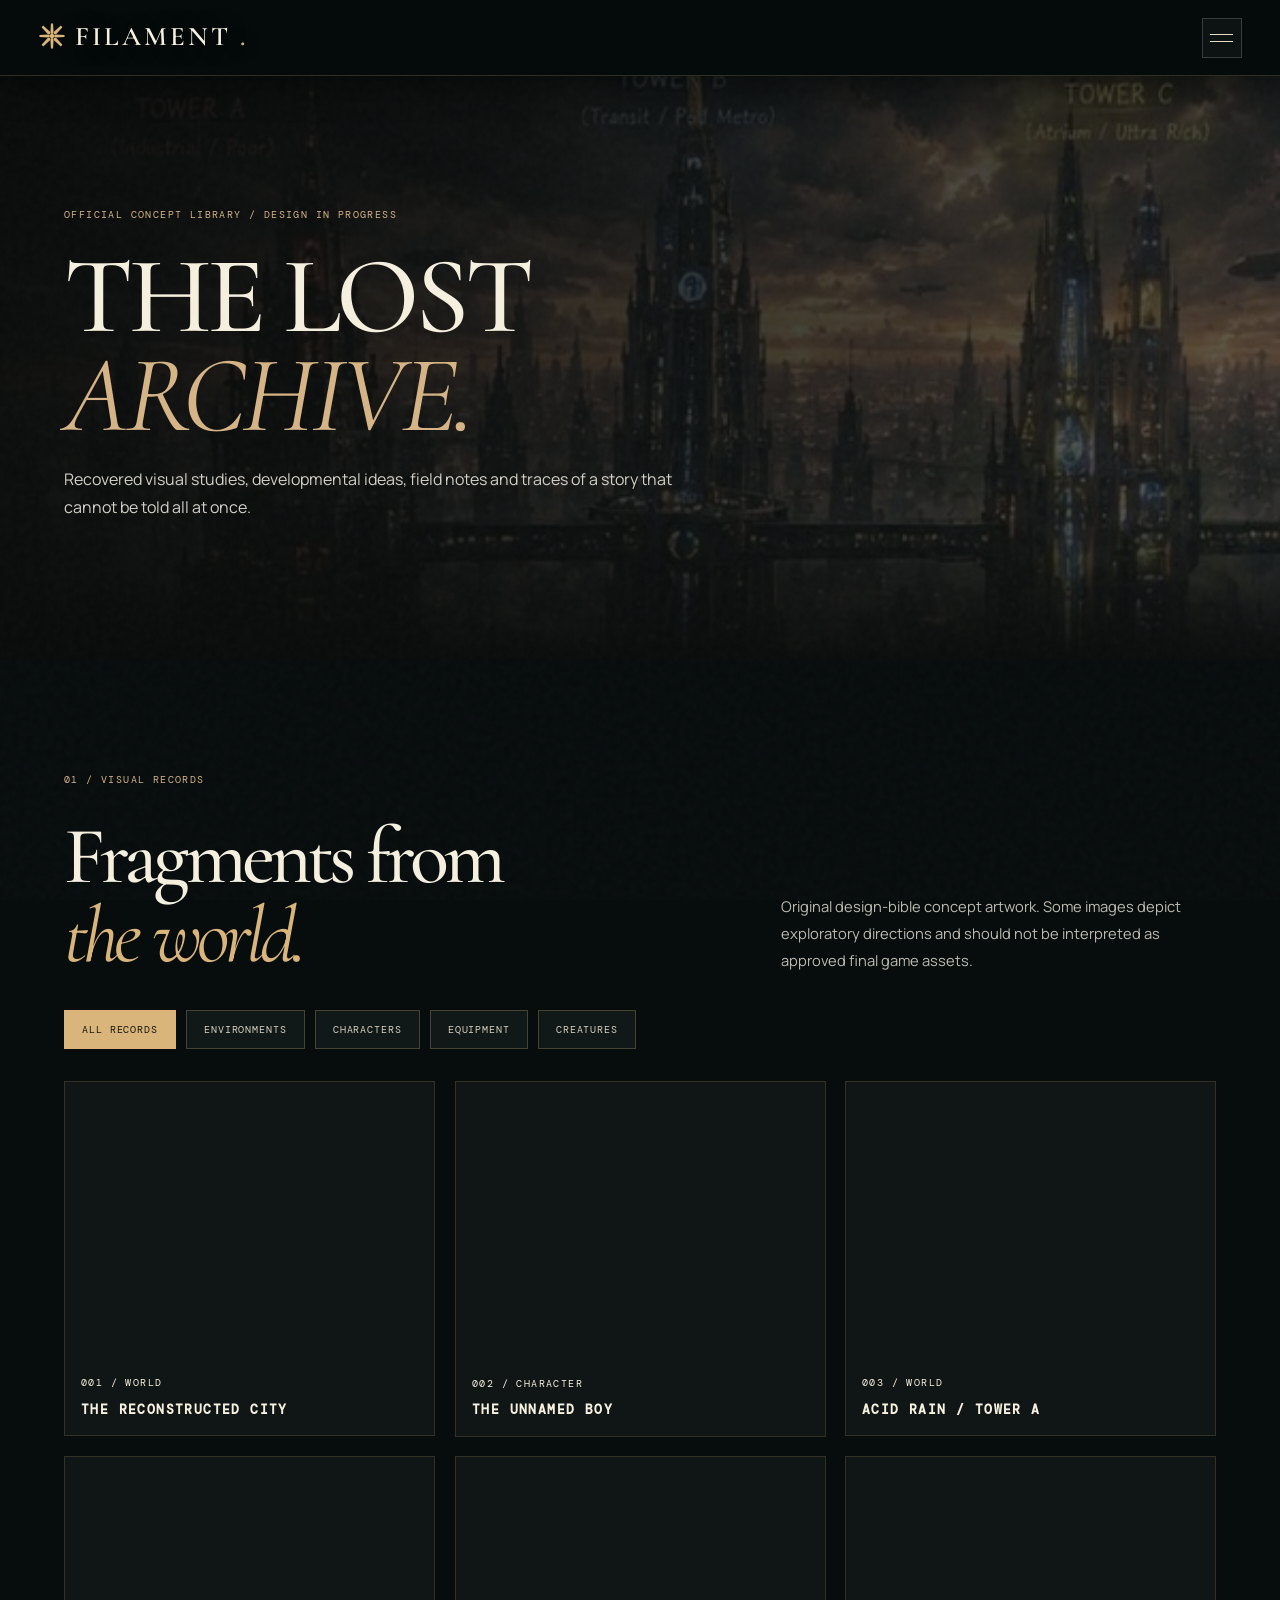
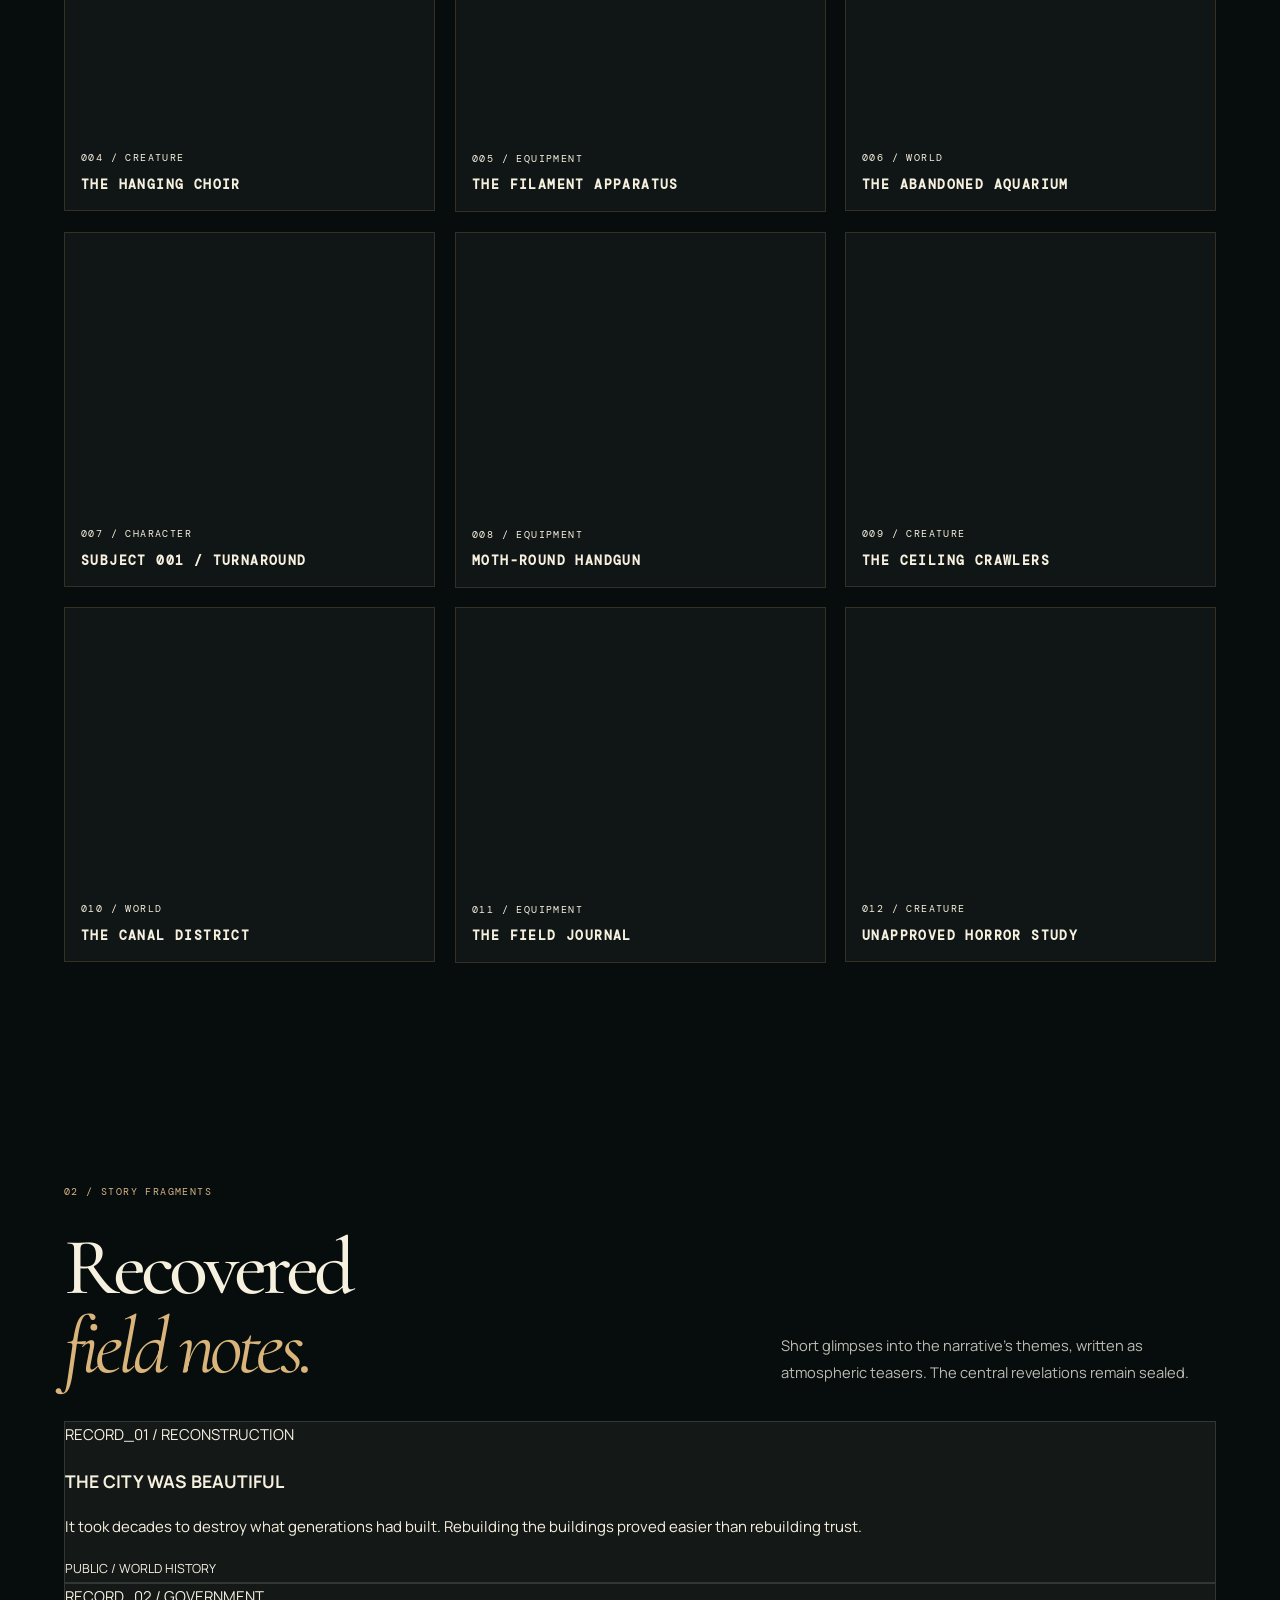
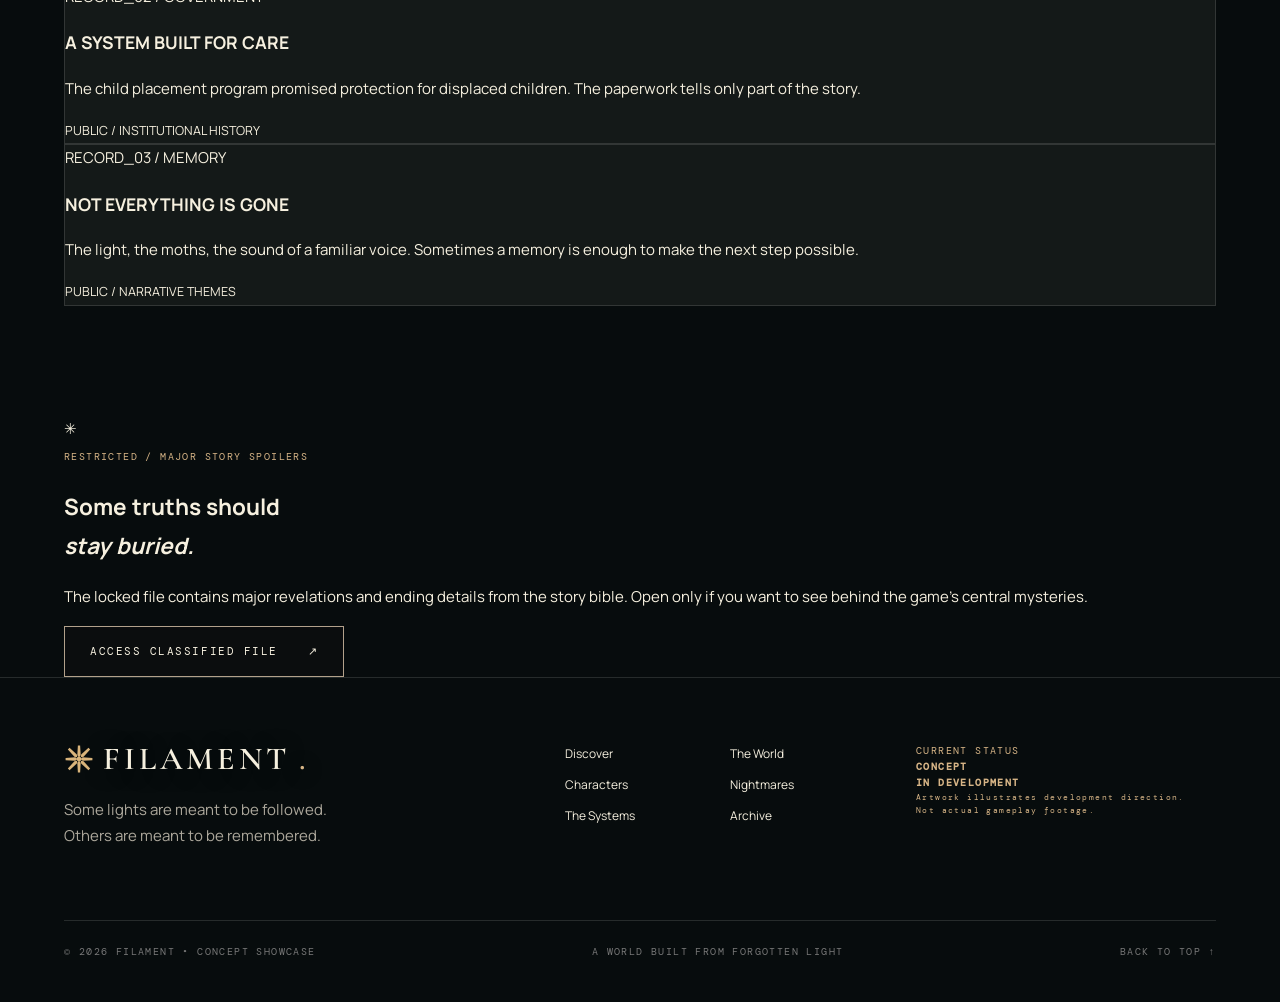
==== commit 9ab52a79: "Repair interactive layouts and light switch, remove decorative emblem outside wordmarks" ====
--- a/archive.html
+++ b/archive.html
@@ -6,7 +6,7 @@
 <link rel="preconnect" href="https://fonts.googleapis.com"/><link rel="preconnect" href="https://fonts.gstatic.com" crossorigin/>
 <link href="https://fonts.googleapis.com/css2?family=Cormorant+Garamond:wght@400;500;600;700&family=DM+Mono:wght@400;500&family=Manrope:wght@400;500;600;700;800&display=swap" rel="stylesheet"/>
 <link rel="stylesheet" href="style.css"/>
-<script src="script.js" defer></script><link rel="stylesheet" href="filament-immersive.css?v=4.1"/><link rel="stylesheet" href="filament-directors-cut.css?v=6"/><script src="filament-directors-cut.js?v=6" defer></script><link rel="stylesheet" href="filament-unified.css?v=7"><script src="filament-light.js?v=7" defer></script><link rel="stylesheet" href="filament-mobile-polish.css?v=9"><link rel="stylesheet" href="filament-layout-restored.css?v=10"><link rel="stylesheet" href="filament-structure-fix.css?v=12"><link rel="stylesheet" href="filament-v13-fixes.css?v=13"></head>
+<script src="script.js" defer></script><link rel="stylesheet" href="filament-immersive.css?v=4.1"/><link rel="stylesheet" href="filament-directors-cut.css?v=6"/><script src="filament-directors-cut.js?v=6" defer></script><link rel="stylesheet" href="filament-unified.css?v=7"><script src="filament-light.js?v=7" defer></script><link rel="stylesheet" href="filament-mobile-polish.css?v=9"><link rel="stylesheet" href="filament-layout-restored.css?v=10"><link rel="stylesheet" href="filament-structure-fix.css?v=12"><link rel="stylesheet" href="filament-v13-fixes.css?v=14"><link rel="stylesheet" href="filament-consistency.css?v=15"><link rel="stylesheet" href="filament-icon-cleanup.css?v=15"></head>
 <body class="page-archive"><div class="noise" aria-hidden="true"></div><div class="scroll-meter" id="scroll-meter"></div>
 <header class="site-header"><a class="wordmark" href="index.html" aria-label="FILAMENT home"><span class="brand-mark" aria-hidden="true"><svg class="filament-logo-symbol" xmlns="http://www.w3.org/2000/svg" viewBox="0 0 32 32" width="28" height="28" focusable="false" aria-hidden="true"><g fill="#d9b47b"><path d="M14.8 1.7h2.4l.6 10.4-1.8 2.4-1.8-2.4zM14.8 30.3h2.4l.6-10.4-1.8-2.4-1.8 2.4zM1.7 14.8v2.4l10.4.6 2.4-1.8-2.4-1.8zM30.3 14.8v2.4l-10.4.6-2.4-1.8 2.4-1.8zM5.9 4.1 4.1 5.9l7 7.8 3 .4-.4-3zM26.1 27.9l1.8-1.8-7-7.8-3-.4.4 3zM26.1 4.1l1.8 1.8-7 7.8-3 .4.4-3zM5.9 27.9l-1.8-1.8 7-7.8 3-.4-.4 3z"/><circle cx="16" cy="16" r="2.5"/></g></svg></span> FILAMENT<span class="wordmark-dot">.</span></a>
 <nav class="desktop-nav" aria-label="Main navigation"><a class="nav-link " href="index.html">Discover</a><a class="nav-link " href="world.html">The World</a><a class="nav-link " href="characters.html">Characters</a><a class="nav-link " href="creatures.html">Nightmares</a><a class="nav-link " href="systems.html">The Systems</a><a class="nav-link active" href="archive.html">Archive</a></nav><div class="header-actions"><span class="header-state"><i></i> IN DEVELOPMENT</span><button class="menu-trigger" id="menu-trigger" type="button" aria-label="Open navigation" aria-expanded="false"><span></span><span></span></button></div></header>
--- a/filament-v13-fixes.css
+++ b/filament-v13-fixes.css
@@ -22,3 +22,17 @@
 .moth-display h3{margin-top:8px!important}
 .profile-icon svg,.moth-glyph svg,.system-icon svg,.tiny-star svg,.bulb-toggle-icon svg,.ticker svg{max-width:100%!important;max-height:100%!important}
 @media(max-width:700px){.moth-display .moth-visual{width:46px!important;height:46px!important}.moth-display .moth-visual svg{width:38px!important;height:38px!important}}
+
+/* V14 / final optical baseline and reliable light state */
+.site-header .wordmark .brand-mark{transform:translateY(0px)!important;align-self:center!important}
+.site-header .wordmark .filament-logo-symbol{filter:none!important}
+@media(max-width:700px){.site-header .wordmark .brand-mark{transform:translateY(0px)!important}}
+#bulb-toggle{position:relative!important;z-index:35!important;pointer-events:auto!important;cursor:pointer!important;touch-action:manipulation!important}
+body.light-off .hero-main .hero-scene{filter:brightness(.12) saturate(.4)!important;transition:filter .45s ease!important}
+body.light-off .hero-main .hero-glow,body.light-off .filament-depth{opacity:0!important;visibility:hidden!important}
+body.light-off .hero-main .hero-vignette{background:linear-gradient(90deg,#000d,#000b),linear-gradient(0deg,#000b,transparent)!important}
+body:not(.light-off) .hero-main .hero-scene{filter:brightness(.72) saturate(.78) contrast(1.1)!important;transition:filter .45s ease!important}
+body.light-off #bulb-toggle{border-color:#5b625a!important;color:#9ea29a!important}
+body.light-off #bulb-toggle .switch{background:#454c4a!important}
+body.light-off #bulb-toggle .switch i{transform:translateX(0)!important}
+body:not(.light-off) #bulb-toggle .switch i{transform:translateX(14px)!important}
--- a/filament-consistency.css
+++ b/filament-consistency.css
@@ -0,0 +1,36 @@
+
+/* FILAMENT / CONSISTENCY PASS */
+.tower-selector{display:grid!important;grid-template-columns:repeat(3,minmax(0,1fr))!important;gap:10px!important;width:100%!important;margin:25px 0 0!important}
+.tower-tab{display:flex!important;align-items:center!important;gap:12px!important;padding:18px!important;white-space:normal!important;text-align:left!important;min-height:65px!important;border:1px solid #d9b47b40!important;background:#101717!important;color:#d8d6ca!important}
+.tower-tab.selected{background:#2a2d23!important;border-color:#d9b47b!important;color:#e6c18a!important}
+.tower-detail{display:grid!important;grid-template-columns:minmax(0,1.16fr) minmax(0,.84fr)!important;gap:0!important;margin-top:20px!important;min-height:0!important;border:1px solid #d9b47b2b!important;overflow:hidden!important}
+.tower-detail-art{position:relative!important;min-height:470px!important;overflow:hidden!important;background:#101515}
+.tower-detail-art img{width:100%!important;height:100%!important;min-height:470px!important;object-fit:cover!important;position:absolute!important;inset:0!important}
+.tower-detail-art>span{position:absolute!important;bottom:18px!important;left:20px!important;z-index:5!important;background:#07100ee0!important;padding:10px 12px!important;color:#e3c18c!important;font:10px 'DM Mono',monospace!important}
+.tower-detail-text{display:flex!important;flex-direction:column!important;align-items:flex-start!important;justify-content:center!important;gap:18px!important;padding:clamp(26px,4vw,55px)!important;min-width:0!important}
+.tower-detail-text h3{font:500 clamp(38px,4vw,70px)/.98 'Cormorant Garamond',serif!important;margin:0!important}
+.tower-detail-text p{font-size:15px!important;line-height:1.85!important;margin:0!important}
+.image-story{display:grid!important;grid-template-columns:minmax(0,1fr) minmax(0,1fr)!important;gap:clamp(25px,5vw,85px)!important;align-items:center!important}
+.image-story img{width:100%!important;height:auto!important;max-height:680px!important;object-fit:cover!important}
+.image-story-text{display:flex!important;flex-direction:column!important;gap:20px!important;min-width:0!important}
+.image-story-text p{line-height:1.9!important}
+.archive-controls{display:flex!important;flex-wrap:wrap!important;gap:10px!important;margin:24px 0 32px!important}
+.archive-controls .filter-btn{background:#111918!important;border:1px solid #d9b47b45!important;color:#d8cfc0!important;padding:12px 17px!important;font:10px 'DM Mono',monospace!important;letter-spacing:.09em!important;cursor:pointer!important}
+.archive-controls .filter-btn.active,.archive-controls .filter-btn.selected{color:#17180d!important;background:#d9b47b!important}
+.archive-grid{display:grid!important;grid-template-columns:repeat(3,minmax(0,1fr))!important;gap:20px!important;align-items:start!important}
+.archive-item{min-width:0!important;margin:0!important;border:1px solid #d9b47b2c!important;overflow:hidden!important;background:#101515}
+.archive-item[hidden]{display:none!important}
+.archive-item img{display:block!important;width:100%!important;aspect-ratio:4/3!important;height:auto!important;object-fit:cover!important}
+.archive-item figcaption{display:flex!important;flex-direction:column!important;gap:8px!important;padding:16px!important;min-width:0!important}
+.archive-item figcaption strong{font-size:13px!important;line-height:1.5!important}
+.armory-grid{display:grid!important;grid-template-columns:repeat(2,minmax(0,1fr))!important;gap:22px!important}
+.armory-grid figure{margin:0!important;min-width:0!important}
+.armory-grid img{display:block!important;width:100%!important;height:auto!important;max-height:600px!important;object-fit:contain!important;border:1px solid #d9b47b24!important}
+.armory-grid figcaption{display:flex!important;justify-content:space-between!important;gap:10px!important;flex-wrap:wrap!important;font:10px 'DM Mono',monospace!important;padding:12px 0!important}
+.difficulty-strip{display:grid!important;grid-template-columns:minmax(0,1fr) minmax(0,1fr)!important;gap:18px!important;align-items:center!important;padding:30px!important;border:1px solid #d9b47b30!important}
+.difficulty-strip>p{grid-column:1/-1!important}
+.difficulty-options{display:flex!important;flex-wrap:wrap!important;gap:7px!important}
+.difficulty-options span{padding:8px 12px!important;border:1px solid #d9b47b40!important;font:10px 'DM Mono',monospace!important}
+.difficulty-options .selected{background:#d9b47b!important;color:#111!important}
+@media(max-width:900px){.tower-detail,.image-story,.difficulty-strip{grid-template-columns:1fr!important}.tower-detail-art,.tower-detail-art img{min-height:360px!important}.archive-grid{grid-template-columns:repeat(2,minmax(0,1fr))!important}}
+@media(max-width:600px){.tower-selector{grid-template-columns:1fr!important}.tower-tab{min-height:52px!important}.tower-detail-art,.tower-detail-art img{min-height:260px!important}.tower-detail-text{padding:26px!important}.archive-grid,.armory-grid{grid-template-columns:1fr!important}.difficulty-strip{padding:22px!important}}
--- a/filament-icon-cleanup.css
+++ b/filament-icon-cleanup.css
@@ -0,0 +1,13 @@
+/* FILAMENT v15: keep emblem exclusively inside wordmarks. */
+.site-header .wordmark .brand-mark{transform:translateY(1px)!important}
+.site-header .filament-logo-symbol,.footer-wordmark .filament-logo-symbol{filter:none!important}
+.hero-main .tiny-star{display:inline-block!important;width:16px!important;height:1px!important;margin:0 8px 4px 0!important;background:#d9b47b!important;vertical-align:middle!important}
+.ticker b{display:inline-flex!important;align-items:center!important;justify-content:center!important;width:5px!important;height:5px!important;min-width:5px!important;border-radius:50%!important;background:#443420!important;vertical-align:middle!important;margin:0 15px!important}
+.system-icon{display:inline-flex!important;width:42px!important;height:42px!important;align-items:center!important;justify-content:center!important;font:10px 'DM Mono',monospace!important;letter-spacing:.1em!important;color:#ddb985!important;border:1px solid #d9b47b60!important;border-radius:50%!important;background:#d9b47b0c!important}
+.bulb-toggle-icon{display:inline-flex!important;width:13px!important;height:13px!important;border-radius:50%!important;background:#d9b47b!important;box-shadow:0 0 10px #d9b47b44!important}
+body.light-off .bulb-toggle-icon{background:#777!important;box-shadow:none!important}
+.profile-card .profile-icon{display:inline-flex!important;align-items:center!important;justify-content:center!important;width:35px!important;height:35px!important;font:10px 'DM Mono',monospace!important;border:1px solid #c6ab7970!important;border-radius:50%!important;color:#d9b47b!important;background:#d9b47b0c!important}
+.moth-button .moth-glyph{display:flex!important;align-items:center!important;justify-content:center!important;width:25px!important;height:25px!important;flex:none!important;border:1px solid #d9b47b72!important;border-radius:100%!important;background:#d9b47b13!important;color:#e0bd8c!important;font:11px 'DM Mono',monospace!important}
+.moth-display .moth-visual{display:block!important;width:108px!important;height:88px!important;max-width:108px!important;max-height:88px!important;min-height:0!important;flex:none!important;background:linear-gradient(120deg,#0c1612aa,#203a2e55),url('assets/gear-moths.webp') center/cover!important;border:1px solid #d9b47b44!important;border-radius:3px!important;overflow:hidden!important;margin:22px 0!important;font-size:0!important;color:transparent!important}
+.moth-display .moth-visual::after{content:'SPECIMEN';display:block;position:relative;top:64px;left:8px;width:max-content;font:8px 'DM Mono',monospace;letter-spacing:.1em;color:#f3dfb8;background:#0a100dbb;padding:2px 4px}
+@media(max-width:700px){.site-header .wordmark .brand-mark{transform:translateY(1px)!important}.moth-display .moth-visual{width:96px!important;height:75px!important;max-width:96px!important;max-height:75px!important}.moth-display .moth-visual::after{top:52px}}
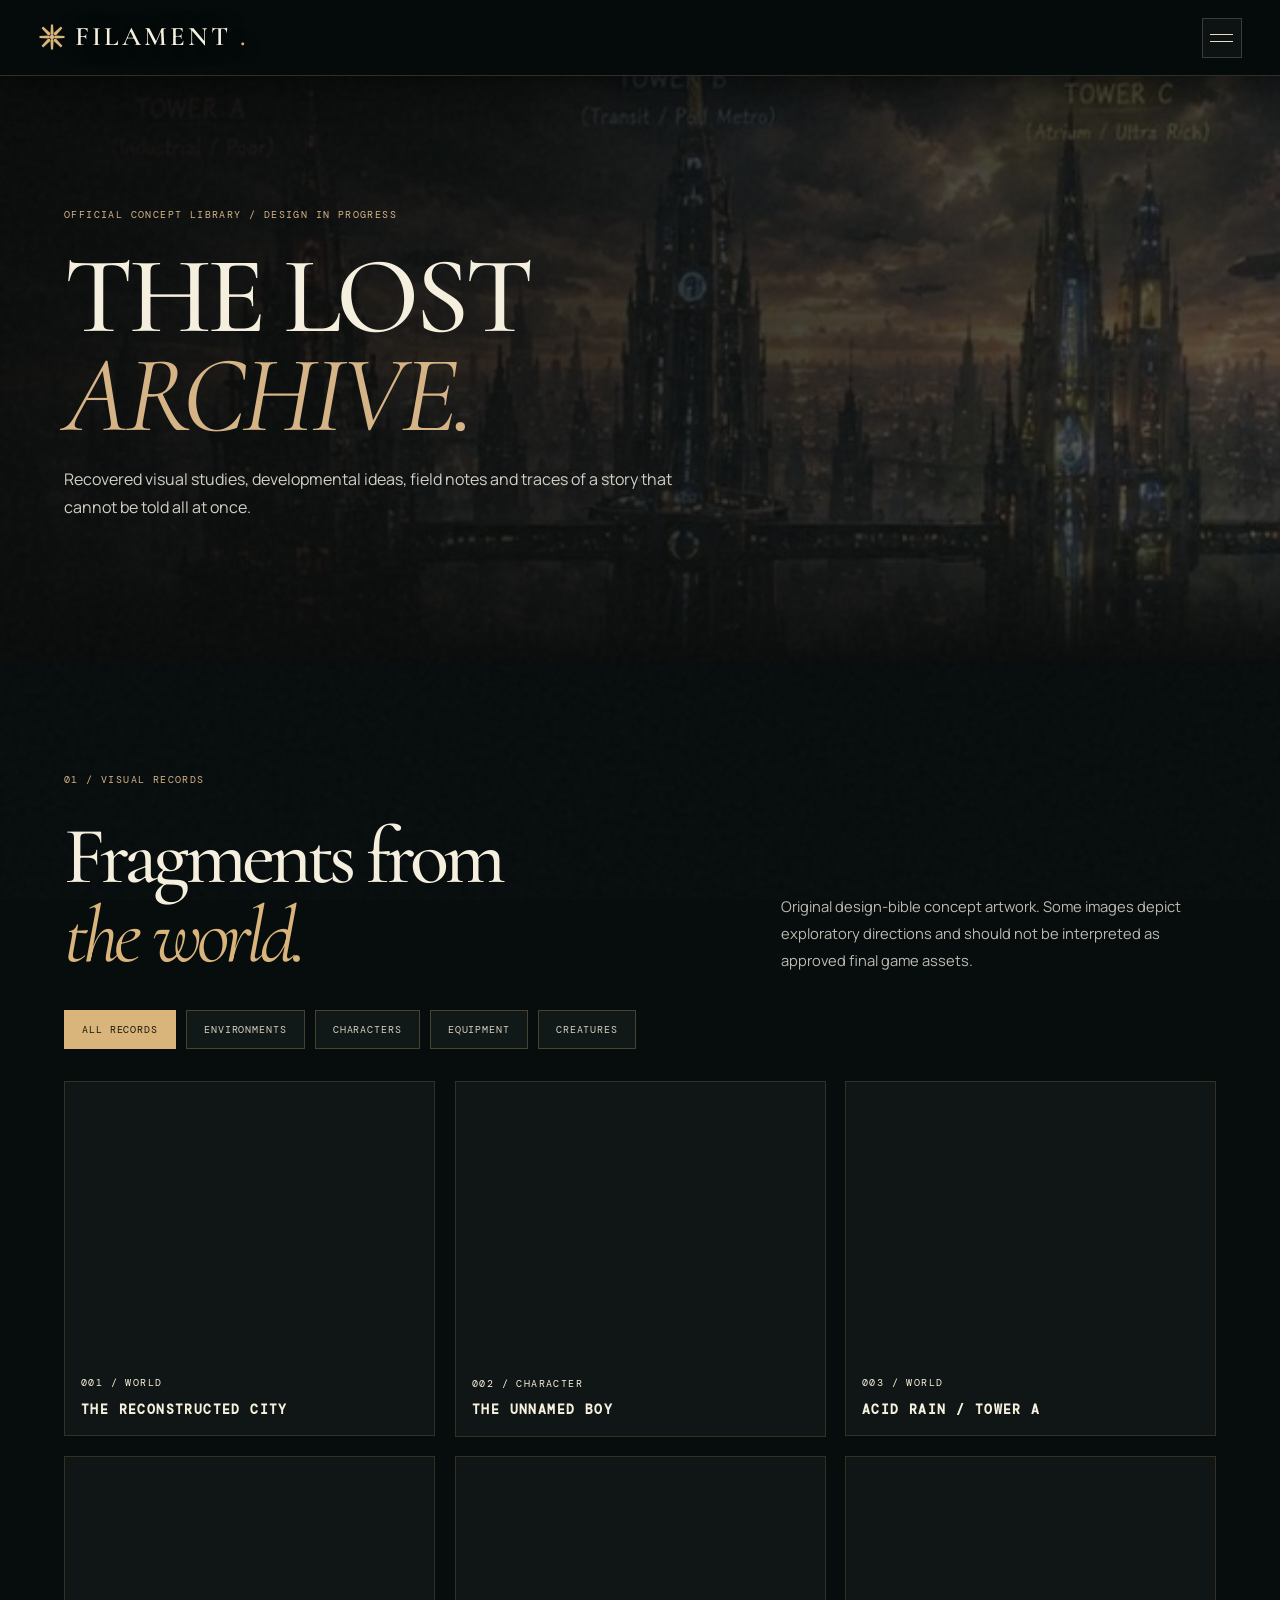
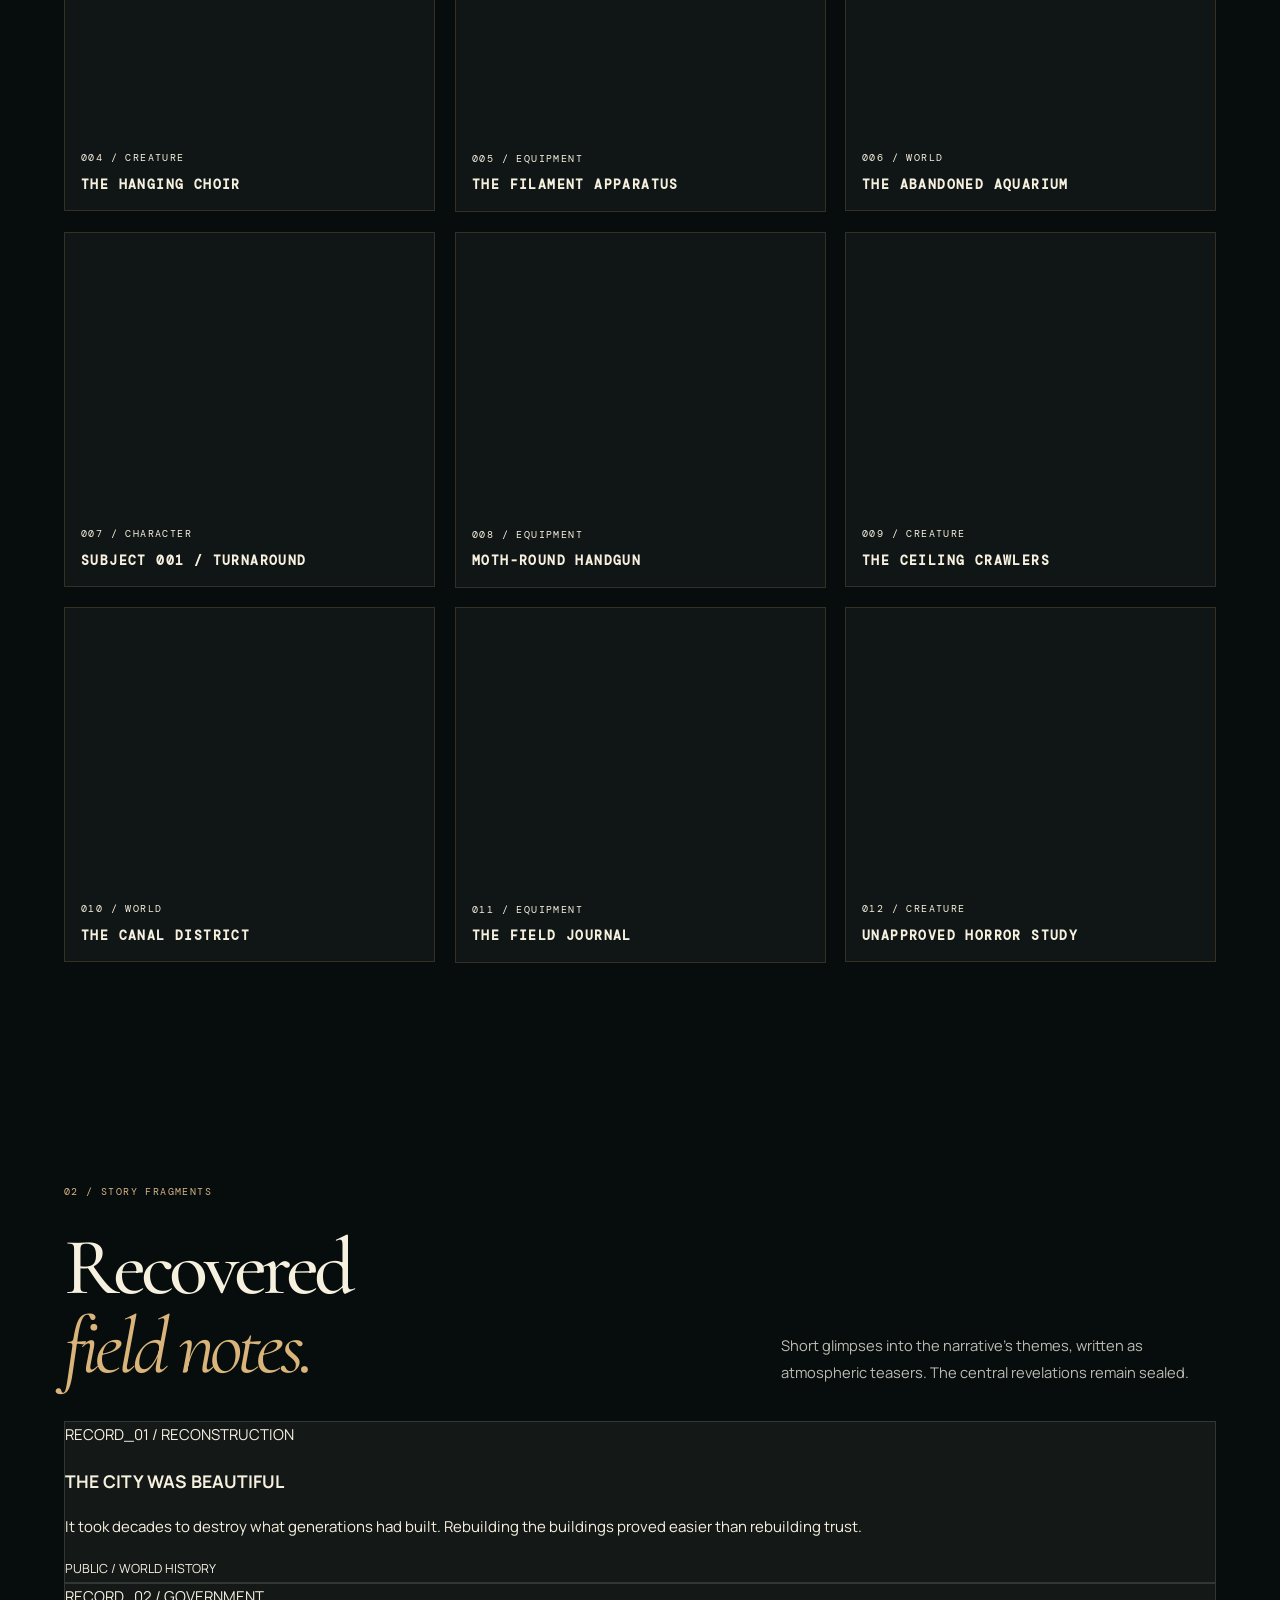
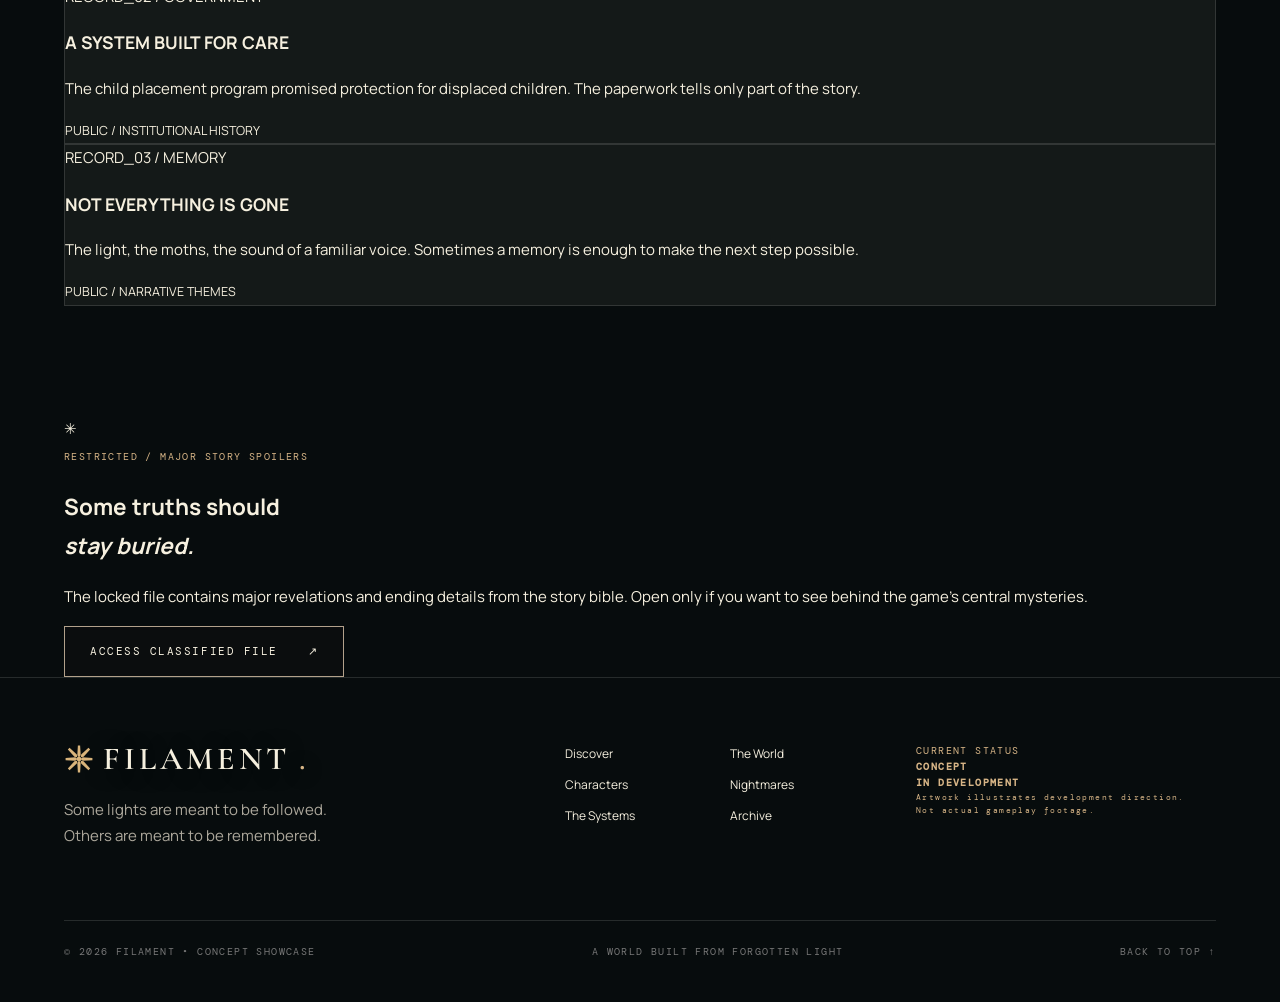
==== commit ac928efb: "Repair white controls and power console, restore balanced system cards, refine header emblem baselin" ====
--- a/archive.html
+++ b/archive.html
@@ -6,7 +6,7 @@
 <link rel="preconnect" href="https://fonts.googleapis.com"/><link rel="preconnect" href="https://fonts.gstatic.com" crossorigin/>
 <link href="https://fonts.googleapis.com/css2?family=Cormorant+Garamond:wght@400;500;600;700&family=DM+Mono:wght@400;500&family=Manrope:wght@400;500;600;700;800&display=swap" rel="stylesheet"/>
 <link rel="stylesheet" href="style.css"/>
-<script src="script.js" defer></script><link rel="stylesheet" href="filament-immersive.css?v=4.1"/><link rel="stylesheet" href="filament-directors-cut.css?v=6"/><script src="filament-directors-cut.js?v=6" defer></script><link rel="stylesheet" href="filament-unified.css?v=7"><script src="filament-light.js?v=7" defer></script><link rel="stylesheet" href="filament-mobile-polish.css?v=9"><link rel="stylesheet" href="filament-layout-restored.css?v=10"><link rel="stylesheet" href="filament-structure-fix.css?v=12"><link rel="stylesheet" href="filament-v13-fixes.css?v=14"><link rel="stylesheet" href="filament-consistency.css?v=15"><link rel="stylesheet" href="filament-icon-cleanup.css?v=15"></head>
+<script src="script.js" defer></script><link rel="stylesheet" href="filament-immersive.css?v=4.1"/><link rel="stylesheet" href="filament-directors-cut.css?v=6"/><script src="filament-directors-cut.js?v=6" defer></script><link rel="stylesheet" href="filament-unified.css?v=7"><script src="filament-light.js?v=7" defer></script><link rel="stylesheet" href="filament-mobile-polish.css?v=9"><link rel="stylesheet" href="filament-layout-restored.css?v=10"><link rel="stylesheet" href="filament-structure-fix.css?v=12"><link rel="stylesheet" href="filament-v13-fixes.css?v=14"><link rel="stylesheet" href="filament-consistency.css?v=15"><link rel="stylesheet" href="filament-icon-cleanup.css?v=15"><link rel="stylesheet" href="filament-component-repair.css?v=16"></head>
 <body class="page-archive"><div class="noise" aria-hidden="true"></div><div class="scroll-meter" id="scroll-meter"></div>
 <header class="site-header"><a class="wordmark" href="index.html" aria-label="FILAMENT home"><span class="brand-mark" aria-hidden="true"><svg class="filament-logo-symbol" xmlns="http://www.w3.org/2000/svg" viewBox="0 0 32 32" width="28" height="28" focusable="false" aria-hidden="true"><g fill="#d9b47b"><path d="M14.8 1.7h2.4l.6 10.4-1.8 2.4-1.8-2.4zM14.8 30.3h2.4l.6-10.4-1.8-2.4-1.8 2.4zM1.7 14.8v2.4l10.4.6 2.4-1.8-2.4-1.8zM30.3 14.8v2.4l-10.4.6-2.4-1.8 2.4-1.8zM5.9 4.1 4.1 5.9l7 7.8 3 .4-.4-3zM26.1 27.9l1.8-1.8-7-7.8-3-.4.4 3zM26.1 4.1l1.8 1.8-7 7.8-3 .4.4-3zM5.9 27.9l-1.8-1.8 7-7.8 3-.4-.4 3z"/><circle cx="16" cy="16" r="2.5"/></g></svg></span> FILAMENT<span class="wordmark-dot">.</span></a>
 <nav class="desktop-nav" aria-label="Main navigation"><a class="nav-link " href="index.html">Discover</a><a class="nav-link " href="world.html">The World</a><a class="nav-link " href="characters.html">Characters</a><a class="nav-link " href="creatures.html">Nightmares</a><a class="nav-link " href="systems.html">The Systems</a><a class="nav-link active" href="archive.html">Archive</a></nav><div class="header-actions"><span class="header-state"><i></i> IN DEVELOPMENT</span><button class="menu-trigger" id="menu-trigger" type="button" aria-label="Open navigation" aria-expanded="false"><span></span><span></span></button></div></header>
--- a/filament-component-repair.css
+++ b/filament-component-repair.css
@@ -0,0 +1,31 @@
+
+/* FILAMENT / component repair v16: no browser-default white controls */
+.system-home .systems-grid{display:grid!important;grid-template-columns:repeat(3,minmax(0,1fr))!important;gap:18px!important;align-items:stretch!important;margin-top:38px!important}
+.system-home .system-card{box-sizing:border-box!important;min-width:0!important;min-height:330px!important;display:flex!important;flex-direction:column!important;align-items:flex-start!important;gap:18px!important;padding:clamp(25px,2.6vw,42px)!important;background:linear-gradient(145deg,#17201e,#0d1212)!important;border:1px solid #d9b47b35!important;color:#f0eadc!important;transition:transform .25s,border-color .25s!important;overflow:hidden!important}
+.system-home .system-card:hover{transform:translateY(-4px)!important;border-color:#d9b47b99!important}
+.system-home .system-card .system-icon{width:45px!important;height:45px!important;flex:0 0 45px!important;margin:0!important}
+.system-home .system-card .card-index{font:10px 'DM Mono',monospace!important;letter-spacing:.12em!important;color:#c4a776!important;display:block!important}
+.system-home .system-card h3{font:600 clamp(17px,1.4vw,23px)/1.3 Manrope,sans-serif!important;margin:0!important}
+.system-home .system-card p{font:14px/1.85 Manrope,sans-serif!important;color:#bcbab1!important;margin:0!important}
+.system-home .system-card .text-link{margin-top:auto!important;color:#d9b47b!important;font:10px 'DM Mono',monospace!important;letter-spacing:.08em!important}
+.power-console{display:grid!important;grid-template-columns:minmax(0,1fr) minmax(0,1fr)!important;gap:0!important;align-items:stretch!important;min-width:0!important;border:1px solid #d9b47b36!important;background:#111917!important;margin-top:30px!important}
+.power-art{position:relative!important;min-width:0!important;min-height:540px!important;overflow:hidden!important;background:#101513!important}
+.power-art img{display:block!important;width:100%!important;height:100%!important;min-height:540px!important;object-fit:cover!important}
+.power-overlay{position:absolute!important;bottom:16px!important;left:16px!important;right:16px!important;font:10px 'DM Mono',monospace!important;letter-spacing:.1em!important;color:#e8cf9e!important;background:#07110edb!important;padding:10px!important}
+.power-interface{display:flex!important;flex-direction:column!important;align-items:stretch!important;gap:22px!important;min-width:0!important;padding:clamp(24px,4vw,65px)!important;background:linear-gradient(140deg,#17211c,#0c1412)!important}
+.console-top,.console-indicators{display:flex!important;flex-wrap:wrap!important;justify-content:space-between!important;gap:12px!important;color:#c4b79b!important;font:10px/1.5 'DM Mono',monospace!important}
+.charge-readout{display:flex!important;gap:12px!important;align-items:center!important}
+.charge-readout #charge-number{font:500 clamp(72px,8vw,130px)/1 'Cormorant Garamond',serif!important;color:#eadcc1!important}
+.charge-readout small{font:11px/1.5 'DM Mono',monospace!important;color:#c6b68e!important}
+.battery-track{height:11px!important;width:100%!important;border:1px solid #b7ae8a66!important;background:#030908!important;overflow:hidden!important}
+.battery-fill{height:100%!important;width:24%;background:linear-gradient(90deg,#a38e5b,#e7d3a0)!important;transition:width .3s!important}
+.crank-button{display:flex!important;align-items:center!important;justify-content:center!important;flex-wrap:wrap!important;gap:10px!important;width:100%!important;max-width:100%!important;min-height:58px!important;padding:16px 18px!important;white-space:normal!important;border:1px solid #d7b981!important;border-radius:2px!important;background:#d2b37c!important;color:#151713!important;box-shadow:none!important;text-shadow:none!important;cursor:pointer!important;font:700 12px/1.4 Manrope,sans-serif!important;letter-spacing:.06em!important;transition:background .2s,transform .2s!important}
+.crank-button:hover,.crank-button:focus-visible{background:#f0d39d!important;transform:translateY(-2px)!important}
+.crank-button small{flex-basis:100%!important;text-align:center!important;color:#323126!important;font:9px/1.5 'DM Mono',monospace!important;letter-spacing:.07em!important}
+.crank-icon{font-size:21px!important;line-height:1!important}
+.console-hint{font:12px/1.75 Manrope,sans-serif!important;color:#aaa99a!important;margin:0!important}
+button.filter-btn,button.tower-tab,button.moth-button{appearance:none!important;-webkit-appearance:none!important}
+button:focus-visible,a:focus-visible{outline:2px solid #e4c78a!important;outline-offset:3px!important}
+.site-header .wordmark .brand-mark{transform:translateY(2px)!important}
+@media(max-width:960px){.system-home .systems-grid{grid-template-columns:repeat(2,minmax(0,1fr))!important}.power-console{grid-template-columns:1fr!important}.power-art,.power-art img{min-height:390px!important;height:390px!important}}
+@media(max-width:640px){.system-home .systems-grid{grid-template-columns:1fr!important;gap:12px!important}.system-home .system-card{min-height:0!important;padding:25px!important}.power-art,.power-art img{height:290px!important;min-height:290px!important}.power-interface{padding:25px!important;gap:18px!important}.crank-button{padding:15px 12px!important}.site-header .wordmark .brand-mark{transform:translateY(2px)!important}}
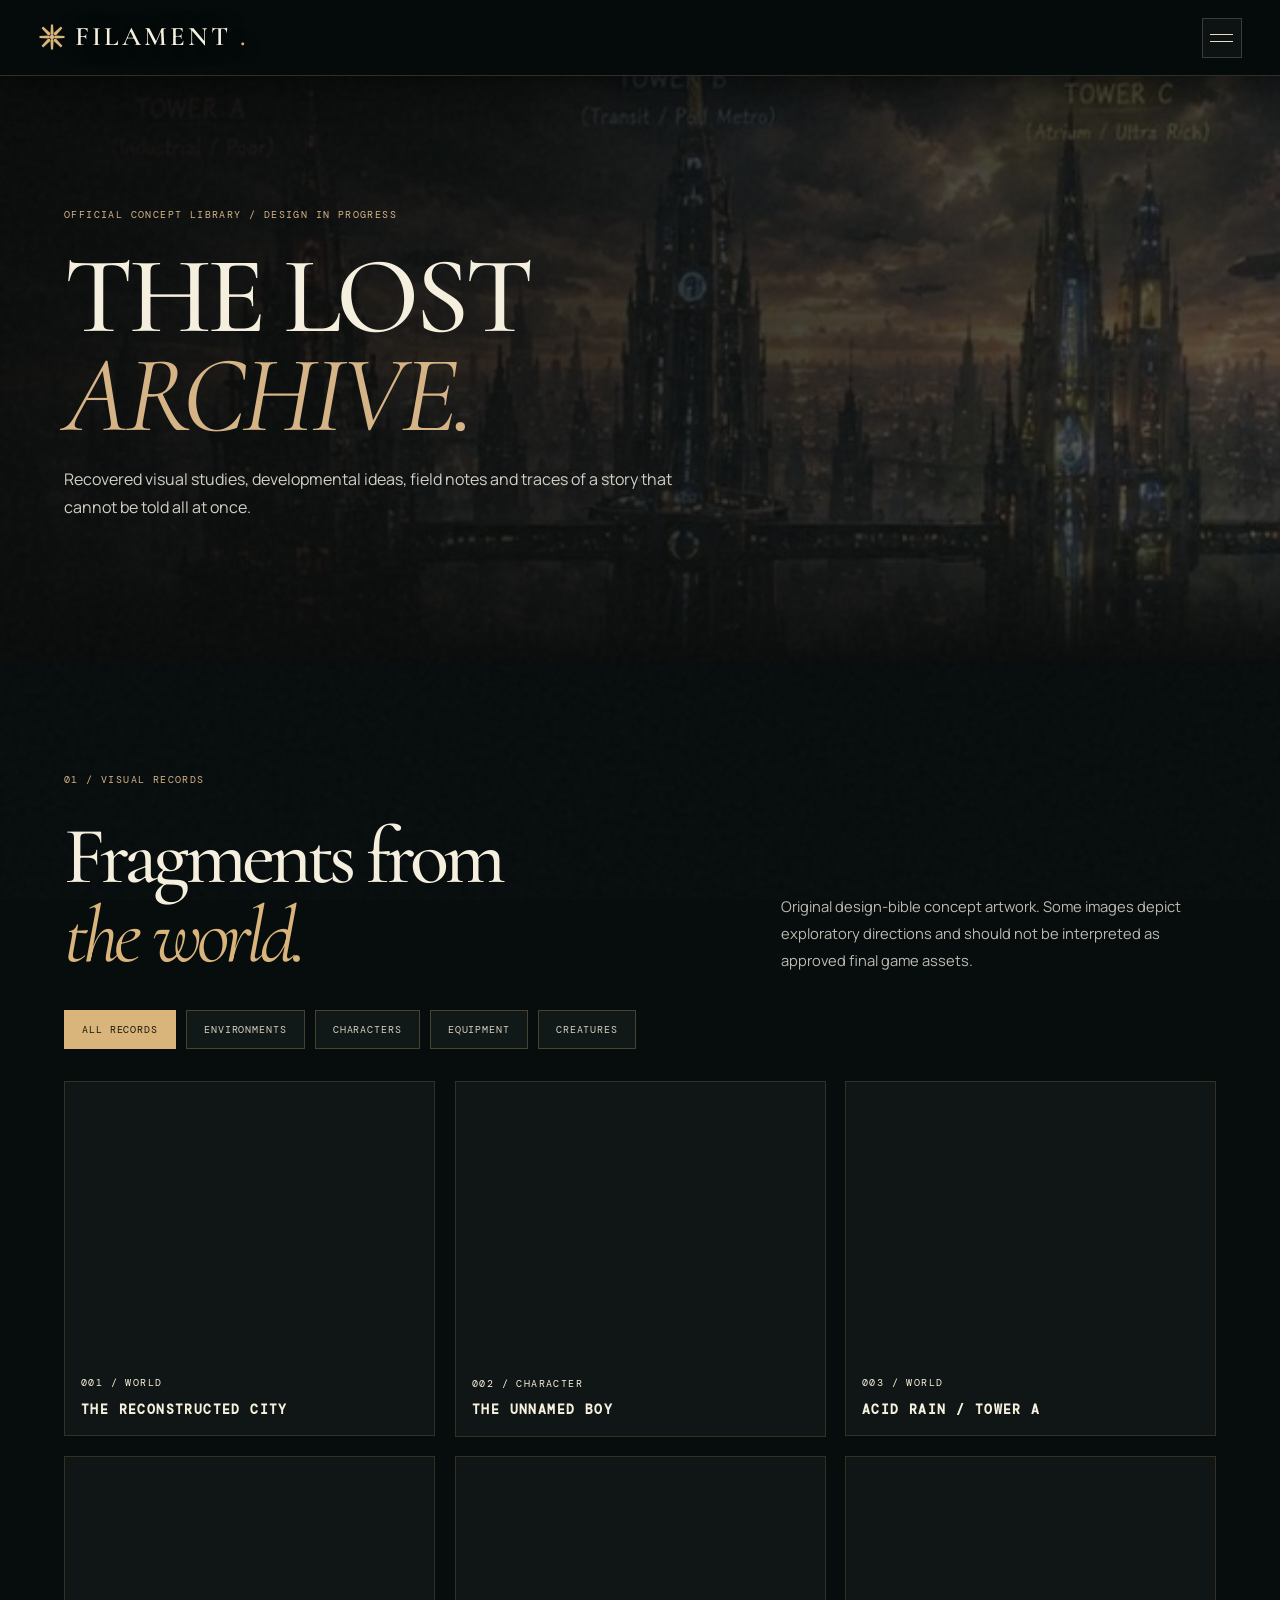
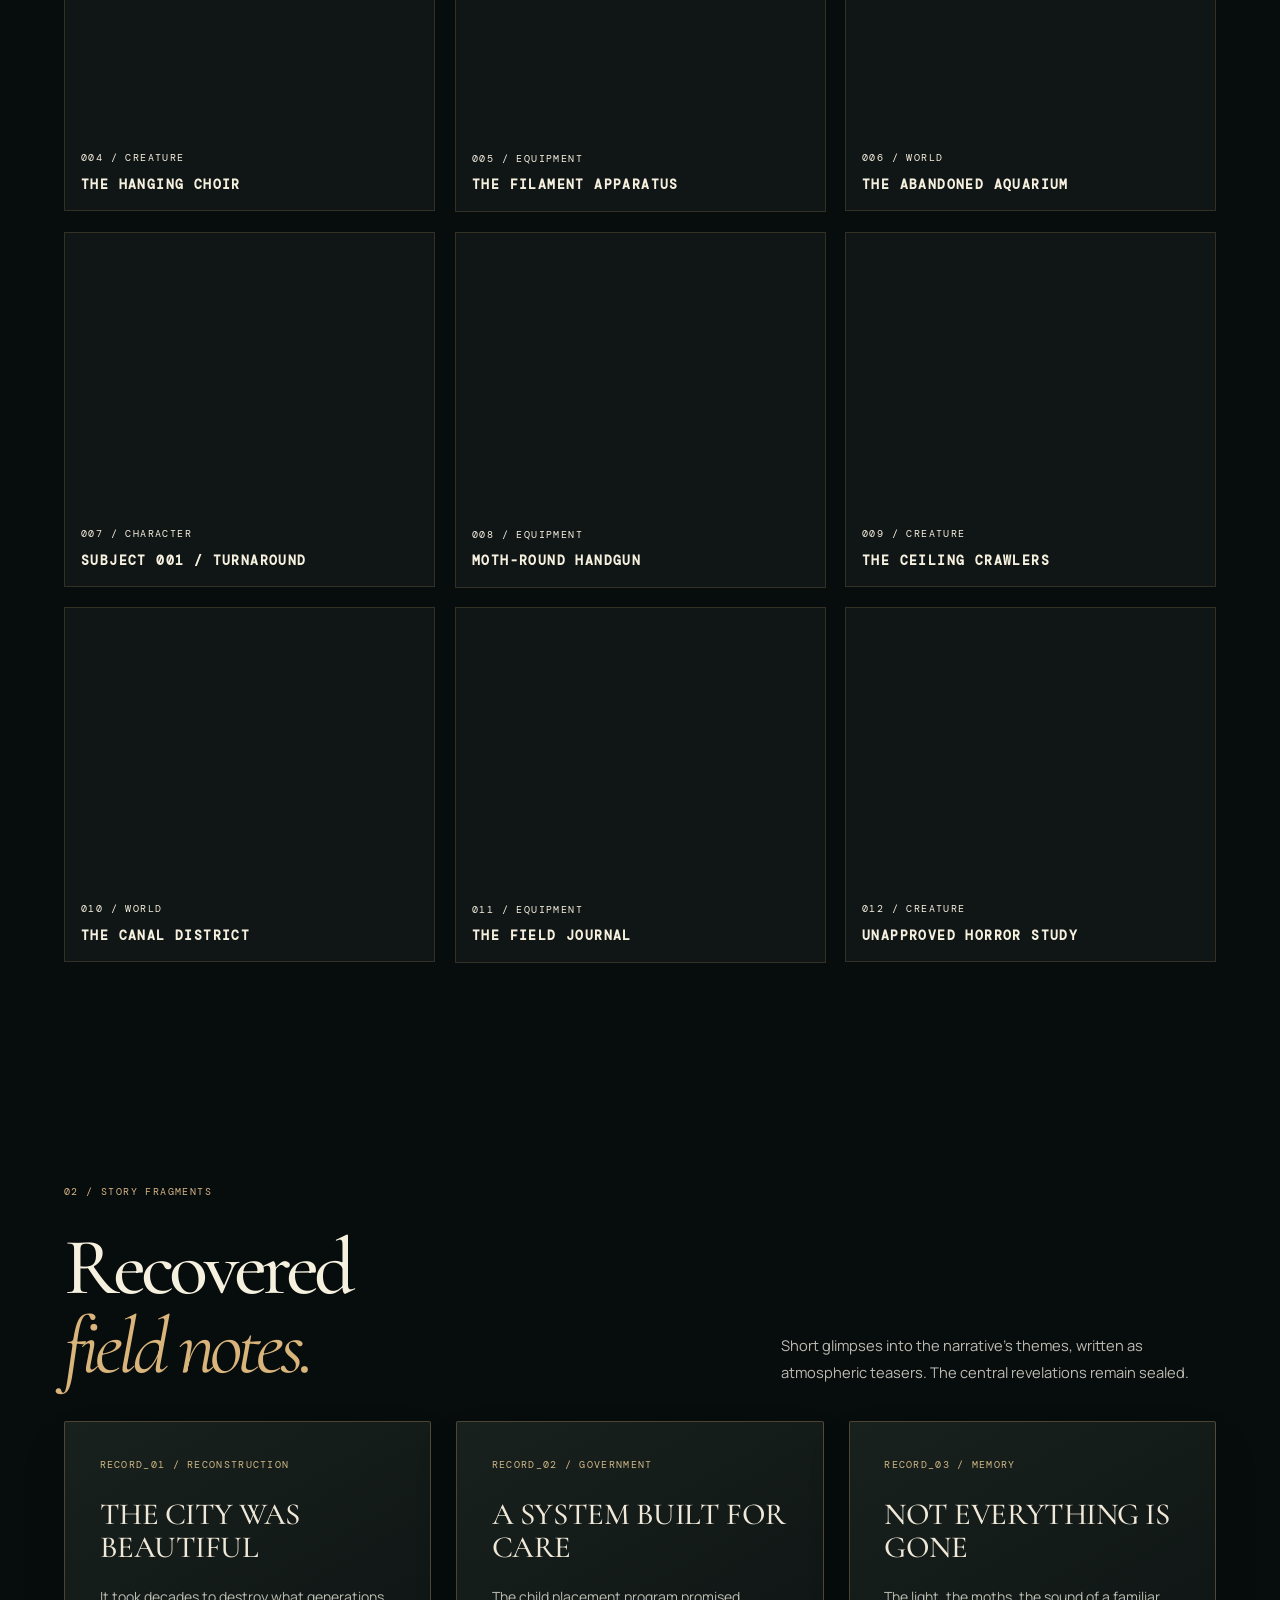
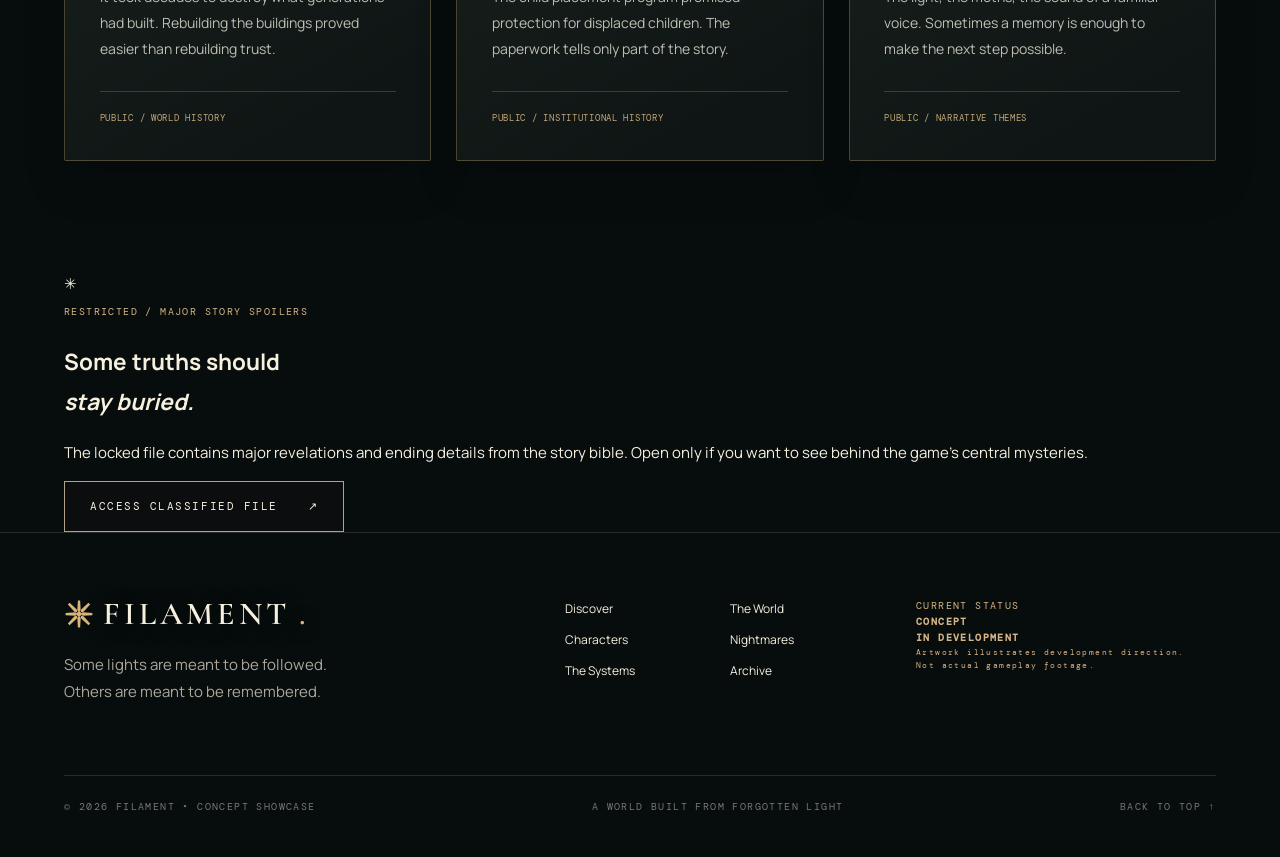
==== commit 012f346d: "Polish recovered archive field notes into responsive standalone cards" ====
--- a/archive.html
+++ b/archive.html
@@ -6,7 +6,19 @@
 <link rel="preconnect" href="https://fonts.googleapis.com"/><link rel="preconnect" href="https://fonts.gstatic.com" crossorigin/>
 <link href="https://fonts.googleapis.com/css2?family=Cormorant+Garamond:wght@400;500;600;700&family=DM+Mono:wght@400;500&family=Manrope:wght@400;500;600;700;800&display=swap" rel="stylesheet"/>
 <link rel="stylesheet" href="style.css"/>
-<script src="script.js" defer></script><link rel="stylesheet" href="filament-immersive.css?v=4.1"/><link rel="stylesheet" href="filament-directors-cut.css?v=6"/><script src="filament-directors-cut.js?v=6" defer></script><link rel="stylesheet" href="filament-unified.css?v=7"><script src="filament-light.js?v=7" defer></script><link rel="stylesheet" href="filament-mobile-polish.css?v=9"><link rel="stylesheet" href="filament-layout-restored.css?v=10"><link rel="stylesheet" href="filament-structure-fix.css?v=12"><link rel="stylesheet" href="filament-v13-fixes.css?v=14"><link rel="stylesheet" href="filament-consistency.css?v=15"><link rel="stylesheet" href="filament-icon-cleanup.css?v=15"><link rel="stylesheet" href="filament-component-repair.css?v=16"></head>
+<script src="script.js" defer></script><link rel="stylesheet" href="filament-immersive.css?v=4.1"/><link rel="stylesheet" href="filament-directors-cut.css?v=6"/><script src="filament-directors-cut.js?v=6" defer></script><link rel="stylesheet" href="filament-unified.css?v=7"><script src="filament-light.js?v=7" defer></script><link rel="stylesheet" href="filament-mobile-polish.css?v=9"><link rel="stylesheet" href="filament-layout-restored.css?v=10"><link rel="stylesheet" href="filament-structure-fix.css?v=12"><link rel="stylesheet" href="filament-v13-fixes.css?v=14"><link rel="stylesheet" href="filament-consistency.css?v=15"><link rel="stylesheet" href="filament-icon-cleanup.css?v=15"><link rel="stylesheet" href="filament-component-repair.css?v=16"><style id="archive-field-notes-v18">
+/* Archive field notes: standalone record cards, no shared enclosing box */
+.recovered-section .log-grid{display:grid!important;grid-template-columns:repeat(3,minmax(0,1fr))!important;align-items:stretch!important;gap:clamp(16px,2vw,25px)!important;margin-top:34px!important;border:0!important;background:transparent!important;box-shadow:none!important;padding:0!important}
+.recovered-section .log-card{display:flex!important;flex-direction:column!important;align-items:flex-start!important;gap:20px!important;min-width:0!important;min-height:340px!important;padding:clamp(25px,2.7vw,42px)!important;margin:0!important;border:1px solid rgba(217,180,123,.29)!important;background:linear-gradient(150deg,#19211e,#0e1514 82%)!important;box-shadow:0 24px 45px rgba(0,0,0,.12)!important;border-radius:2px!important;transition:border-color .25s,transform .25s!important}
+.recovered-section .log-card:hover{border-color:rgba(217,180,123,.65)!important;transform:translateY(-3px)!important}
+.recovered-section .log-card>span{font:10px/1.6 'DM Mono',monospace!important;letter-spacing:.13em!important;color:#cfb684!important;overflow-wrap:anywhere!important}
+.recovered-section .log-card h3{font:500 clamp(29px,2.4vw,42px)/1.08 'Cormorant Garamond',Georgia,serif!important;color:#efe7d7!important;letter-spacing:-.015em!important;margin:5px 0 0!important}
+.recovered-section .log-card p{font:14px/1.85 Manrope,sans-serif!important;color:#bdbeb3!important;margin:0!important;max-width:36ch!important}
+.recovered-section .log-card small{display:block!important;margin-top:auto!important;padding-top:20px!important;border-top:1px solid rgba(217,180,123,.24)!important;width:100%!important;font:9px/1.5 'DM Mono',monospace!important;letter-spacing:.08em!important;color:#c3a779!important;white-space:normal!important;overflow-wrap:anywhere!important}
+@media(max-width:960px){.recovered-section .log-grid{grid-template-columns:repeat(2,minmax(0,1fr))!important}}
+@media(max-width:620px){.recovered-section .log-grid{grid-template-columns:1fr!important;gap:14px!important}.recovered-section .log-card{min-height:250px!important;padding:26px!important}}
+@media(prefers-reduced-motion:reduce){.recovered-section .log-card{transition:none!important}}
+</style></head>
 <body class="page-archive"><div class="noise" aria-hidden="true"></div><div class="scroll-meter" id="scroll-meter"></div>
 <header class="site-header"><a class="wordmark" href="index.html" aria-label="FILAMENT home"><span class="brand-mark" aria-hidden="true"><svg class="filament-logo-symbol" xmlns="http://www.w3.org/2000/svg" viewBox="0 0 32 32" width="28" height="28" focusable="false" aria-hidden="true"><g fill="#d9b47b"><path d="M14.8 1.7h2.4l.6 10.4-1.8 2.4-1.8-2.4zM14.8 30.3h2.4l.6-10.4-1.8-2.4-1.8 2.4zM1.7 14.8v2.4l10.4.6 2.4-1.8-2.4-1.8zM30.3 14.8v2.4l-10.4.6-2.4-1.8 2.4-1.8zM5.9 4.1 4.1 5.9l7 7.8 3 .4-.4-3zM26.1 27.9l1.8-1.8-7-7.8-3-.4.4 3zM26.1 4.1l1.8 1.8-7 7.8-3 .4.4-3zM5.9 27.9l-1.8-1.8 7-7.8 3-.4-.4 3z"/><circle cx="16" cy="16" r="2.5"/></g></svg></span> FILAMENT<span class="wordmark-dot">.</span></a>
 <nav class="desktop-nav" aria-label="Main navigation"><a class="nav-link " href="index.html">Discover</a><a class="nav-link " href="world.html">The World</a><a class="nav-link " href="characters.html">Characters</a><a class="nav-link " href="creatures.html">Nightmares</a><a class="nav-link " href="systems.html">The Systems</a><a class="nav-link active" href="archive.html">Archive</a></nav><div class="header-actions"><span class="header-state"><i></i> IN DEVELOPMENT</span><button class="menu-trigger" id="menu-trigger" type="button" aria-label="Open navigation" aria-expanded="false"><span></span><span></span></button></div></header>
